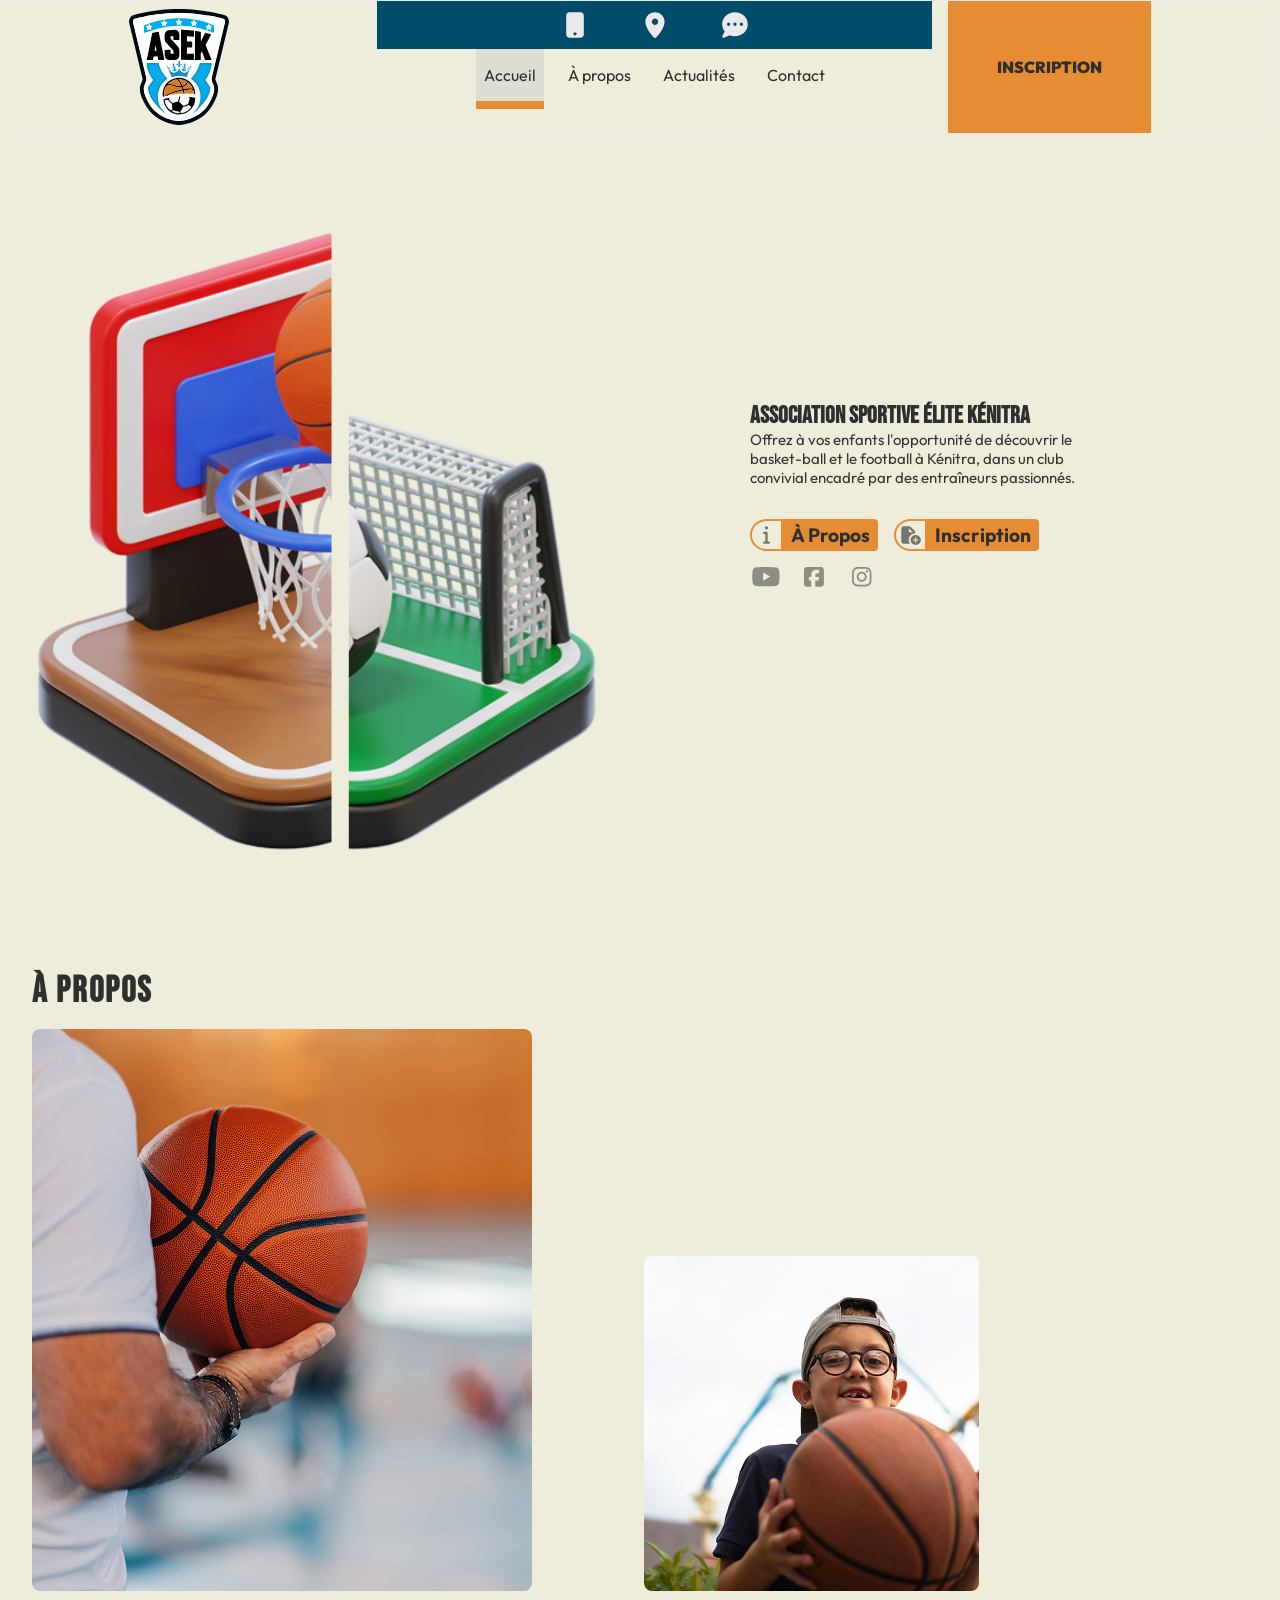
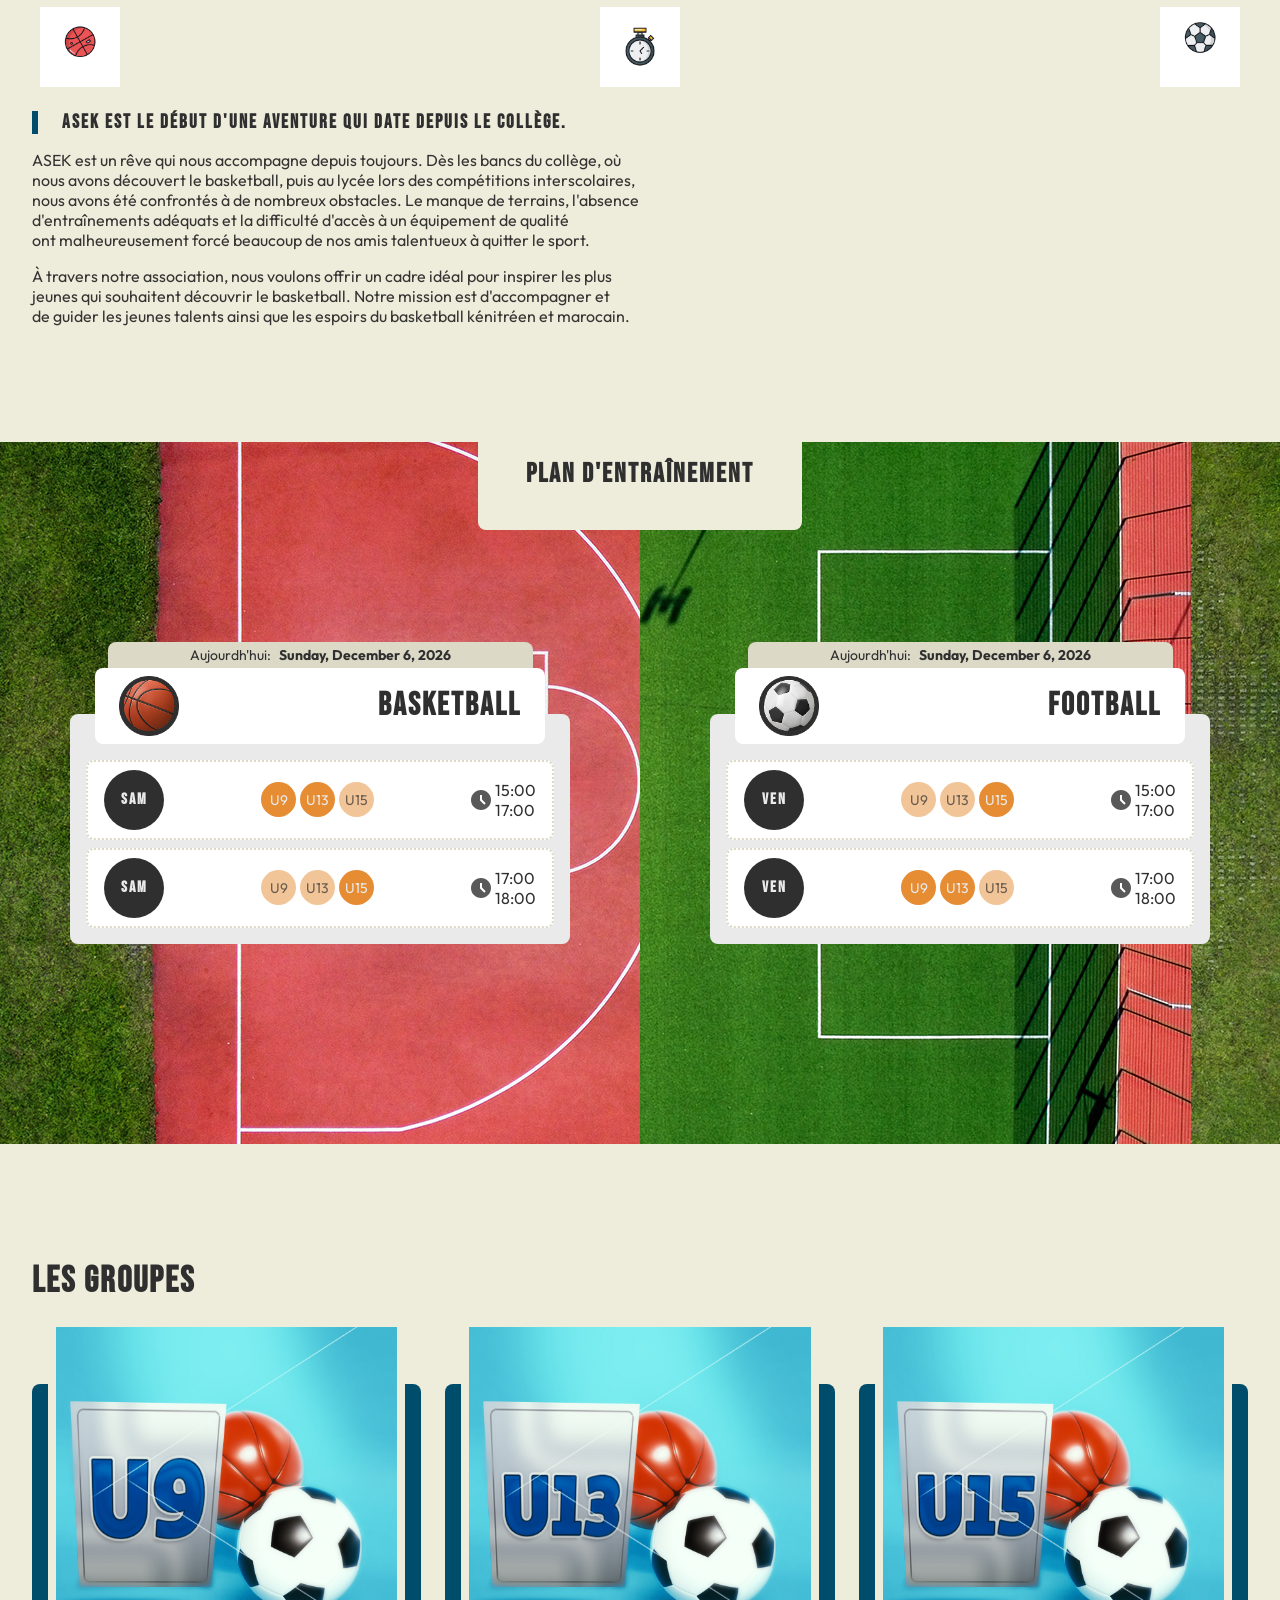
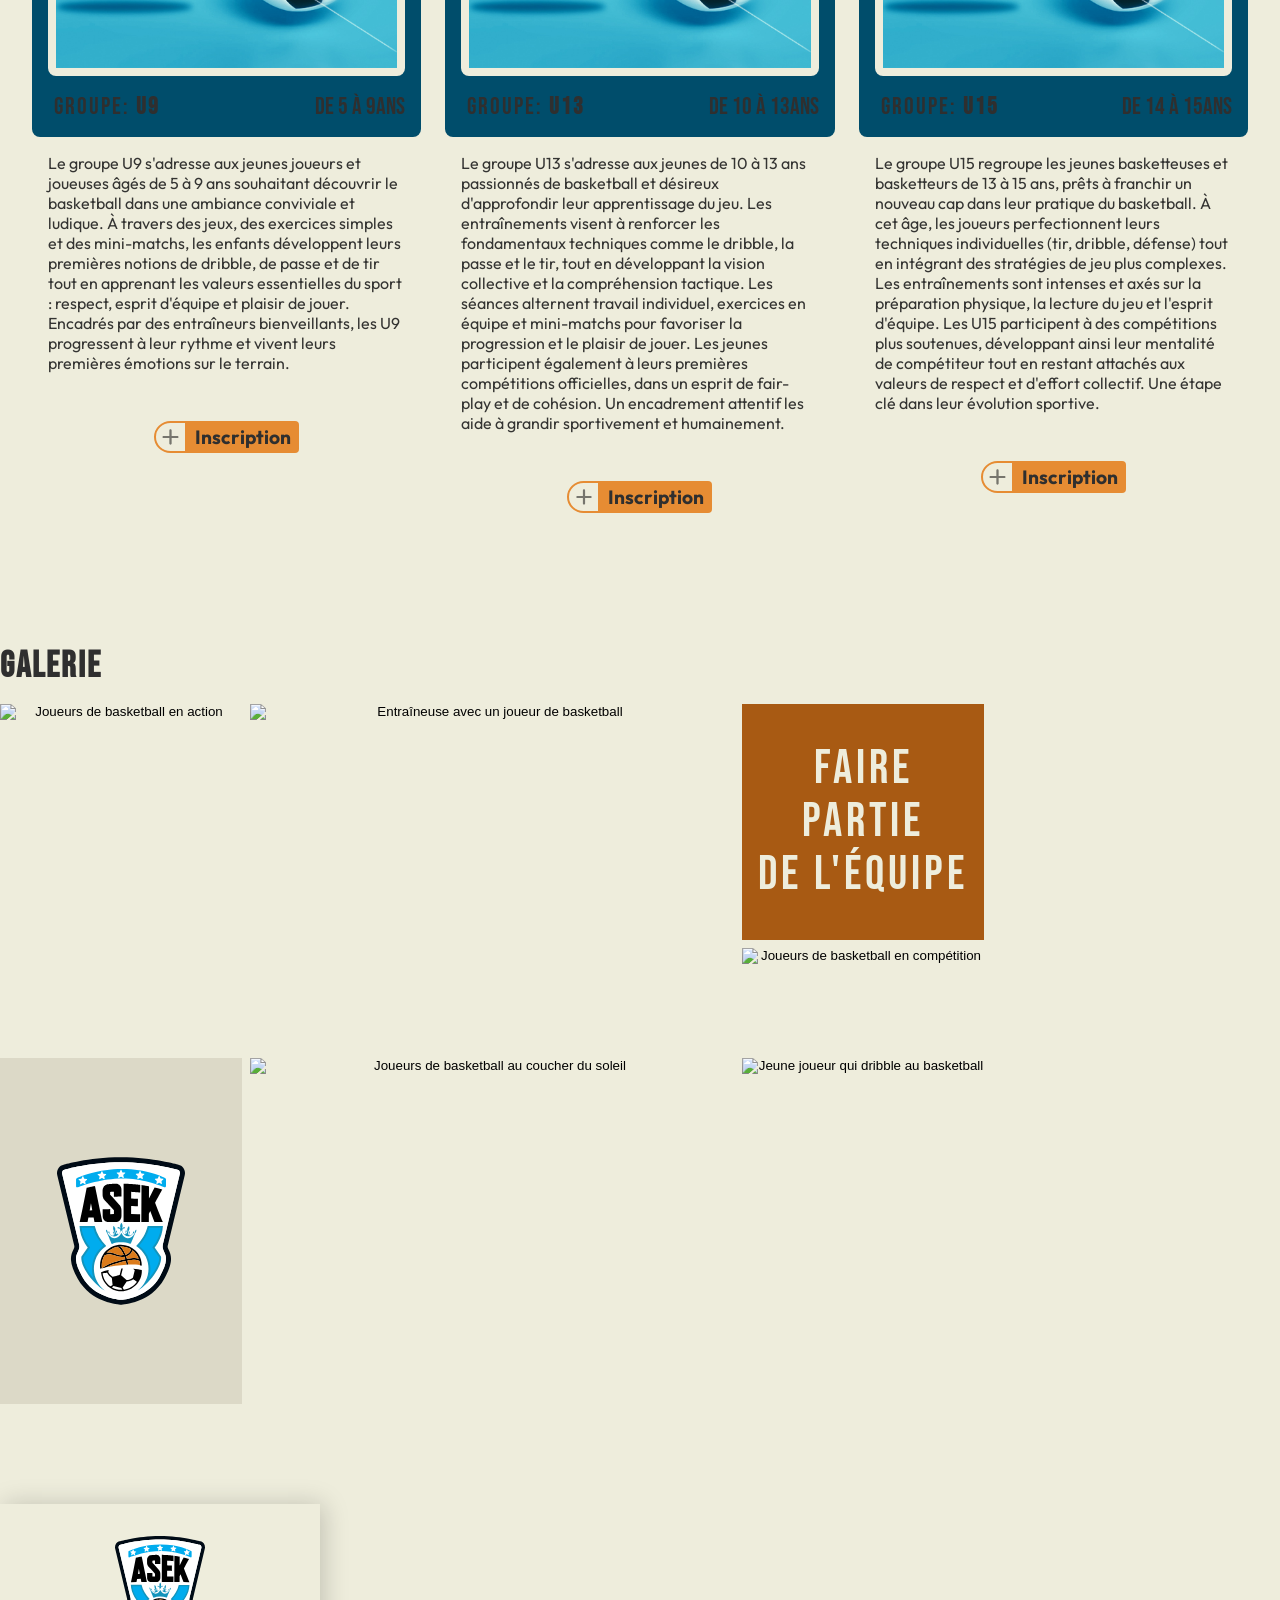
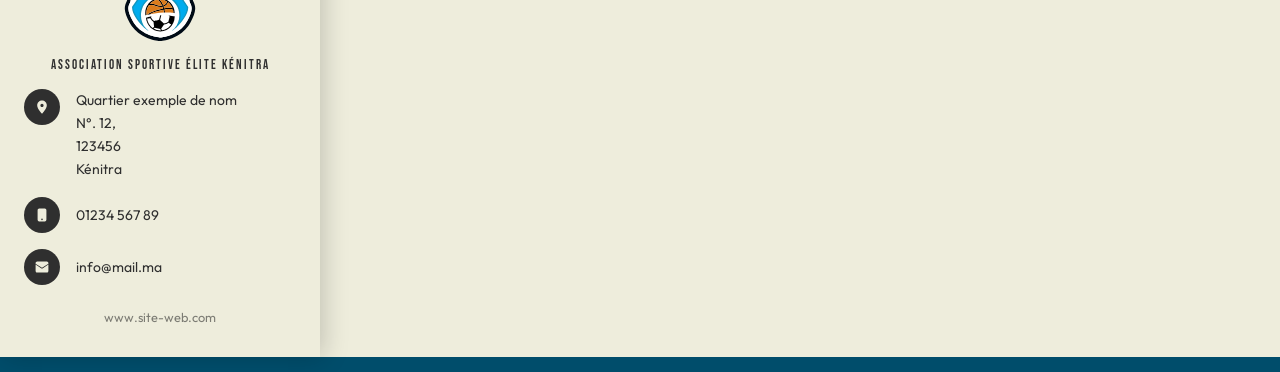
==== index.html @ 12429f97 "Added the galerie and the footer" ====
<!doctype html>
<html lang="fr">
  <head>
    <meta charset="UTF-8" />
    <meta name="viewport" content="width=device-width, initial-scale=1.0" />
    <link rel="stylesheet" href="./_public/style/App.css" />
    <link rel="preconnect" href="https://fonts.googleapis.com" />
    <link rel="preconnect" href="https://fonts.gstatic.com" crossorigin />
    <link
      href="https://fonts.googleapis.com/css2?family=Bebas+Neue&family=Outfit:wght@100..900&display=swap"
      rel="stylesheet"
    />
    <title>ASEK | Accueil</title>
  </head>
  <body>
    <h1 class="sr-only">
      ASEK | Association Sportive Élite Kénitra pour le basketball et le
      football
    </h1>
    <header id="main-header" class="main-header">
      <div class="container">
        <a href="#" class="logo" title="Association sportive élite kénitra">
          <img
            src="./_public/media/Logos/ASEK_Global_Logo.svg"
            alt="Association Sportive Élite Kénitra Logo"
          />
        </a>
        <div class="mid-col">
          <ul class="contact-container" aria-label="Contact Information">
            <li aria-label="Numéro de téléphone">
              <a href="tel:+2120611234567889">
                <span class="icon" aria-hidden="true">
                  <svg xmlns="http://www.w3.org/2000/svg" viewBox="0 0 640 640">
                    <!--!Font Awesome Free v7.2.0 by @fontawesome - https://fontawesome.com License - https://fontawesome.com/license/free Copyright 2026 Fonticons, Inc.-->
                    <path
                      d="M208 64C172.7 64 144 92.7 144 128L144 512C144 547.3 172.7 576 208 576L432 576C467.3 576 496 547.3 496 512L496 128C496 92.7 467.3 64 432 64L208 64zM320 528C302.3 528 288 513.7 288 496C288 478.3 302.3 464 320 464C337.7 464 352 478.3 352 496C352 513.7 337.7 528 320 528z"
                    />
                  </svg>
                </span>
                <span class="text">061 123 456 788 9</span>
              </a>
            </li>
            <li aria-label="Adresse">
              <a href="#" target="_blank" rel="noopener noreferrer">
                <span class="icon" aria-hidden="true">
                  <svg xmlns="http://www.w3.org/2000/svg" viewBox="0 0 640 640">
                    <!--!Font Awesome Free v7.2.0 by @fontawesome - https://fontawesome.com License - https://fontawesome.com/license/free Copyright 2026 Fonticons, Inc.-->
                    <path
                      d="M128 252.6C128 148.4 214 64 320 64C426 64 512 148.4 512 252.6C512 371.9 391.8 514.9 341.6 569.4C329.8 582.2 310.1 582.2 298.3 569.4C248.1 514.9 127.9 371.9 127.9 252.6zM320 320C355.3 320 384 291.3 384 256C384 220.7 355.3 192 320 192C284.7 192 256 220.7 256 256C256 291.3 284.7 320 320 320z"
                    />
                  </svg>
                </span>
                <address class="text">
                  Rue Test N° 12, Quartier Lemaroc 123456 Kénitra
                </address></a
              >
            </li>
            <li aria-label="Adresse e-mail">
              <a href="mailto:info@asekt.team">
                <span class="icon" aria-hidden="true">
                  <svg xmlns="http://www.w3.org/2000/svg" viewBox="0 0 640 640">
                    <!--!Font Awesome Free v7.2.0 by @fontawesome - https://fontawesome.com License - https://fontawesome.com/license/free Copyright 2026 Fonticons, Inc.-->
                    <path
                      d="M320 544C461.4 544 576 436.5 576 304C576 171.5 461.4 64 320 64C178.6 64 64 171.5 64 304C64 358.3 83.2 408.3 115.6 448.5L66.8 540.8C62 549.8 63.5 560.8 70.4 568.3C77.3 575.8 88.2 578.1 97.5 574.1L215.9 523.4C247.7 536.6 282.9 544 320 544zM192 272C209.7 272 224 286.3 224 304C224 321.7 209.7 336 192 336C174.3 336 160 321.7 160 304C160 286.3 174.3 272 192 272zM320 272C337.7 272 352 286.3 352 304C352 321.7 337.7 336 320 336C302.3 336 288 321.7 288 304C288 286.3 302.3 272 320 272zM416 304C416 286.3 430.3 272 448 272C465.7 272 480 286.3 480 304C480 321.7 465.7 336 448 336C430.3 336 416 321.7 416 304z"
                    />
                  </svg>
                </span>
                <span class="text"> info@asekt.team </span>
              </a>
            </li>
          </ul>
          <nav class="main-nav">
            <button id="burger" class="_burger">
              <span class="sr-only">Menu</span>
              <span></span>
              <span></span>
              <span></span>
            </button>
            <ul class="_nav-list">
              <li><a href="#" class="current">Accueil</a></li>
              <li><a href="#">À propos</a></li>
              <li><a href="#">Actualités</a></li>
              <li><a href="#">Contact</a></li>
            </ul>
          </nav>
        </div>
        <a href="#" class="header-nav-call">inscription</a>
      </div>
    </header>
    <main>
      <section class="hero">
        <div class="container">
          <div class="_col-1">
            <img
              src="./_public/media/Images/Start/Hero/3d_basket.png"
              alt="Football 3d model football est un lucarne"
            />
          </div>
          <div class="_col-2">
            <div class="__content-text">
              <h2>
                <span class="___top"> Association </span>
                <span class="___mid"> Sportive </span>
                <span class="___bottom"> Élite Kénitra </span>
              </h2>
              <p>
                Offrez à vos enfants l'opportunité de découvrir le basket-ball
                et le football à Kénitra, dans un club convivial encadré par des
                entraîneurs passionnés.
              </p>
            </div>
            <div class="_content-call">
              <a href="#" class="btn-call">
                <span class="icon">
                  <img src="./_public/media/Icons/info-solid-full.svg" alt="" />
                </span>
                <span class="text">À Propos</span>
              </a>
              <a href="#" class="btn-call">
                <span class="icon">
                  <img
                    src="./_public/media/Icons/file-circle-plus-solid-full.svg"
                    alt=""
                  />
                </span>
                <span class="text">Inscription</span>
              </a>
            </div>
            <ul class="_content-social-links">
              <li>
                <a href=""
                  ><span class="text sr-only">Youtube</span
                  ><span class="icon">
                    <svg
                      width="33"
                      height="24"
                      viewBox="0 0 33 24"
                      fill="none"
                      xmlns="http://www.w3.org/2000/svg"
                    >
                      <path
                        d="M32.0877 3.6067C31.7156 2.18442 30.5994 1.06821 29.1892 0.690133C26.6387 0 16.3889 0 16.3889 0C16.3889 0 6.13909 0 3.58263 0.690133C2.17238 1.06821 1.06219 2.18442 0.684121 3.6067C1.14461e-07 6.18119 0 11.5462 0 11.5462C0 11.5462 1.14461e-07 16.9113 0.684121 19.4858C1.06219 20.902 2.17238 21.9762 3.58263 22.3543C6.13909 23.0444 16.3889 23.0444 16.3889 23.0444C16.3889 23.0444 26.6387 23.0444 29.1952 22.3543C30.6054 21.9762 31.7156 20.902 32.0937 19.4858C32.7778 16.9113 32.7778 11.5462 32.7778 11.5462C32.7778 11.5462 32.7778 6.18119 32.0937 3.6067H32.0877ZM13.0343 16.4192V6.67329L21.5978 11.5462L13.0343 16.4192Z"
                        fill="#2F2F2F"
                      />
                    </svg> </span
                ></a>
              </li>
              <li>
                <a href="#">
                  <span class="text sr-only">Facebook</span>
                  <span class="icon">
                    <svg
                      width="26"
                      height="26"
                      viewBox="0 0 26 26"
                      fill="none"
                      xmlns="http://www.w3.org/2000/svg"
                    >
                      <path
                        d="M3.69006 0C1.65476 0 0 1.65479 0 3.69012V22.1407C0 24.1761 1.65476 25.8309 3.69006 25.8309H9.35201V17.4243H6.3077V12.9154H9.35201V10.9724C9.35201 5.95032 11.6237 3.62093 16.5592 3.62093C17.4932 3.62093 19.1076 3.80544 19.7707 3.98995V8.07214C19.4247 8.03755 18.8193 8.01449 18.064 8.01449C15.6424 8.01449 14.7084 8.93125 14.7084 11.3125V12.9154H19.5285L18.6982 17.4243H14.7026V25.8309H22.1404C24.1757 25.8309 25.8305 24.1761 25.8305 22.1407V3.69012C25.8305 1.65479 24.1757 0 22.1404 0H3.69006Z"
                        fill="#2F2F2F"
                      />
                    </svg>
                  </span>
                </a>
              </li>
              <li>
                <a href="#">
                  <span class="text sr-only">Instagram</span>
                  <span class="icon">
                    <svg
                      width="26"
                      height="26"
                      viewBox="0 0 26 26"
                      fill="none"
                      xmlns="http://www.w3.org/2000/svg"
                    >
                      <path
                        d="M12.6615 6.16637C9.07502 6.15507 6.16062 9.05822 6.14932 12.6448C6.13803 16.2314 9.04113 19.1458 12.6276 19.1571C16.2142 19.1684 19.1286 16.2653 19.1399 12.6787C19.1512 9.09211 16.2481 6.17766 12.6615 6.16637ZM12.6276 8.44822C14.9546 8.43692 16.8467 10.3178 16.858 12.6448C16.8693 14.9718 14.9885 16.864 12.6615 16.8753C10.3345 16.8866 8.44243 15.0057 8.43114 12.6787C8.41984 10.3516 10.3006 8.45952 12.6276 8.44822ZM17.9029 5.9009C17.9029 5.06498 18.5807 4.3872 19.4166 4.3872C20.2525 4.3872 20.9303 5.06498 20.9303 5.9009C20.9303 6.73683 20.2525 7.41461 19.4166 7.41461C18.5807 7.41461 17.9029 6.73683 17.9029 5.9009ZM25.2285 7.4372C25.1324 5.40952 24.6693 3.6134 23.1839 2.13359C21.7041 0.653774 19.908 0.190625 17.8803 0.0889584C15.7906 -0.0296528 9.52686 -0.0296528 7.43708 0.0889584C5.41508 0.184977 3.61899 0.648125 2.13355 2.12794C0.648115 3.60776 0.190622 5.40387 0.0889569 7.43155C-0.0296523 9.52137 -0.0296523 15.7852 0.0889569 17.875C0.184974 19.9027 0.648115 21.6988 2.13355 23.1786C3.61899 24.6584 5.40943 25.1216 7.43708 25.2232C9.52686 25.3418 15.7906 25.3418 17.8803 25.2232C19.908 25.1272 21.7041 24.6641 23.1839 23.1786C24.6637 21.6988 25.1268 19.9027 25.2285 17.875C25.3471 15.7852 25.3471 9.52702 25.2285 7.4372ZM22.5287 20.1173C22.0881 21.2243 21.2353 22.0772 20.1226 22.5234C18.4564 23.1842 14.5028 23.0317 12.6615 23.0317C10.8203 23.0317 6.86098 23.1786 5.20045 22.5234C4.09343 22.0829 3.24057 21.23 2.79438 20.1173C2.13355 18.4511 2.28605 14.4974 2.28605 12.6561C2.28605 10.8148 2.1392 6.85544 2.79438 5.19489C3.23493 4.08785 4.08778 3.23498 5.20045 2.78877C6.86663 2.12794 10.8203 2.28044 12.6615 2.28044C14.5028 2.28044 18.4621 2.13359 20.1226 2.78877C21.2296 3.22933 22.0825 4.0822 22.5287 5.19489C23.1895 6.86109 23.037 10.8148 23.037 12.6561C23.037 14.4974 23.1895 18.4567 22.5287 20.1173Z"
                        fill="#2F2F2F"
                      />
                    </svg>
                  </span>
                </a>
              </li>
            </ul>
          </div>
          <div class="_col-3">
            <img
              src="./_public/media/Images/Start/Hero/3d_foot.png"
              alt="Football 3d model football est un lucarne"
            />
          </div>
        </div>
      </section>
      <section class="about">
        <header class="section-header">
          <div class="container"><h2>À propos</h2></div>
        </header>
        <div class="container">
          <div class="_col-1">
            <img
              src="./_public/media/Images/Start/About/trainer_w_basketball.jpg"
              alt="Entraîneur de basketball avec un ballon de basketball"
            />
            <img
              src="./_public/media/Images/Start/About/KidBasket.jpg"
              alt="Un garçon tenant un ballon de basketball"
            />
            <div class="__sport-icon" aria-hidden="true">
              <img src="./_public/media/Icons/envato/08.gif" alt="" />
              <img src="./_public/media/Icons/envato/53.gif" alt="" />
              <img src="./_public/media/Icons/envato/23.gif" alt="" />
            </div>
          </div>
          <div class="_col-2">
            <h3>
              ASEK est le début d'une aventure qui date depuis le collège.
            </h3>
            <p>
              ASEK est un rêve qui nous accompagne depuis toujours. Dès les
              bancs du collège, où nous avons découvert le basketball, puis au
              lycée lors des compétitions interscolaires, nous avons été
              confrontés à de nombreux obstacles. Le manque de terrains,
              l'absence d'entraînements adéquats et la difficulté d'accès à un
              équipement de qualité ont malheureusement forcé beaucoup de nos
              amis talentueux à quitter le sport.
            </p>
            <p>
              À travers notre association, nous voulons offrir un cadre idéal
              pour inspirer les plus jeunes qui souhaitent découvrir le
              basketball. Notre mission est d'accompagner et de guider les
              jeunes talents ainsi que les espoirs du basketball kénitréen et
              marocain.
            </p>
          </div>
        </div>
      </section>
      <section class="plan">
        <header class="section-header">
          <div class="container"><h2>Plan d'entraînement</h2></div>
          <div class="switcher-container switcher-container-plans">
            <label for="basketball-grps" class="_switcher-val-1" tabindex="0">
              <input
                type="radio"
                name="sport-grps"
                id="basketball-grps"
                groupe="sportart-grps"
                checked
              />
              <span>Basketball</span>
            </label>
            <button
              class="custom-switcher"
              aria-describedby="switch-description"
            >
              <span class="sr-only" id="switch-description"
                >Switch entre le basketball et le football</span
              >
            </button>
            <label for="football-grps" class="_switcher-val-2" tabindex="0">
              <input
                type="radio"
                name="sport-grps"
                id="football-grps"
                groupe="sportart-grps"
              />
              <span>Football</span>
            </label>
          </div>
        </header>
        <!--The Col-1 and 2 need to have a full with background image on mobile view and 50dvw bg  side by side on larger screens -->
        <div class="_plans-container switched-contents switched-contents-plans">
          <div class="_col-1 switch-content-1" aria-current="true">
            <article
              class="card-container"
              aria-label="Plan d'entraînement pour les groupes du basketball"
            >
              <header class="_card-header">
                <div class="__date-container">
                  <span>Aujourdh'hui:</span>
                  <span class="date">Samedi 14 Mars 2026</span>
                </div>
                <h3 class="_card-title">
                  <div class="_card-title-container">
                    <span class="icon" aria-hidden="true">
                      <img
                        src="./_public/media/Icons/basketball-icon.png"
                        alt="Ballon de basketball en 3D"
                      />
                    </span>
                    <span class="text">basketball</span>
                  </div>
                </h3>
              </header>
              <div class="card-body">
                <section aria-label="Plan d'entraînement pour le Samedi">
                  <h4><span class="text">Sam</span></h4>
                  <ul class aria-label="Liste des groupes">
                    <li class="active">U9</li>
                    <li class="active">U13</li>
                    <li>U15</li>
                  </ul>
                  <div class="times">
                    <svg
                      width="50"
                      height="50"
                      viewBox="0 0 50 50"
                      fill="none"
                      xmlns="http://www.w3.org/2000/svg"
                      aria-hidden="true"
                    >
                      <path
                        opacity="0.8"
                        d="M33.25 36.75L36.75 33.25L27.5 24V12.5H22.5V26L33.25 36.75ZM25 50C21.5417 50 18.2917 49.3438 15.25 48.0312C12.2083 46.7188 9.5625 44.9375 7.3125 42.6875C5.0625 40.4375 3.28125 37.7917 1.96875 34.75C0.65625 31.7083 0 28.4583 0 25C0 21.5417 0.65625 18.2917 1.96875 15.25C3.28125 12.2083 5.0625 9.5625 7.3125 7.3125C9.5625 5.0625 12.2083 3.28125 15.25 1.96875C18.2917 0.65625 21.5417 0 25 0C28.4583 0 31.7083 0.65625 34.75 1.96875C37.7917 3.28125 40.4375 5.0625 42.6875 7.3125C44.9375 9.5625 46.7188 12.2083 48.0312 15.25C49.3438 18.2917 50 21.5417 50 25C50 28.4583 49.3438 31.7083 48.0312 34.75C46.7188 37.7917 44.9375 40.4375 42.6875 42.6875C40.4375 44.9375 37.7917 46.7188 34.75 48.0312C31.7083 49.3438 28.4583 50 25 50Z"
                        fill="#2F2F2F"
                      />
                    </svg>
                    <div class="time-start-end">
                      <time datetime="15:00">15:00</time>
                      <time datetime="17:00">17:00</time>
                    </div>
                  </div>
                </section>
                <section aria-label="Plan d'entraînement pour le Samedi">
                  <h4><span class="text">Sam</span></h4>
                  <ul class aria-label="Liste des groupes">
                    <li>U9</li>
                    <li>U13</li>
                    <li class="active">U15</li>
                  </ul>
                  <div class="times">
                    <svg
                      width="50"
                      height="50"
                      viewBox="0 0 50 50"
                      fill="none"
                      xmlns="http://www.w3.org/2000/svg"
                      aria-hidden="true"
                    >
                      <path
                        opacity="0.8"
                        d="M33.25 36.75L36.75 33.25L27.5 24V12.5H22.5V26L33.25 36.75ZM25 50C21.5417 50 18.2917 49.3438 15.25 48.0312C12.2083 46.7188 9.5625 44.9375 7.3125 42.6875C5.0625 40.4375 3.28125 37.7917 1.96875 34.75C0.65625 31.7083 0 28.4583 0 25C0 21.5417 0.65625 18.2917 1.96875 15.25C3.28125 12.2083 5.0625 9.5625 7.3125 7.3125C9.5625 5.0625 12.2083 3.28125 15.25 1.96875C18.2917 0.65625 21.5417 0 25 0C28.4583 0 31.7083 0.65625 34.75 1.96875C37.7917 3.28125 40.4375 5.0625 42.6875 7.3125C44.9375 9.5625 46.7188 12.2083 48.0312 15.25C49.3438 18.2917 50 21.5417 50 25C50 28.4583 49.3438 31.7083 48.0312 34.75C46.7188 37.7917 44.9375 40.4375 42.6875 42.6875C40.4375 44.9375 37.7917 46.7188 34.75 48.0312C31.7083 49.3438 28.4583 50 25 50Z"
                        fill="#2F2F2F"
                      />
                    </svg>
                    <div class="time-start-end">
                      <time datetime="17:00">17:00</time>
                      <time datetime="18:00">18:00</time>
                    </div>
                  </div>
                </section>
              </div>
            </article>
          </div>
          <div class="_col-2 switch-content-2" aria-current="false">
            <article
              class="card-container"
              aria-label="Plan d'entraînement pour les groupes du basketball"
            >
              <header class="_card-header">
                <div class="__date-container">
                  <span>Aujourdh'hui:</span>
                  <span class="date">Samedi 14 Mars 2026</span>
                </div>
                <h3 class="_card-title">
                  <div class="_card-title-container">
                    <span class="icon" aria-hidden="true">
                      <img
                        src="./_public/media/Icons/football-icon.png"
                        alt="Ballon de basketball en 3D"
                      />
                    </span>
                    <span class="text">football</span>
                  </div>
                </h3>
              </header>
              <div class="card-body">
                <section aria-label="Plan d'entraînement pour le Vendredi">
                  <h4><span class="text">Ven</span></h4>
                  <ul class aria-label="Liste des groupes">
                    <li>U9</li>
                    <li>U13</li>
                    <li class="active">U15</li>
                  </ul>
                  <div class="times">
                    <svg
                      width="50"
                      height="50"
                      viewBox="0 0 50 50"
                      fill="none"
                      xmlns="http://www.w3.org/2000/svg"
                      aria-hidden="true"
                    >
                      <path
                        opacity="0.8"
                        d="M33.25 36.75L36.75 33.25L27.5 24V12.5H22.5V26L33.25 36.75ZM25 50C21.5417 50 18.2917 49.3438 15.25 48.0312C12.2083 46.7188 9.5625 44.9375 7.3125 42.6875C5.0625 40.4375 3.28125 37.7917 1.96875 34.75C0.65625 31.7083 0 28.4583 0 25C0 21.5417 0.65625 18.2917 1.96875 15.25C3.28125 12.2083 5.0625 9.5625 7.3125 7.3125C9.5625 5.0625 12.2083 3.28125 15.25 1.96875C18.2917 0.65625 21.5417 0 25 0C28.4583 0 31.7083 0.65625 34.75 1.96875C37.7917 3.28125 40.4375 5.0625 42.6875 7.3125C44.9375 9.5625 46.7188 12.2083 48.0312 15.25C49.3438 18.2917 50 21.5417 50 25C50 28.4583 49.3438 31.7083 48.0312 34.75C46.7188 37.7917 44.9375 40.4375 42.6875 42.6875C40.4375 44.9375 37.7917 46.7188 34.75 48.0312C31.7083 49.3438 28.4583 50 25 50Z"
                        fill="#2F2F2F"
                      />
                    </svg>
                    <div class="time-start-end">
                      <time datetime="15:00">15:00</time>
                      <time datetime="17:00">17:00</time>
                    </div>
                  </div>
                </section>
                <section aria-label="Plan d'entraînement pour le Vendredi">
                  <h4><span class="text">Ven</span></h4>
                  <ul class aria-label="Liste des groupes">
                    <li class="active">U9</li>
                    <li class="active">U13</li>
                    <li>U15</li>
                  </ul>
                  <div class="times">
                    <svg
                      width="50"
                      height="50"
                      viewBox="0 0 50 50"
                      fill="none"
                      xmlns="http://www.w3.org/2000/svg"
                      aria-hidden="true"
                    >
                      <path
                        opacity="0.8"
                        d="M33.25 36.75L36.75 33.25L27.5 24V12.5H22.5V26L33.25 36.75ZM25 50C21.5417 50 18.2917 49.3438 15.25 48.0312C12.2083 46.7188 9.5625 44.9375 7.3125 42.6875C5.0625 40.4375 3.28125 37.7917 1.96875 34.75C0.65625 31.7083 0 28.4583 0 25C0 21.5417 0.65625 18.2917 1.96875 15.25C3.28125 12.2083 5.0625 9.5625 7.3125 7.3125C9.5625 5.0625 12.2083 3.28125 15.25 1.96875C18.2917 0.65625 21.5417 0 25 0C28.4583 0 31.7083 0.65625 34.75 1.96875C37.7917 3.28125 40.4375 5.0625 42.6875 7.3125C44.9375 9.5625 46.7188 12.2083 48.0312 15.25C49.3438 18.2917 50 21.5417 50 25C50 28.4583 49.3438 31.7083 48.0312 34.75C46.7188 37.7917 44.9375 40.4375 42.6875 42.6875C40.4375 44.9375 37.7917 46.7188 34.75 48.0312C31.7083 49.3438 28.4583 50 25 50Z"
                        fill="#2F2F2F"
                      />
                    </svg>
                    <div class="time-start-end">
                      <time datetime="17:00">17:00</time>
                      <time datetime="18:00">18:00</time>
                    </div>
                  </div>
                </section>
              </div>
            </article>
          </div>
        </div>
      </section>
      <section class="groupes">
        <header class="section-header">
          <div class="container">
            <h2>Les Groupes</h2>
          </div>
        </header>
        <div class="container">
          <article class="card-container">
            <header>
              <img
                src="./_public/media/Images/Start/Groupes/U9_Cardbg.jpg"
                alt=""
              />
              <div class="card-title">
                <h3><span>Groupe: </span> <span>U9</span></h3>
                <p>De 5 à 9ans</p>
              </div>
            </header>
            <div class="card-body">
              <p>
                Le groupe U9 s'adresse aux jeunes joueurs et joueuses âgés de 5
                à 9 ans souhaitant découvrir le basketball dans une ambiance
                conviviale et ludique. À travers des jeux, des exercices simples
                et des mini-matchs, les enfants développent leurs premières
                notions de dribble, de passe et de tir tout en apprenant les
                valeurs essentielles du sport : respect, esprit d'équipe et
                plaisir de jouer. Encadrés par des entraîneurs bienveillants,
                les U9 progressent à leur rythme et vivent leurs premières
                émotions sur le terrain.
              </p>
            </div>
            <div class="card-footer _content-call">
              <a href="#" class="btn-call">
                <span class="icon">
                  <img src="./_public/media/Icons/plus-solid-full.svg" alt="" />
                </span>
                <span class="text"> Inscription </span>
              </a>
            </div>
          </article>
          <article class="card-container">
            <header>
              <img
                src="./_public/media/Images/Start/Groupes/U13_Cardbg.jpg"
                alt=""
              />
              <div class="card-title">
                <h3><span>Groupe: </span> <span>U13</span></h3>
                <p>De 10 à 13ans</p>
              </div>
            </header>
            <div class="card-body">
              <p>
                Le groupe U13 s'adresse aux jeunes de 10 à 13 ans passionnés de
                basketball et désireux d'approfondir leur apprentissage du jeu.
                Les entraînements visent à renforcer les fondamentaux techniques
                comme le dribble, la passe et le tir, tout en développant la
                vision collective et la compréhension tactique. Les séances
                alternent travail individuel, exercices en équipe et mini-matchs
                pour favoriser la progression et le plaisir de jouer. Les jeunes
                participent également à leurs premières compétitions
                officielles, dans un esprit de fair-play et de cohésion. Un
                encadrement attentif les aide à grandir sportivement et
                humainement.
              </p>
            </div>
            <div class="card-footer _content-call">
              <a href="#" class="btn-call">
                <span class="icon">
                  <img src="./_public/media/Icons/plus-solid-full.svg" alt="" />
                </span>
                <span class="text"> Inscription </span>
              </a>
            </div>
          </article>
          <article class="card-container">
            <header>
              <img
                src="./_public/media/Images/Start/Groupes/U15_Cardbg.jpg"
                alt=""
              />
              <div class="card-title">
                <h3><span>Groupe: </span> <span>U15</span></h3>
                <p>De 14 à 15ans</p>
              </div>
            </header>
            <div class="card-body">
              <p>
                Le groupe U15 regroupe les jeunes basketteuses et basketteurs de
                13 à 15 ans, prêts à franchir un nouveau cap dans leur pratique
                du basketball. À cet âge, les joueurs perfectionnent leurs
                techniques individuelles (tir, dribble, défense) tout en
                intégrant des stratégies de jeu plus complexes. Les
                entraînements sont intenses et axés sur la préparation physique,
                la lecture du jeu et l'esprit d'équipe. Les U15 participent à
                des compétitions plus soutenues, développant ainsi leur
                mentalité de compétiteur tout en restant attachés aux valeurs de
                respect et d'effort collectif. Une étape clé dans leur évolution
                sportive.
              </p>
            </div>
            <div class="card-footer _content-call">
              <a href="#" class="btn-call">
                <span class="icon">
                  <img src="./_public/media/Icons/plus-solid-full.svg" alt="" />
                </span>
                <span class="text"> Inscription </span>
              </a>
            </div>
          </article>
        </div>
      </section>
      <section class="galerie" aria-labelledby="galerie-title">
        <header class="section-header">
          <div class="container">
            <h2 id="galerie-title">Galerie</h2>
          </div>
        </header>
        <div class="container">
          <ul class="galerie-grid" aria-label="Galerie de photos ASEK">
            <li class="mosaic-cell cell-photo">
              <button
                class="lightbox-trigger"
                aria-label="Ouvrir la photo 1 dans la galerie"
                aria-haspopup="dialog"
                data-lightbox-index="0"
              >
                <img
                  src="https://placehold.co/600x800/004d6b/eaeaea?text=ASEK+1"
                  alt="Joueurs de basketball en action"
                  loading="lazy"
                />
              </button>
            </li>
            <li class="mosaic-cell cell-photo">
              <button
                class="lightbox-trigger"
                aria-label="Ouvrir la photo 2 dans la galerie"
                aria-haspopup="dialog"
                data-lightbox-index="1"
              >
                <img
                  src="https://placehold.co/900x800/2f2f2f/eaeaea?text=ASEK+2"
                  alt="Entraîneuse avec un joueur de basketball"
                  loading="lazy"
                />
              </button>
            </li>
            <li class="mosaic-cell cell-stack">
              <div class="mosaic-cta" aria-hidden="true">
                <p>Faire<br />Partie<br />de&nbsp;l'équipe</p>
              </div>
              <div class="cell-stack-photo">
                <button
                  class="lightbox-trigger"
                  aria-label="Ouvrir la photo 3 dans la galerie"
                  aria-haspopup="dialog"
                  data-lightbox-index="2"
                >
                  <img
                    src="https://placehold.co/600x300/a85a13/eaeaea?text=ASEK+3"
                    alt="Joueurs de basketball en compétition"
                    loading="lazy"
                  />
                </button>
              </div>
            </li>
            <li class="mosaic-cell cell-logo">
              <img
                src="./_public/media/Logos/ASEK_Global_Logo.svg"
                alt="Logo ASEK Basketball"
              />
            </li>
            <li class="mosaic-cell cell-photo">
              <button
                class="lightbox-trigger"
                aria-label="Ouvrir la photo 4 dans la galerie"
                aria-haspopup="dialog"
                data-lightbox-index="3"
              >
                <img
                  src="https://placehold.co/1200x600/004d6b/eaeaea?text=ASEK+4"
                  alt="Joueurs de basketball au coucher du soleil"
                  loading="lazy"
                />
              </button>
            </li>
            <li class="mosaic-cell cell-photo">
              <button
                class="lightbox-trigger"
                aria-label="Ouvrir la photo 5 dans la galerie"
                aria-haspopup="dialog"
                data-lightbox-index="4"
              >
                <img
                  src="https://placehold.co/600x800/2f2f2f/eaeaea?text=ASEK+5"
                  alt="Jeune joueur qui dribble au basketball"
                  loading="lazy"
                />
              </button>
            </li>
          </ul>

          <dialog
            id="galerie-lightbox"
            class="lightbox"
            aria-label="Visionneuse de la galerie de photos"
            aria-modal="true"
          >
            <button class="lightbox-close" aria-label="Fermer la galerie">
              <svg
                xmlns="http://www.w3.org/2000/svg"
                viewBox="0 0 24 24"
                fill="none"
                stroke="currentColor"
                stroke-width="2.5"
                stroke-linecap="round"
                stroke-linejoin="round"
                aria-hidden="true"
                focusable="false"
              >
                <line x1="18" y1="6" x2="6" y2="18"></line>
                <line x1="6" y1="6" x2="18" y2="18"></line>
              </svg>
            </button>
            <button
              class="lightbox-prev"
              aria-label="Photo précédente"
              aria-disabled="true"
            >
              <svg
                xmlns="http://www.w3.org/2000/svg"
                viewBox="0 0 24 24"
                fill="none"
                stroke="currentColor"
                stroke-width="2.5"
                stroke-linecap="round"
                stroke-linejoin="round"
                aria-hidden="true"
                focusable="false"
              >
                <polyline points="15 18 9 12 15 6"></polyline>
              </svg>
            </button>
            <figure class="lightbox-figure">
              <img src="" alt="" class="lightbox-img" />
            </figure>
            <button class="lightbox-next" aria-label="Photo suivante">
              <svg
                xmlns="http://www.w3.org/2000/svg"
                viewBox="0 0 24 24"
                fill="none"
                stroke="currentColor"
                stroke-width="2.5"
                stroke-linecap="round"
                stroke-linejoin="round"
                aria-hidden="true"
                focusable="false"
              >
                <polyline points="9 18 15 12 9 6"></polyline>
              </svg>
            </button>
            <div
              class="lightbox-counter"
              aria-live="polite"
              aria-atomic="true"
            >
              <span class="lightbox-current">1</span>&thinsp;/&thinsp;<span
                class="lightbox-total"
                >5</span
              >
            </div>
          </dialog>
        </div>
      </section>
    </main>
    <footer id="main-footer" role="contentinfo">
      <!-- ── Map + Contact card ─────────────────────────────── -->
      <div class="footer-hero">
        <article
          class="footer-contact-card"
          aria-label="Informations de contact ASEK"
        >
          <div class="footer-card-logo">
            <img
              src="./_public/media/Logos/ASEK_Global_Logo.svg"
              alt="Logo Association Sportive Élite Kénitra"
            />
          </div>
          <p class="footer-card-name">Association Sportive Élite Kénitra</p>
          <ul class="footer-card-contacts" aria-label="Coordonnées">
            <li>
              <span class="footer-icon" aria-hidden="true">
                <svg xmlns="http://www.w3.org/2000/svg" viewBox="0 0 640 640" aria-hidden="true" focusable="false">
                  <path d="M128 252.6C128 148.4 214 64 320 64C426 64 512 148.4 512 252.6C512 371.9 391.8 514.9 341.6 569.4C329.8 582.2 310.1 582.2 298.3 569.4C248.1 514.9 127.9 371.9 127.9 252.6zM320 320C355.3 320 384 291.3 384 256C384 220.7 355.3 192 320 192C284.7 192 256 220.7 256 256C256 291.3 284.7 320 320 320z" />
                </svg>
              </span>
              <address>
                Quartier exemple de nom<br />
                N°. 12,<br />
                123456<br />
                Kénitra
              </address>
            </li>
            <li>
              <span class="footer-icon" aria-hidden="true">
                <svg xmlns="http://www.w3.org/2000/svg" viewBox="0 0 640 640" aria-hidden="true" focusable="false">
                  <path d="M208 64C172.7 64 144 92.7 144 128L144 512C144 547.3 172.7 576 208 576L432 576C467.3 576 496 547.3 496 512L496 128C496 92.7 467.3 64 432 64L208 64zM320 528C302.3 528 288 513.7 288 496C288 478.3 302.3 464 320 464C337.7 464 352 478.3 352 496C352 513.7 337.7 528 320 528z" />
                </svg>
              </span>
              <a href="tel:+21201234567890">01234 567 89</a>
            </li>
            <li>
              <span class="footer-icon" aria-hidden="true">
                <svg xmlns="http://www.w3.org/2000/svg" viewBox="0 0 640 640" aria-hidden="true" focusable="false">
                  <path d="M64 160C64 124.7 92.7 96 128 96L512 96C547.3 96 576 124.7 576 160L576 192L320 352L64 192L64 160zM64 224L299.7 378.7C310 385.1 330 385.1 340.3 378.7L576 224L576 480C576 515.3 547.3 544 512 544L128 544C92.7 544 64 515.3 64 480L64 224z" />
                </svg>
              </span>
              <a href="mailto:info@mail.ma">info@mail.ma</a>
            </li>
          </ul>
          <a
            href="https://www.site-web.com"
            class="footer-card-website"
            target="_blank"
            rel="noopener noreferrer"
            aria-label="Site web ASEK (ouvre dans un nouvel onglet)"
          >www.site-web.com</a>
        </article>
        <div class="footer-map">
          <iframe
            src="https://www.openstreetmap.org/export/embed.html?bbox=-6.66%2C34.22%2C-6.51%2C34.29&amp;layer=mapnik&amp;marker=34.254%2C-6.586"
            width="100%"
            height="100%"
            style="border:0;"
            allowfullscreen
            loading="lazy"
            referrerpolicy="no-referrer-when-downgrade"
            title="Carte de localisation — Kénitra, Maroc"
            aria-label="Carte Google Maps indiquant la localisation de l'ASEK à Kénitra"
          ></iframe>
        </div>
      </div>

      <!-- ── Nav bar ─────────────────────────────────────────── -->
      <div class="footer-nav-bar">
        <div class="container">
          <ul class="footer-socials" aria-label="Réseaux sociaux">
            <li>
              <a href="#" aria-label="YouTube">
                <svg width="33" height="24" viewBox="0 0 33 24" xmlns="http://www.w3.org/2000/svg" aria-hidden="true" focusable="false">
                  <path d="M32.0877 3.6067C31.7156 2.18442 30.5994 1.06821 29.1892 0.690133C26.6387 0 16.3889 0 16.3889 0C16.3889 0 6.13909 0 3.58263 0.690133C2.17238 1.06821 1.06219 2.18442 0.684121 3.6067C1.14461e-07 6.18119 0 11.5462 0 11.5462C0 11.5462 1.14461e-07 16.9113 0.684121 19.4858C1.06219 20.902 2.17238 21.9762 3.58263 22.3543C6.13909 23.0444 16.3889 23.0444 16.3889 23.0444C16.3889 23.0444 26.6387 23.0444 29.1952 22.3543C30.6054 21.9762 31.7156 20.902 32.0937 19.4858C32.7778 16.9113 32.7778 11.5462 32.7778 11.5462C32.7778 11.5462 32.7778 6.18119 32.0937 3.6067H32.0877ZM13.0343 16.4192V6.67329L21.5978 11.5462L13.0343 16.4192Z" />
                </svg>
              </a>
            </li>
            <li>
              <a href="#" aria-label="Facebook">
                <svg width="26" height="26" viewBox="0 0 26 26" xmlns="http://www.w3.org/2000/svg" aria-hidden="true" focusable="false">
                  <path d="M3.69006 0C1.65476 0 0 1.65479 0 3.69012V22.1407C0 24.1761 1.65476 25.8309 3.69006 25.8309H9.35201V17.4243H6.3077V12.9154H9.35201V10.9724C9.35201 5.95032 11.6237 3.62093 16.5592 3.62093C17.4932 3.62093 19.1076 3.80544 19.7707 3.98995V8.07214C19.4247 8.03755 18.8193 8.01449 18.064 8.01449C15.6424 8.01449 14.7084 8.93125 14.7084 11.3125V12.9154H19.5285L18.6982 17.4243H14.7026V25.8309H22.1404C24.1757 25.8309 25.8305 24.1761 25.8305 22.1407V3.69012C25.8305 1.65479 24.1757 0 22.1404 0H3.69006Z" />
                </svg>
              </a>
            </li>
            <li>
              <a href="#" aria-label="Instagram">
                <svg width="26" height="26" viewBox="0 0 26 26" xmlns="http://www.w3.org/2000/svg" aria-hidden="true" focusable="false">
                  <path d="M12.6615 6.16637C9.07502 6.15507 6.16062 9.05822 6.14932 12.6448C6.13803 16.2314 9.04113 19.1458 12.6276 19.1571C16.2142 19.1684 19.1286 16.2653 19.1399 12.6787C19.1512 9.09211 16.2481 6.17766 12.6615 6.16637ZM12.6276 8.44822C14.9546 8.43692 16.8467 10.3178 16.858 12.6448C16.8693 14.9718 14.9885 16.864 12.6615 16.8753C10.3345 16.8866 8.44243 15.0057 8.43114 12.6787C8.41984 10.3516 10.3006 8.45952 12.6276 8.44822ZM17.9029 5.9009C17.9029 5.06498 18.5807 4.3872 19.4166 4.3872C20.2525 4.3872 20.9303 5.06498 20.9303 5.9009C20.9303 6.73683 20.2525 7.41461 19.4166 7.41461C18.5807 7.41461 17.9029 6.73683 17.9029 5.9009ZM25.2285 7.4372C25.1324 5.40952 24.6693 3.6134 23.1839 2.13359C21.7041 0.653774 19.908 0.190625 17.8803 0.0889584C15.7906 -0.0296528 9.52686 -0.0296528 7.43708 0.0889584C5.41508 0.184977 3.61899 0.648125 2.13355 2.12794C0.648115 3.60776 0.190622 5.40387 0.0889569 7.43155C-0.0296523 9.52137 -0.0296523 15.7852 0.0889569 17.875C0.184974 19.9027 0.648115 21.6988 2.13355 23.1786C3.61899 24.6584 5.40943 25.1216 7.43708 25.2232C9.52686 25.3418 15.7906 25.3418 17.8803 25.2232C19.908 25.1272 21.7041 24.6641 23.1839 23.1786C24.6637 21.6988 25.1268 19.9027 25.2285 17.875C25.3471 15.7852 25.3471 9.52702 25.2285 7.4372ZM22.5287 20.1173C22.0881 21.2243 21.2353 22.0772 20.1226 22.5234C18.4564 23.1842 14.5028 23.0317 12.6615 23.0317C10.8203 23.0317 6.86098 23.1786 5.20045 22.5234C4.09343 22.0829 3.24057 21.23 2.79438 20.1173C2.13355 18.4511 2.28605 14.4974 2.28605 12.6561C2.28605 10.8148 2.1392 6.85544 2.79438 5.19489C3.23493 4.08785 4.08778 3.23498 5.20045 2.78877C6.86663 2.12794 10.8203 2.28044 12.6615 2.28044C14.5028 2.28044 18.4621 2.13359 20.1226 2.78877C21.2296 3.22933 22.0825 4.0822 22.5287 5.19489C23.1895 6.86109 23.037 10.8148 23.037 12.6561C23.037 14.4974 23.1895 18.4567 22.5287 20.1173Z" />
                </svg>
              </a>
            </li>
          </ul>
          <nav aria-label="Liens légaux et utiles">
            <ul class="footer-legal-links">
              <li><a href="#">Mentions légales</a></li>
              <li><a href="#">Politique de cookies</a></li>
              <li><a href="#">Politique de confidentialité</a></li>
              <li><a href="#">Liens utiles</a></li>
            </ul>
          </nav>
        </div>
      </div>

      <!-- ── Copyright ───────────────────────────────────────── -->
      <div class="footer-bottom">
        <p>© 2025 Association Sportive Élite Kénitra — Tous droits réservés.</p>
      </div>
    </footer>

    <script src="./_public/script/App.js"></script>

    <script async>
      // mobile nav header and burger menu behaviur
      const burger = document.getElementById("burger");
      const mainHeader = document.getElementById("main-header");

      burger.addEventListener("click", () => {
        mainHeader.classList.toggle("nav-is-open");
      });

      //Swticher Module

      const switcherParent = (switcher, switched, className) => {
        !switcher && null;

        !switched && null;
        !switcher.querySelector("._switcher-val-1") && null;
        !switcher.querySelector("._switcher-val-2") && null;
        !switcher.querySelector(".custom-switcher") && null;

        const switcherVal1 = switcher.querySelector("._switcher-val-1 input");
        const switcherVal2 = switcher.querySelector("._switcher-val-2 input");
        const customSwitcherRange = switcher.querySelector(".custom-switcher");
        const switchedContent1 = switched.querySelector(".switch-content-1");
        const switchedContent2 = switched.querySelector(".switch-content-2");
        // Switch to val 1
        switcherVal1.addEventListener("change", () => {
          switcherVal1.checked &&
            (customSwitcherRange.classList.remove(className),
            (switchedContent1.ariaCurrent = "true"),
            (switchedContent2.ariaCurrent = "false"));
        });

        // Switch to val 2
        switcherVal2.addEventListener("change", () => {
          switcherVal2.checked &&
            (customSwitcherRange.classList.add(className),
            (switchedContent1.ariaCurrent = "false"),
            (switchedContent2.ariaCurrent = "true"));
        });

        // Custom Switcher on click
        customSwitcherRange.addEventListener("click", () => {
          customSwitcherRange.classList.toggle(className);

          if (customSwitcherRange.classList.contains(className)) {
            switcherVal2.checked = true;
            switcherVal1.checked = false;
            switchedContent1.ariaCurrent = "false";
            switchedContent2.ariaCurrent = "true";
          } else {
            switcherVal2.checked = false;
            switcherVal1.checked = true;
            switchedContent1.ariaCurrent = "true";
            switchedContent2.ariaCurrent = "false";
          }
        });
      };

      //Trainings Basketball Football
      switcherParent(
        document.querySelector(".switcher-container-plans"),
        document.querySelector(".switched-contents-plans"),
        "football",
      );

      // The Home Page this script will add the date to the "plan d'entraînement" section and it will be in the user's language and format
      const DOMDATE = [...document.querySelectorAll(".__date-container .date")];

      const options = {
        weekday: "long",
        year: "numeric",
        month: "long",
        day: "numeric",
      };
      const lang = navigator.language || navigator.userLanguage || "fr-FR";

      DOMDATE.forEach((date) => {
        const today = new Date();
        date.textContent = today.toLocaleDateString(lang, options);
      });
    </script>
  </body>
</html>
---- _public/style/App.css ----
*,
*::before,
*::after {
  margin: 0;
  padding: 0;
  -webkit-box-sizing: border-box;
          box-sizing: border-box;
}

:root {
  --color-dark-100: 47, 47, 47;
  --color-dark-200: 31, 31, 31;
  --color-light-100: 234, 234, 234;
  --color-light-200: 201, 201, 201;
  --color-smoke-100: 238, 237, 220;
  --color-smoke-200: 220, 217, 199;
  --color-primary-100: 230, 140, 51;
  --color-primary-200: 168, 90, 19;
  --color-primary-300: 219, 123, 27;
  --color-secondary-100: 0, 77, 107;
  --color-secondary-200: 0, 121, 168;
  --color-secondary-300: 0, 172, 238;
  --color-success-100: 40, 167, 69;
  --color-success-200: 30, 108, 52;
  --color-danger-100: 220, 53, 69;
  --color-danger-200: 167, 29, 42;
  --space-4: 0.25rem;
  --space-8: 0.5rem;
  --space-16: 1rem;
  --space-24: 1.5rem;
  --space-32: 2rem;
  --animation-short: 0.3s ease;
  --animation-mid: 0.5s ease;
  --animation-long: 1s ease;
  --title: "Bebas Neue", sans-serif;
  --text: "Outfit", sans-serif;
}

@media (prefers-reduced-motion: reduce) {
  :root {
    --animation-short: 0s;
    --animation-mid: 0s;
    --animation-long: 0s;
  }
}
html,
body {
  font-family: var(--text);
  background-color: rgb(var(--color-smoke-100));
  font-size: 1rem;
  color: rgb(var(--color-dark-100));
}

body {
  container: body/inline-size;
}

h1,
h2,
h3,
h4,
h5,
h6 {
  font-family: var(--title);
}

ul[class] {
  list-style: none;
}

svg,
img {
  display: block;
  max-width: 100px;
}

button {
  background-color: transparent;
  border: none;
  cursor: pointer;
}

a {
  text-decoration: none;
  color: currentColor;
}
a::after {
  display: inline-block;
  position: relative;
  width: 1.5rem;
  height: 1.5rem;
  margin-left: var(--space-8);
  top: 0.5ch;
}
a[href$=".pdf"]::after {
  content: "";
  background-image: url('data:image/svg+xml;utf8,<svg xmlns="http://www.w3.org/2000/svg" fill="currentColor" viewBox="0 0 640 640"><!--!Font Awesome Free v7.2.0 by @fontawesome - https://fontawesome.com License - https://fontawesome.com/license/free Copyright 2026 Fonticons, Inc.--><path d="M128 64C92.7 64 64 92.7 64 128L64 512C64 547.3 92.7 576 128 576L208 576L208 464C208 428.7 236.7 400 272 400L448 400L448 234.5C448 217.5 441.3 201.2 429.3 189.2L322.7 82.7C310.7 70.7 294.5 64 277.5 64L128 64zM389.5 240L296 240C282.7 240 272 229.3 272 216L272 122.5L389.5 240zM272 444C261 444 252 453 252 464L252 592C252 603 261 612 272 612C283 612 292 603 292 592L292 564L304 564C337.1 564 364 537.1 364 504C364 470.9 337.1 444 304 444L272 444zM304 524L292 524L292 484L304 484C315 484 324 493 324 504C324 515 315 524 304 524zM400 444C389 444 380 453 380 464L380 592C380 603 389 612 400 612L432 612C460.7 612 484 588.7 484 560L484 496C484 467.3 460.7 444 432 444L400 444zM420 572L420 484L432 484C438.6 484 444 489.4 444 496L444 560C444 566.6 438.6 572 432 572L420 572zM508 464L508 592C508 603 517 612 528 612C539 612 548 603 548 592L548 548L576 548C587 548 596 539 596 528C596 517 587 508 576 508L548 508L548 484L576 484C587 484 596 475 596 464C596 453 587 444 576 444L528 444C517 444 508 453 508 464z"/></svg>');
}
a[target=_blank]:not(.main-header a)::after {
  content: "";
  background-image: url('data:image/svg+xml;utf8,<svg xmlns="http://www.w3.org/2000/svg" fill="currentColor" viewBox="0 0 640 640"><!--!Font Awesome Free v7.2.0 by @fontawesome - https://fontawesome.com License - https://fontawesome.com/license/free Copyright 2026 Fonticons, Inc.--><path d="M480 96C515.3 96 544 124.7 544 160L544 480C544 515.3 515.3 544 480 544L160 544C124.7 544 96 515.3 96 480L96 160C96 124.7 124.7 96 160 96L480 96zM368 360C368 373.3 378.7 384 392 384C405.3 384 416 373.3 416 360L416 248C416 234.7 405.3 224 392 224L280 224C266.7 224 256 234.7 256 248C256 261.3 266.7 272 280 272L334.1 272L231.1 375C221.7 384.4 221.7 399.6 231.1 408.9C240.5 418.2 255.7 418.3 265 408.9L368 305.9L368 360z"/></svg>');
}

section[class]:not(.hero) {
  margin-block: 6.25rem;
}

h3:has(+ p) {
  margin-block: var(--space-16);
  font-size: 1.2rem;
  -webkit-padding-start: var(--space-24);
          padding-inline-start: var(--space-24);
  -webkit-border-start: 6px solid rgb(var(--color-secondary-100));
          border-inline-start: 6px solid rgb(var(--color-secondary-100));
  letter-spacing: 2px;
}

@media (min-width: 68.75rem) {
  h3:has(+ p) {
    font-size: 1.5rem;
  }
}
p {
  -webkit-padding-after: 1rem;
          padding-block-end: 1rem;
  color: rgba(var(--color-dark-200), 0.9);
  text-wrap: balance;
}

.container {
  max-width: 1700px;
  padding-inline: 2rem;
  margin: 0 auto;
}

@media (min-width: 1780px) {
  .container {
    padding-inline: 0;
  }
}
.sr-only {
  position: absolute;
  width: 1px;
  height: 1px;
  padding: 0;
  margin: -1px;
  overflow: hidden;
  clip: rect(0, 0, 0, 0);
  white-space: nowrap;
  border-width: 0;
}

.icon svg {
  width: 2rem;
  height: auto;
  fill: currentColor;
}

.btn-call {
  display: -webkit-box;
  display: -ms-flexbox;
  display: flex;
  -webkit-box-pack: justify;
      -ms-flex-pack: justify;
          justify-content: space-between;
}
.btn-call .icon {
  display: block;
  border: 2px solid rgb(var(--color-primary-100));
  -ms-flex-line-pack: center;
      align-content: center;
  border-radius: 50% 0 0 50%;
  width: 33px;
}
.btn-call .icon img {
  height: 80%;
  width: 80%;
  -o-object-fit: contain;
     object-fit: contain;
  margin-inline: auto;
  opacity: 0.5;
}
.btn-call .text {
  display: block;
  background-color: rgb(var(--color-primary-100));
  padding-inline: var(--space-8);
  padding-block: 4px;
  border-radius: 0 4px 4px 0;
  color: rgb(var(--color-dark-100));
  font-size: larger;
  font-weight: 700;
  width: -webkit-fit-content;
  width: -moz-fit-content;
  width: fit-content;
}

.section-header {
  font-size: 1.5rem;
  letter-spacing: 2px;
  color: rgb(var(--color-dark-100));
  padding-block: 1rem;
}

.switcher-container {
  margin-inline: auto;
  width: -webkit-fit-content;
  width: -moz-fit-content;
  width: fit-content;
  display: -webkit-box;
  display: -ms-flexbox;
  display: flex;
  gap: var(--space-16);
  -webkit-box-align: center;
      -ms-flex-align: center;
          align-items: center;
}
.switcher-container span {
  font-size: 14px;
  text-transform: uppercase;
  font-weight: 900;
}
.switcher-container label span {
  display: block;
  opacity: 0.5;
  scale: 0.8;
  -webkit-transition: all var(--animation-short);
  transition: all var(--animation-short);
  cursor: pointer;
}
.switcher-container label span:hover {
  opacity: 0.8;
  scale: 0.9;
}
.switcher-container label:focus {
  outline: 2px solid rgb(var(--color-primary-100));
}
.switcher-container input[type=radio] {
  display: none;
}
.switcher-container input[type=radio]:checked + span {
  opacity: 1;
  scale: 1;
  color: rgb(var(--color-primary-100));
}
.switcher-container .custom-switcher {
  display: block;
  width: 60px;
  height: 25px;
  background-color: rgb(var(--color-smoke-200));
  border-radius: var(--space-8);
  position: relative;
  cursor: pointer;
}
.switcher-container .custom-switcher::after {
  content: "";
  position: absolute;
  width: 20px;
  height: 20px;
  top: 50%;
  left: 2px;
  -webkit-transform: translateY(-50%);
          transform: translateY(-50%);
  border: 2px solid white;
  background-color: rgb(var(--color-primary-100));
  border-radius: 50%;
  -webkit-box-shadow: 2px 2px 5px rgba(var(--color-dark-100), 0.3);
          box-shadow: 2px 2px 5px rgba(var(--color-dark-100), 0.3);
  -webkit-transition: all var(--animation-short);
  transition: all var(--animation-short);
}
.switcher-container .custom-switcher.football::after {
  left: calc(100% - 22px);
}

.main-header {
  position: relative;
  z-index: 999;
  border: 1px solid rgb(var(--color-light-100));
}
.main-header .logo {
  width: 50px;
  min-width: 50px;
  display: block;
  padding-block: var(--space-8);
}
.main-header .container {
  position: relative;
  display: -webkit-box;
  display: -ms-flexbox;
  display: flex;
  gap: var(--space-16);
  -webkit-box-orient: horizontal;
  -webkit-box-direction: normal;
      -ms-flex-flow: row nowrap;
          flex-flow: row nowrap;
  -webkit-box-align: center;
      -ms-flex-align: center;
          align-items: center;
  max-width: 80%;
  padding: 0;
}
.main-header .header-nav-call {
  background-color: rgb(var(--color-primary-100));
  display: block;
  padding-inline: 1rem;
  padding-block: 0.5rem;
  text-transform: uppercase;
  color: rgb(var(--color-dark-100));
  font-weight: 900;
  font-size: 1rem;
  -webkit-box-flex: 0.2;
      -ms-flex-positive: 0.2;
          flex-grow: 0.2;
  text-align: center;
  -webkit-transition: all var(--animation-short);
  transition: all var(--animation-short);
}
.main-header .header-nav-call:hover {
  background-color: rgb(var(--color-primary-200));
}
.main-header .header-nav-call {
  display: none;
}
.main-header .contact-container {
  position: fixed;
  bottom: 0;
  inset-inline: 0;
  height: auto;
  display: -webkit-box;
  display: -ms-flexbox;
  display: flex;
  -webkit-box-pack: center;
      -ms-flex-pack: center;
          justify-content: center;
  -webkit-box-align: center;
      -ms-flex-align: center;
          align-items: center;
  background-color: rgb(var(--color-secondary-100));
  color: rgb(var(--color-light-100));
  gap: 1rem;
  font-size: 1rem;
}
.main-header .contact-container a {
  display: block;
  padding: 0.5rem 1rem;
}
.main-header .contact-container .text {
  display: none;
  white-space: nowrap;
}

#burger {
  width: 2rem;
  height: 1rem;
  position: absolute;
  right: 0;
  top: 50%;
  -webkit-transform: translateY(-50%);
          transform: translateY(-50%);
  overflow: hidden;
}
#burger span {
  position: absolute;
  inset-inline: 0;
  height: 2px;
  background-color: rgb(var(--color-dark-100));
  -webkit-transition: all var(--animation-short);
  transition: all var(--animation-short);
}
#burger span:nth-of-type(2) {
  top: 0;
}
#burger span:nth-of-type(3) {
  top: 50%;
  -webkit-transform: translateY(-50%);
          transform: translateY(-50%);
}
#burger span:nth-of-type(4) {
  bottom: 0;
}

.main-nav ._nav-list {
  position: absolute;
  right: 0;
  left: 25%;
  background-color: rgb(var(--color-smoke-100));
  border-radius: var(--space-8);
  -webkit-transition: all var(--animation-short);
  transition: all var(--animation-short);
  top: 150%;
  opacity: 0;
  pointer-events: none;
}
.main-nav ._nav-list li {
  -webkit-border-before: 1px solid rgba(var(--color-dark-100), 0.1);
          border-block-start: 1px solid rgba(var(--color-dark-100), 0.1);
}
.main-nav ._nav-list li:nth-of-type(1) {
  -webkit-border-before: transparent;
          border-block-start: transparent;
}
.main-nav ._nav-list a {
  display: block;
  padding: var(--space-8) var(--space-16);
  -webkit-transition: all var(--animation-long);
  transition: all var(--animation-long);
  position: relative;
}
.main-nav ._nav-list a::after {
  content: "";
  position: absolute;
  left: 0;
  top: 100%;
  height: 8px;
  width: 0%;
  opacity: 0;
  background-color: rgba(var(--color-primary-100), 1);
  -webkit-margin-start: 0;
          margin-inline-start: 0;
  -webkit-transition: all var(--animation-long);
  transition: all var(--animation-long);
}
.main-nav ._nav-list a.current, .main-nav ._nav-list a:hover, .main-nav ._nav-list a:focus {
  background-color: rgba(var(--color-light-200), 0.4);
  -webkit-transition: all var(--animation-short);
  transition: all var(--animation-short);
}
.main-nav ._nav-list a.current::after, .main-nav ._nav-list a:hover::after, .main-nav ._nav-list a:focus::after {
  width: 100%;
  opacity: 1;
  -webkit-transition: all var(--animation-short);
  transition: all var(--animation-short);
}

body:has(.main-header.nav-is-open)::after {
  content: "";
  position: fixed;
  inset: 0;
  background-image: -webkit-gradient(linear, left bottom, left top, from(rgba(var(--color-dark-100), 0.9)), to(rgba(var(--color-dark-100), 0)));
  background-image: linear-gradient(to top, rgba(var(--color-dark-100), 0.9) 0%, rgba(var(--color-dark-100), 0) 100%);
  backdrop-filter: blur(4px);
}
body:has(.main-header.nav-is-open) #burger span:nth-of-type(2) {
  -webkit-transform: rotate(45deg);
          transform: rotate(45deg);
  top: 45%;
}
body:has(.main-header.nav-is-open) #burger span:nth-of-type(3) {
  -webkit-transform: rotate(-45deg);
          transform: rotate(-45deg);
  top: 45%;
}
body:has(.main-header.nav-is-open) #burger span:nth-of-type(4) {
  opacity: 0;
}
body:has(.main-header.nav-is-open) .main-nav ._nav-list {
  top: 105%;
  opacity: 1;
  pointer-events: all;
}

@container body (width > 860px) {
  body::after {
    display: none;
    pointer-events: none;
  }
  .main-header .logo {
    display: block;
    width: -webkit-fit-content;
    width: -moz-fit-content;
    width: fit-content;
    -webkit-box-flex: 0.4;
        -ms-flex-positive: 0.4;
            flex-grow: 0.4;
  }
  .main-header .logo img {
    width: 100%;
    height: auto;
  }
  .main-header .mid-col {
    -webkit-box-flex: 0.6;
        -ms-flex-positive: 0.6;
            flex-grow: 0.6;
  }
  .main-header .container {
    -webkit-box-pack: justify;
        -ms-flex-pack: justify;
            justify-content: space-between;
    -webkit-box-align: stretch;
        -ms-flex-align: stretch;
            align-items: stretch;
  }
  .main-header .main-nav {
    place-content: center;
    height: 100%;
  }
  .main-header .main-nav ._burger {
    display: none;
  }
  .main-header .main-nav ._nav-list {
    position: static;
    display: -webkit-box;
    display: -ms-flexbox;
    display: flex;
    -webkit-box-pack: center;
        -ms-flex-pack: center;
            justify-content: center;
    -webkit-box-orient: horizontal;
    -webkit-box-direction: normal;
        -ms-flex-flow: row nowrap;
            flex-flow: row nowrap;
    background-color: transparent;
    border-radius: 0;
    gap: var(--space-16);
    opacity: 1;
    pointer-events: all;
    -webkit-margin-start: auto;
            margin-inline-start: auto;
  }
  .main-header .main-nav ._nav-list li {
    -webkit-border-before: none;
            border-block-start: none;
  }
  .main-header .main-nav ._nav-list a {
    padding-inline: var(--space-8);
    padding-block: var(--space-16);
  }
  .main-header .header-nav-call {
    display: block;
    -ms-flex-line-pack: center;
        align-content: center;
  }
}
@media (min-width: 68.75rem) {
  .main-header .container {
    display: -webkit-box;
    display: -ms-flexbox;
    display: flex;
    gap: var(--space-16);
  }
  .main-header .contact-container {
    position: unset;
  }
  .main-header .contact-container li a {
    display: -webkit-box;
    display: -ms-flexbox;
    display: flex;
    -webkit-box-orient: horizontal;
    -webkit-box-direction: normal;
        -ms-flex-flow: row nowrap;
            flex-flow: row nowrap;
    -webkit-box-align: center;
        -ms-flex-align: center;
            align-items: center;
    gap: var(--space-8);
  }
  .main-header .main-nav {
    place-content: unset;
    height: unset;
  }
}
@media (min-width: 1400px) {
  .main-header .contact-container {
    font-size: 1.125rem;
  }
  .main-header .contact-container .text {
    display: inline;
  }
}
.hero {
  container: herocontainer/inline-size;
}
.hero .container {
  display: grid;
  grid-template-columns: 1fr;
  grid-template-rows: 1fr 1fr;
  text-align: center;
  color: rgb(var(--color-dark-100));
  min-height: 80dvh;
  gap: var(--space-24);
}
.hero ._col-1 img,
.hero ._col-3 img {
  height: 100%;
  width: 100%;
  -o-object-fit: contain;
     object-fit: contain;
  -o-object-position: bottom;
     object-position: bottom;
}
.hero ._col-1 {
  grid-row: 1;
  grid-column: 1/-1;
  height: 100%;
  position: relative;
}
.hero ._col-1 img {
  position: absolute;
  left: 50%;
  bottom: 0;
  max-width: unset;
  clip-path: rect(0 52% 100% 0);
  -webkit-transform: translateX(-52%);
          transform: translateX(-52%);
}
.hero ._col-2 {
  grid-column: 1/-1;
  grid-row: 2/-1;
  max-width: 500px;
  margin-inline: auto;
  align-self: center;
}
.hero ._col-3 {
  grid-column: 1/-1;
  grid-row: 1/-2;
  position: relative;
}
.hero ._col-3 img {
  position: absolute;
  left: 50%;
  bottom: 0;
  max-width: unset;
  clip-path: rect(0 100% 100% 55%);
  -webkit-transform: translateX(-52%);
          transform: translateX(-52%);
}
.hero .__content-text .___bottom {
  display: block;
}
.hero .__content-text p {
  font-size: 15px;
}

._content-call {
  display: -webkit-box;
  display: -ms-flexbox;
  display: flex;
  -webkit-box-align: center;
      -ms-flex-align: center;
          align-items: center;
  -webkit-box-pack: center;
      -ms-flex-pack: center;
          justify-content: center;
  -webkit-box-orient: horizontal;
  -webkit-box-direction: normal;
      -ms-flex-flow: row wrap;
          flex-flow: row wrap;
  gap: var(--space-16);
  padding-block: var(--space-16);
  display: flex;
  align-items: center;
}

._content-social-links {
  display: -webkit-box;
  display: -ms-flexbox;
  display: flex;
  -webkit-box-orient: horizontal;
  -webkit-box-direction: normal;
      -ms-flex-flow: row nowrap;
          flex-flow: row nowrap;
  -webkit-box-align: center;
      -ms-flex-align: center;
          align-items: center;
  -webkit-box-pack: center;
      -ms-flex-pack: center;
          justify-content: center;
  gap: var(--space-16);
}
._content-social-links li svg {
  height: 20px;
  opacity: 0.5;
}

@container herocontainer (width > 900px) {
  .hero .container {
    grid-template-columns: 1fr 1fr;
    grid-template-rows: unset;
    height: -webkit-max-content;
    height: -moz-max-content;
    height: max-content;
  }
  .hero ._col-1,
  .hero ._col-3 {
    grid-row: 1/-1;
    grid-column: 1;
    max-width: 45dvw;
  }
  .hero ._col-1 img,
  .hero ._col-3 img {
    left: unset;
    -webkit-transform: unset;
            transform: unset;
    max-width: 45dvw;
    height: unset;
    bottom: 0;
  }
  .hero ._col-2 {
    grid-row: 1/-1;
    grid-column: 2;
    text-align: left;
  }
  .hero ._col-2 .___bottom {
    display: inline;
  }
  .hero ._col-2 p {
    max-width: 40ch;
  }
  .hero ._content-call,
  .hero ._content-social-links {
    -webkit-box-pack: start;
        -ms-flex-pack: start;
            justify-content: flex-start;
  }
}
@container herocontainer (width > 1400px) {
  .hero .container {
    grid-template-columns: 1fr 1fr 1fr;
  }
  .hero ._col-1 {
    grid-column: 1;
    -ms-flex-line-pack: end;
        align-content: end;
  }
  .hero ._col-1 img {
    max-width: unset;
    clip-path: unset;
    height: auto;
    position: unset;
    width: 100%;
  }
  .hero ._col-2 {
    grid-column: 2;
    text-align: center;
  }
  .hero ._col-2 span {
    display: block;
  }
  .hero ._col-2 .___top {
    font-size: 125px;
    line-height: 90%;
  }
  .hero ._col-2 .___mid {
    font-size: 169px;
    line-height: 90%;
  }
  .hero ._col-2 .___bottom {
    font-size: 111px;
    line-height: 90%;
  }
  .hero ._col-2 p {
    font-size: 1.125rem;
    max-width: unset;
  }
  .hero ._col-2 ._content-call {
    -webkit-box-pack: center;
        -ms-flex-pack: center;
            justify-content: center;
    margin-block: 1rem;
  }
  .hero ._col-2 ._content-social-links {
    -webkit-box-pack: center;
        -ms-flex-pack: center;
            justify-content: center;
  }
  .hero ._col-3 {
    grid-column: 3;
    -ms-flex-line-pack: end;
        align-content: end;
  }
  .hero ._col-3 img {
    max-width: unset;
    clip-path: unset;
    position: unset;
    height: auto;
    width: 100%;
  }
}
/* A Propos Section */
.about {
  container: about/inline-size;
  min-height: 100dvh;
  place-content: center;
}
.about ._col-1 {
  display: grid;
  grid-template-columns: 1fr 1fr;
  grid-template-rows: auto;
  gap: var(--space-8);
  -webkit-box-align: end;
      -ms-flex-align: end;
          align-items: end;
}
.about ._col-1 > img {
  grid-column: 1;
  grid-row: 1;
  max-width: 100%;
  border-radius: var(--space-8);
}
.about ._col-1 > img:nth-of-type(2) {
  grid-column: 2;
  grid-row: 1;
}
.about .__sport-icon {
  grid-row: 2;
  grid-column: 1/-1;
  display: -webkit-box;
  display: -ms-flexbox;
  display: flex;
  gap: var(--space-8);
  -webkit-box-align: center;
      -ms-flex-align: center;
          align-items: center;
  -webkit-box-pack: justify;
      -ms-flex-pack: justify;
          justify-content: space-between;
  padding: var(--space-8);
}
.about .__sport-icon img {
  mix-blend-mode: multiply;
  max-width: 80px;
  width: 100%;
}
.about ._col-2 {
  max-width: 691px;
  width: 100%;
}

@media (min-width: 934px) {
  .container {
    display: -webkit-box;
    display: -ms-flexbox;
    display: flex;
    gap: var(--space-24);
    -webkit-box-pack: justify;
        -ms-flex-pack: justify;
            justify-content: space-between;
  }
  .about ._col-1 {
    max-width: 30dvw;
    -webkit-box-align: stretch;
        -ms-flex-align: stretch;
            align-items: stretch;
  }
  .about ._col-1 img {
    width: 100%;
    height: 100%;
    -o-object-fit: cover;
       object-fit: cover;
  }
  .about ._col-1 > img:nth-of-type(1) {
    grid-column: 1;
    grid-row: 1/span 2;
  }
  .about ._col-1 > img:nth-of-type(2) {
    grid-row: 2;
  }
  .about ._col-1 .__sport-icon {
    grid-column: 2;
    grid-row: 1;
  }
  .about ._col-2 {
    height: 100%;
    -ms-flex-item-align: end;
        align-self: flex-end;
    max-width: 500px;
  }
}
section.plan {
  position: relative;
}
section.plan .section-header {
  color: rgb(var(--color-dark-100));
  font-size: 18px;
  position: absolute;
  top: 0;
  left: 50%;
  -webkit-transform: translateX(-50%);
          transform: translateX(-50%);
  background-color: rgb(var(--color-smoke-100));
  padding: var(--space-16) var(--space-16);
  border-radius: 0 0 var(--space-8) var(--space-8);
  z-index: 100;
}
section.plan .section-header .container {
  -webkit-margin-after: var(--space-24);
          margin-block-end: var(--space-24);
}
section.plan .section-header h2 {
  text-align: center;
  width: 100%;
}
@media (min-width: 68.75rem) {
  section.plan .section-header .switcher-container {
    display: none;
  }
}
section.plan ._plans-container {
  display: grid;
  grid-template-columns: 1fr;
  grid-template-rows: 1fr;
}
@media (min-width: 68.75rem) {
  section.plan ._plans-container {
    grid-template-columns: 1fr 1fr;
    grid-template-rows: unset;
  }
  section.plan ._plans-container ._col-1[aria-current],
  section.plan ._plans-container ._col-2[aria-current] {
    opacity: 1;
    pointer-events: all;
  }
  section.plan ._plans-container ._col-2 {
    grid-column: 2;
  }
}
section.plan ._col-1,
section.plan ._col-2 {
  background-repeat: no-repeat;
  padding-block: 200px;
  grid-column: 1;
  grid-row: 1;
  opacity: 0;
  pointer-events: none;
  -webkit-transition: all var(--animation-long);
  transition: all var(--animation-long);
}
section.plan ._col-1 {
  background-image: url(/_public/media/Images/Start/Plan/basketball-field.jpg);
  background-position: left center;
}
section.plan ._col-1[aria-current=true] {
  opacity: 1;
  pointer-events: all;
}
section.plan ._col-2 {
  background-image: url(/_public/media/Images/Start/Plan/football-field.jpg);
  background-position: right center;
}
section.plan ._col-2[aria-current=true] {
  opacity: 1;
  pointer-events: all;
}

.card-container {
  max-width: 500px;
  width: 90%;
  margin-inline: auto;
}
.card-container .__date-container {
  background-color: rgb(var(--color-smoke-200));
  padding: var(--space-4);
  border-radius: var(--space-8) var(--space-8) 0 0;
  font-size: 14px;
  display: -webkit-box;
  display: -ms-flexbox;
  display: flex;
  -webkit-box-pack: center;
      -ms-flex-pack: center;
          justify-content: center;
  gap: var(--space-8);
  max-width: 85%;
  margin-inline: auto;
}
.card-container .__date-container .date {
  font-weight: bolder;
}
.card-container ._card-title {
  position: relative;
  -webkit-padding-after: var(--space-16);
          padding-block-end: var(--space-16);
}
.card-container ._card-title ._card-title-container {
  z-index: 10;
  background-color: white;
  padding: var(--space-8) var(--space-24);
  border-radius: var(--space-8);
  display: -webkit-box;
  display: -ms-flexbox;
  display: flex;
  -webkit-box-align: center;
      -ms-flex-align: center;
          align-items: center;
  -webkit-box-pack: justify;
      -ms-flex-pack: justify;
          justify-content: space-between;
  position: relative;
  max-width: 90%;
  margin-inline: auto;
}
.card-container ._card-title .icon {
  width: 60px;
  border-radius: 50%;
}
.card-container ._card-title .icon img {
  width: 100%;
}
.card-container ._card-title .text {
  font-size: 1.5rem;
  font-weight: 900;
  color: rgb(var(--color-secondery-100));
  font-size: 32px;
  letter-spacing: 2px;
}
.card-container ._card-title::before {
  content: "";
  position: absolute;
  background-color: rgb(var(--color-light-100));
  width: 100%;
  height: 50%;
  bottom: 0;
  z-index: 0;
  border-radius: var(--space-8) var(--space-8) 0 0;
}
.card-container .card-body {
  background-color: rgb(var(--color-light-100));
  padding: 0 1rem 1rem 1rem;
  border-radius: 0 0 var(--space-8) var(--space-8);
  display: -webkit-box;
  display: -ms-flexbox;
  display: flex;
  -webkit-box-orient: vertical;
  -webkit-box-direction: normal;
      -ms-flex-flow: column nowrap;
          flex-flow: column nowrap;
  gap: var(--space-8);
}
.card-container .card-body section {
  display: -webkit-box;
  display: -ms-flexbox;
  display: flex;
  -webkit-box-align: center;
      -ms-flex-align: center;
          align-items: center;
  -webkit-box-pack: justify;
      -ms-flex-pack: justify;
          justify-content: space-between;
  padding: var(--space-8) var(--space-16);
  background-color: white;
  border-radius: var(--space-8);
  border: 2px dotted rgb(var(--color-smoke-200));
}
.card-container .card-body section h4 {
  width: 60px;
  height: 60px;
  background-color: rgb(var(--color-dark-100));
  color: rgb(var(--color-light-100));
  border-radius: 50%;
  place-content: center;
  text-align: center;
  letter-spacing: 2px;
}
.card-container .card-body section ul {
  display: -webkit-box;
  display: -ms-flexbox;
  display: flex;
  -webkit-box-align: center;
      -ms-flex-align: center;
          align-items: center;
  gap: var(--space-4);
}
.card-container .card-body section ul li {
  font-size: 14px;
  background-color: rgba(var(--color-primary-100), 0.5);
  color: rgba(var(--color-dark-100), 0.7);
  height: 35px;
  width: 35px;
  text-align: center;
  place-content: center;
  border-radius: 50%;
  font-weight: 400;
}
.card-container .card-body section ul li.active {
  background-color: rgb(var(--color-primary-100));
  color: rgb(var(--color-light-100));
}
.card-container .card-body section .times {
  display: -webkit-box;
  display: -ms-flexbox;
  display: flex;
  gap: var(--space-4);
  -webkit-box-align: center;
      -ms-flex-align: center;
          align-items: center;
}
.card-container .card-body section .times svg {
  display: block;
  width: 20px;
  height: 20px;
}
.card-container .card-body section .times .time-start-end time {
  display: block;
}

section.groupes .section-header {
  position: sticky;
  top: 0;
  z-index: 100;
  background-color: rgb(var(--color-smoke-100));
}
@media (min-width: 950px) {
  section.groupes ._col-1 {
    display: Flex;
    -webkit-box-pack: justify;
        -ms-flex-pack: justify;
            justify-content: space-between;
    gap: var(--space-16);
  }
}
section.groupes .card-container {
  max-width: 500px;
  width: 90%;
}
section.groupes .card-container header {
  padding-inline: var(--space-16);
  position: relative;
}
section.groupes .card-container header::before {
  content: "";
  position: absolute;
  top: 65px;
  left: 0;
  right: 0;
  bottom: 0;
  background-color: rgb(var(--color-secondary-100));
  border-radius: var(--space-8);
  z-index: 0;
}
section.groupes .card-container header img {
  width: 100%;
  max-width: unset;
  border-radius: var(--space-8);
  z-index: 10;
  position: relative;
  padding: var(--space-8);
  background-color: rgb(var(--color-smoke-100));
}
section.groupes .card-container .card-title {
  position: relative;
  z-index: 10;
  display: -webkit-box;
  display: -ms-flexbox;
  display: flex;
  -webkit-box-orient: horizontal;
  -webkit-box-direction: normal;
      -ms-flex-flow: row wrap;
          flex-flow: row wrap;
  -webkit-box-align: center;
      -ms-flex-align: center;
          align-items: center;
  -webkit-box-pack: justify;
      -ms-flex-pack: justify;
          justify-content: space-between;
}
section.groupes .card-container .card-title h3 {
  color: rgb(var(--color-dark-100));
  padding: 0;
}
section.groupes .card-container .card-title h3 span:first-of-type {
  font-size: 24px;
  font-weight: normal;
}
section.groupes .card-container .card-title h3 span:nth-of-type(2) {
  font-weight: 900;
  font-size: 24px;
}
section.groupes .card-container .card-title p {
  font-family: var(--title);
  color: rgb(var(--color-dark-100));
  padding: 0;
  font-size: 24px;
}
section.groupes .card-container .card-body {
  background: transparent;
  font-size: 16px;
  padding-block: 1rem;
}

section.galerie .container {
  padding-inline: 0;
}
section.galerie .lightbox-trigger {
  display: block;
  width: 100%;
  height: 100%;
  padding: 0;
  overflow: hidden;
}
section.galerie .lightbox-trigger img {
  display: block;
  width: 100%;
  height: 100%;
  max-width: unset;
  -o-object-fit: cover;
     object-fit: cover;
  -webkit-transition: -webkit-transform var(--animation-mid);
  transition: -webkit-transform var(--animation-mid);
  transition: transform var(--animation-mid);
  transition: transform var(--animation-mid), -webkit-transform var(--animation-mid);
}
section.galerie .lightbox-trigger:hover img, section.galerie .lightbox-trigger:focus-visible img {
  -webkit-transform: scale(1.06);
          transform: scale(1.06);
}
section.galerie .lightbox-trigger:focus-visible {
  outline: 3px solid rgb(var(--color-primary-100));
  outline-offset: -3px;
}
section.galerie .mosaic-cta {
  background-color: rgb(var(--color-primary-200));
  display: -webkit-box;
  display: -ms-flexbox;
  display: flex;
  -webkit-box-align: center;
      -ms-flex-align: center;
          align-items: center;
  -webkit-box-pack: center;
      -ms-flex-pack: center;
          justify-content: center;
  padding: var(--space-16);
  height: 100%;
}
section.galerie .mosaic-cta p {
  font-family: var(--title);
  font-size: clamp(1.4rem, 4vw, 3rem);
  letter-spacing: 4px;
  color: rgb(var(--color-smoke-100));
  padding: 0;
  line-height: 1.1;
  text-align: center;
  text-transform: uppercase;
}
section.galerie .cell-logo {
  background-color: rgb(var(--color-smoke-200));
  display: -webkit-box;
  display: -ms-flexbox;
  display: flex;
  -webkit-box-align: center;
      -ms-flex-align: center;
          align-items: center;
  -webkit-box-pack: center;
      -ms-flex-pack: center;
          justify-content: center;
  overflow: hidden;
}
section.galerie .cell-logo img {
  width: clamp(60px, 10vw, 140px);
  max-width: 65%;
  height: auto;
  max-height: unset;
  -o-object-fit: contain;
     object-fit: contain;
}
section.galerie .galerie-grid {
  list-style: none;
  display: -webkit-box;
  display: -ms-flexbox;
  display: flex;
  -webkit-box-orient: horizontal;
  -webkit-box-direction: normal;
      -ms-flex-flow: row nowrap;
          flex-flow: row nowrap;
  overflow-x: auto;
  -ms-scroll-snap-type: x mandatory;
      scroll-snap-type: x mandatory;
  -webkit-overflow-scrolling: touch;
  gap: var(--space-8);
  padding-inline: var(--space-16);
  padding-block: var(--space-8);
}
section.galerie .galerie-grid::-webkit-scrollbar {
  height: 4px;
}
section.galerie .galerie-grid::-webkit-scrollbar-track {
  background: rgb(var(--color-smoke-200));
}
section.galerie .galerie-grid::-webkit-scrollbar-thumb {
  background: rgb(var(--color-primary-100));
  border-radius: 4px;
}
section.galerie .galerie-grid .mosaic-cell {
  scroll-snap-align: start;
  -webkit-box-flex: 0;
      -ms-flex: 0 0 260px;
          flex: 0 0 260px;
  height: 220px;
  overflow: hidden;
  border-radius: var(--space-4);
}
section.galerie .galerie-grid .cell-stack {
  -webkit-box-flex: 0;
      -ms-flex: 0 0 150px;
          flex: 0 0 150px;
  display: -webkit-box;
  display: -ms-flexbox;
  display: flex;
  -webkit-box-orient: vertical;
  -webkit-box-direction: normal;
      -ms-flex-direction: column;
          flex-direction: column;
  gap: var(--space-8);
  overflow: visible;
}
section.galerie .galerie-grid .cell-stack .mosaic-cta {
  -webkit-box-flex: 2;
      -ms-flex: 2;
          flex: 2;
  border-radius: var(--space-4);
}
section.galerie .galerie-grid .cell-stack .cell-stack-photo {
  -webkit-box-flex: 1;
      -ms-flex: 1;
          flex: 1;
  overflow: hidden;
  border-radius: var(--space-4);
}
section.galerie .galerie-grid .cell-stack .cell-stack-photo .lightbox-trigger {
  height: 100%;
}
section.galerie .galerie-grid .cell-logo {
  -webkit-box-flex: 0;
      -ms-flex: 0 0 150px;
          flex: 0 0 150px;
  height: 220px;
  border-radius: var(--space-4);
}
@media (min-width: 480px) {
  section.galerie .galerie-grid {
    display: grid;
    grid-template-columns: 1fr 1fr;
    grid-auto-rows: 240px;
    overflow-x: unset;
    padding-inline: var(--space-16);
    padding-block: 0;
  }
  section.galerie .galerie-grid .mosaic-cell {
    -webkit-box-flex: unset;
        -ms-flex: unset;
            flex: unset;
    height: unset;
    scroll-snap-align: unset;
    border-radius: var(--space-4);
  }
  section.galerie .galerie-grid .cell-stack {
    -webkit-box-flex: unset;
        -ms-flex: unset;
            flex: unset;
    height: unset;
    overflow: hidden;
    border-radius: var(--space-4);
  }
  section.galerie .galerie-grid .cell-logo {
    -webkit-box-flex: unset;
        -ms-flex: unset;
            flex: unset;
    height: unset;
    border-radius: var(--space-4);
  }
}
@media (min-width: 969px) {
  section.galerie .container {
    padding-inline: 0;
  }
  section.galerie .galerie-grid {
    grid-template-columns: 1fr 2fr 1fr;
    grid-template-rows: 1fr 1fr;
    grid-auto-rows: unset;
    height: clamp(400px, 55vw, 700px);
    padding: 0;
    gap: var(--space-8);
  }
  section.galerie .galerie-grid .mosaic-cell {
    border-radius: 0;
    overflow: hidden;
  }
  section.galerie .galerie-grid .cell-stack {
    border-radius: 0;
    overflow: visible;
  }
  section.galerie .galerie-grid .cell-stack .mosaic-cta {
    -webkit-box-flex: 2;
        -ms-flex: 2;
            flex: 2;
    border-radius: 0;
  }
  section.galerie .galerie-grid .cell-stack .cell-stack-photo {
    -webkit-box-flex: 1;
        -ms-flex: 1;
            flex: 1;
    border-radius: 0;
  }
  section.galerie .galerie-grid .cell-logo {
    border-radius: 0;
  }
  section.galerie .lightbox-trigger {
    cursor: -webkit-zoom-in;
    cursor: zoom-in;
  }
}
section.galerie .lightbox {
  position: fixed;
  inset: 0;
  width: 100%;
  max-width: 100%;
  height: 100%;
  max-height: 100%;
  border: none;
  padding: 0;
  background-color: rgba(0, 0, 0, 0.95);
  display: none;
  -webkit-box-orient: horizontal;
  -webkit-box-direction: normal;
      -ms-flex-direction: row;
          flex-direction: row;
  -webkit-box-align: center;
      -ms-flex-align: center;
          align-items: center;
  -webkit-box-pack: center;
      -ms-flex-pack: center;
          justify-content: center;
}
section.galerie .lightbox[open] {
  display: -webkit-box;
  display: -ms-flexbox;
  display: flex;
}
section.galerie .lightbox::-ms-backdrop {
  background-color: rgba(0, 0, 0, 0.8);
}
section.galerie .lightbox::backdrop {
  background-color: rgba(0, 0, 0, 0.8);
}
section.galerie .lightbox .lightbox-close {
  position: absolute;
  top: var(--space-16);
  right: var(--space-16);
  color: rgb(var(--color-smoke-100));
  padding: var(--space-8);
  border-radius: 50%;
  width: 44px;
  height: 44px;
  display: -webkit-box;
  display: -ms-flexbox;
  display: flex;
  -webkit-box-align: center;
      -ms-flex-align: center;
          align-items: center;
  -webkit-box-pack: center;
      -ms-flex-pack: center;
          justify-content: center;
  z-index: 10;
  -webkit-transition: background-color var(--animation-short);
  transition: background-color var(--animation-short);
}
section.galerie .lightbox .lightbox-close svg {
  width: 20px;
  height: 20px;
  display: block;
  max-width: unset;
  fill: none;
  stroke: currentColor;
}
section.galerie .lightbox .lightbox-close:hover, section.galerie .lightbox .lightbox-close:focus-visible {
  background-color: rgba(255, 255, 255, 0.15);
  outline: 2px solid rgb(var(--color-primary-100));
  outline-offset: 2px;
}
section.galerie .lightbox .lightbox-prev,
section.galerie .lightbox .lightbox-next {
  position: absolute;
  top: 50%;
  -webkit-transform: translateY(-50%);
          transform: translateY(-50%);
  color: rgb(var(--color-smoke-100));
  padding: var(--space-8);
  border-radius: 50%;
  width: 52px;
  height: 52px;
  display: -webkit-box;
  display: -ms-flexbox;
  display: flex;
  -webkit-box-align: center;
      -ms-flex-align: center;
          align-items: center;
  -webkit-box-pack: center;
      -ms-flex-pack: center;
          justify-content: center;
  z-index: 10;
  -webkit-transition: background-color var(--animation-short);
  transition: background-color var(--animation-short);
}
section.galerie .lightbox .lightbox-prev svg,
section.galerie .lightbox .lightbox-next svg {
  width: 28px;
  height: 28px;
  display: block;
  max-width: unset;
  fill: none;
  stroke: currentColor;
}
section.galerie .lightbox .lightbox-prev:hover, section.galerie .lightbox .lightbox-prev:focus-visible,
section.galerie .lightbox .lightbox-next:hover,
section.galerie .lightbox .lightbox-next:focus-visible {
  background-color: rgba(255, 255, 255, 0.15);
  outline: 2px solid rgb(var(--color-primary-100));
  outline-offset: 2px;
}
section.galerie .lightbox .lightbox-prev[aria-disabled=true],
section.galerie .lightbox .lightbox-next[aria-disabled=true] {
  opacity: 0.25;
  cursor: not-allowed;
  pointer-events: none;
}
section.galerie .lightbox .lightbox-prev {
  left: var(--space-16);
}
section.galerie .lightbox .lightbox-next {
  right: var(--space-16);
}
section.galerie .lightbox .lightbox-figure {
  display: -webkit-box;
  display: -ms-flexbox;
  display: flex;
  -webkit-box-align: center;
      -ms-flex-align: center;
          align-items: center;
  -webkit-box-pack: center;
      -ms-flex-pack: center;
          justify-content: center;
  margin: 0;
  padding: 0 calc(52px + var(--space-32));
  max-height: 90vh;
}
section.galerie .lightbox .lightbox-img {
  display: block;
  width: auto;
  height: auto;
  max-width: 100%;
  max-height: 85vh;
  -o-object-fit: contain;
     object-fit: contain;
}
section.galerie .lightbox .lightbox-counter {
  position: absolute;
  bottom: var(--space-24);
  left: 50%;
  -webkit-transform: translateX(-50%);
          transform: translateX(-50%);
  color: rgba(234, 234, 234, 0.65);
  font-size: 0.875rem;
  letter-spacing: 1px;
  white-space: nowrap;
}

#main-footer .footer-hero {
  display: -webkit-box;
  display: -ms-flexbox;
  display: flex;
  -webkit-box-orient: vertical;
  -webkit-box-direction: normal;
      -ms-flex-direction: column;
          flex-direction: column;
}
@media (min-width: 769px) {
  #main-footer .footer-hero {
    -webkit-box-orient: horizontal;
    -webkit-box-direction: normal;
        -ms-flex-direction: row;
            flex-direction: row;
    min-height: 420px;
  }
}
#main-footer .footer-contact-card {
  background-color: rgb(var(--color-smoke-100));
  display: -webkit-box;
  display: -ms-flexbox;
  display: flex;
  -webkit-box-orient: vertical;
  -webkit-box-direction: normal;
      -ms-flex-direction: column;
          flex-direction: column;
  -webkit-box-align: center;
      -ms-flex-align: center;
          align-items: center;
  gap: var(--space-16);
  padding: var(--space-32) var(--space-24);
  z-index: 10;
}
@media (min-width: 769px) {
  #main-footer .footer-contact-card {
    width: 320px;
    min-width: 280px;
    -ms-flex-negative: 0;
        flex-shrink: 0;
    -webkit-box-shadow: 4px 0 24px rgba(0, 0, 0, 0.18);
            box-shadow: 4px 0 24px rgba(0, 0, 0, 0.18);
  }
}
#main-footer .footer-contact-card .footer-card-logo img {
  width: 90px;
  max-width: unset;
  height: auto;
  display: block;
  margin-inline: auto;
}
#main-footer .footer-contact-card .footer-card-name {
  font-family: var(--title);
  letter-spacing: 2px;
  text-align: center;
  font-size: 0.8rem;
  text-transform: uppercase;
  padding: 0;
  color: rgb(var(--color-dark-100));
}
#main-footer .footer-contact-card .footer-card-contacts {
  width: 100%;
  display: -webkit-box;
  display: -ms-flexbox;
  display: flex;
  -webkit-box-orient: vertical;
  -webkit-box-direction: normal;
      -ms-flex-direction: column;
          flex-direction: column;
  gap: var(--space-16);
}
#main-footer .footer-contact-card .footer-card-contacts li {
  display: -webkit-box;
  display: -ms-flexbox;
  display: flex;
  -webkit-box-align: start;
      -ms-flex-align: start;
          align-items: flex-start;
  gap: var(--space-16);
}
#main-footer .footer-contact-card .footer-card-contacts address {
  font-style: normal;
  line-height: 1.65;
  font-size: 0.875rem;
  color: rgb(var(--color-dark-100));
}
#main-footer .footer-contact-card .footer-card-contacts a {
  font-size: 0.875rem;
  -ms-flex-item-align: center;
      align-self: center;
  color: rgb(var(--color-dark-100));
}
#main-footer .footer-contact-card .footer-card-contacts a::after {
  display: none;
}
#main-footer .footer-contact-card .footer-icon {
  display: -webkit-box;
  display: -ms-flexbox;
  display: flex;
  -webkit-box-align: center;
      -ms-flex-align: center;
          align-items: center;
  -webkit-box-pack: center;
      -ms-flex-pack: center;
          justify-content: center;
  width: 36px;
  height: 36px;
  min-width: 36px;
  background-color: rgb(var(--color-dark-100));
  border-radius: 50%;
  -ms-flex-negative: 0;
      flex-shrink: 0;
}
#main-footer .footer-contact-card .footer-icon svg {
  width: 16px;
  height: 16px;
  display: block;
  max-width: unset;
}
#main-footer .footer-contact-card .footer-icon svg path {
  fill: rgb(var(--color-smoke-100));
}
#main-footer .footer-contact-card .footer-card-website {
  font-size: 0.8rem;
  color: rgba(var(--color-dark-200), 0.55);
  margin-top: auto;
  padding-top: var(--space-8);
}
#main-footer .footer-contact-card .footer-card-website::after {
  display: none;
}
#main-footer .footer-map {
  -webkit-box-flex: 1;
      -ms-flex: 1;
          flex: 1;
  min-height: 300px;
  overflow: hidden;
}
#main-footer .footer-map iframe {
  display: block;
  width: 100%;
  height: 100%;
  min-height: 300px;
  border: 0;
}
#main-footer .footer-nav-bar {
  background-color: rgb(var(--color-secondary-100));
  padding-block: var(--space-16);
}
#main-footer .footer-nav-bar .container {
  display: -webkit-box;
  display: -ms-flexbox;
  display: flex;
  -ms-flex-wrap: wrap;
      flex-wrap: wrap;
  -webkit-box-align: center;
      -ms-flex-align: center;
          align-items: center;
  -webkit-box-pack: justify;
      -ms-flex-pack: justify;
          justify-content: space-between;
  gap: var(--space-16);
  padding-block: 0;
}
#main-footer .footer-socials {
  display: -webkit-box;
  display: -ms-flexbox;
  display: flex;
  gap: var(--space-16);
  -webkit-box-align: center;
      -ms-flex-align: center;
          align-items: center;
}
#main-footer .footer-socials a {
  display: -webkit-box;
  display: -ms-flexbox;
  display: flex;
  -webkit-box-align: center;
      -ms-flex-align: center;
          align-items: center;
  -webkit-box-pack: center;
      -ms-flex-pack: center;
          justify-content: center;
  color: rgb(var(--color-smoke-100));
  -webkit-transition: opacity var(--animation-short);
  transition: opacity var(--animation-short);
  line-height: 1;
}
#main-footer .footer-socials a:hover, #main-footer .footer-socials a:focus-visible {
  opacity: 0.7;
}
#main-footer .footer-socials a::after {
  display: none;
}
#main-footer .footer-socials a svg {
  display: block;
  width: 22px;
  height: auto;
  max-width: unset;
}
#main-footer .footer-socials a svg path {
  fill: currentColor;
}
#main-footer .footer-legal-links {
  display: -webkit-box;
  display: -ms-flexbox;
  display: flex;
  -ms-flex-wrap: wrap;
      flex-wrap: wrap;
  gap: var(--space-4) var(--space-16);
}
#main-footer .footer-legal-links a {
  color: rgba(var(--color-light-100), 0.75);
  font-size: 0.875rem;
  -webkit-transition: color var(--animation-short);
  transition: color var(--animation-short);
  white-space: nowrap;
}
#main-footer .footer-legal-links a:hover, #main-footer .footer-legal-links a:focus-visible {
  color: rgb(var(--color-light-100));
}
#main-footer .footer-legal-links a::after {
  display: none;
}
#main-footer .footer-bottom {
  background-color: rgb(var(--color-smoke-100));
  border-top: 1px solid rgb(var(--color-smoke-200));
  text-align: center;
  padding-block: var(--space-16);
}
#main-footer .footer-bottom p {
  font-size: 0.8rem;
  color: rgba(var(--color-dark-200), 0.6);
  padding: 0;
}/*# sourceMappingURL=App.css.map */
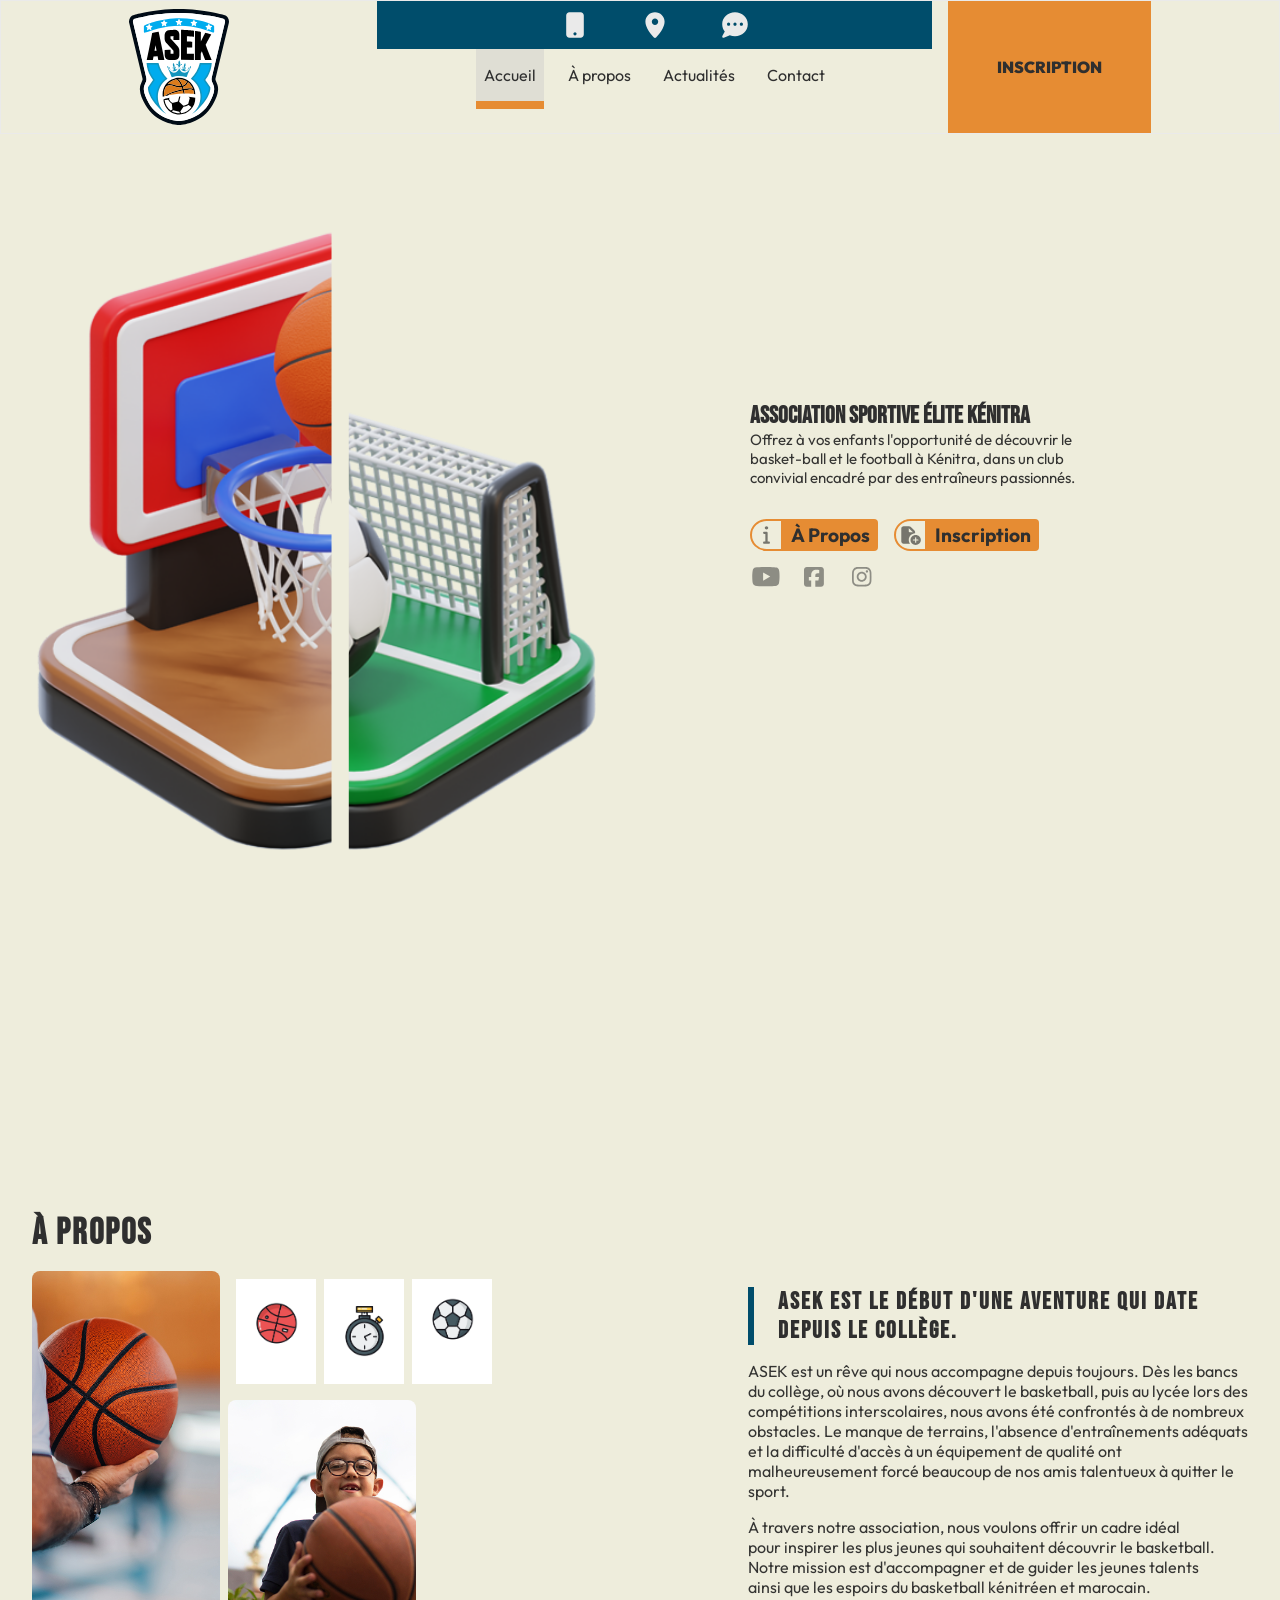
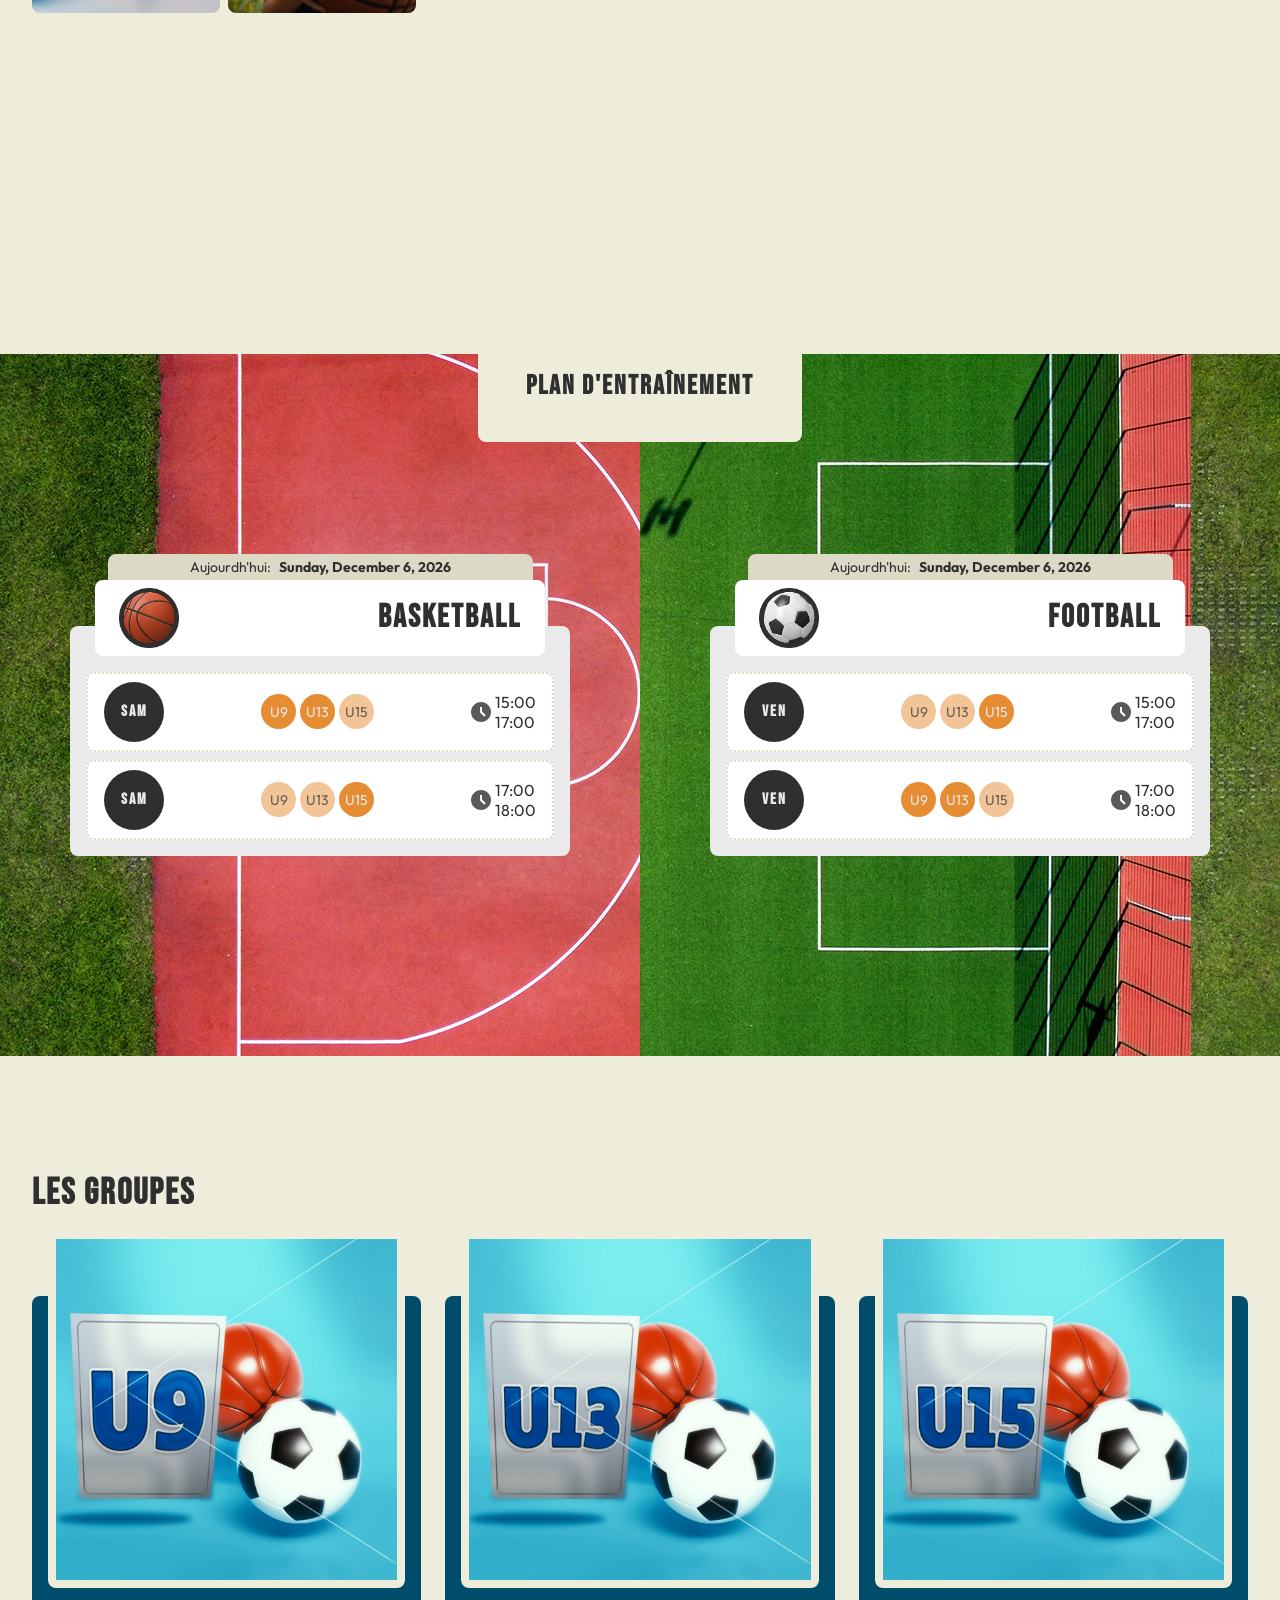
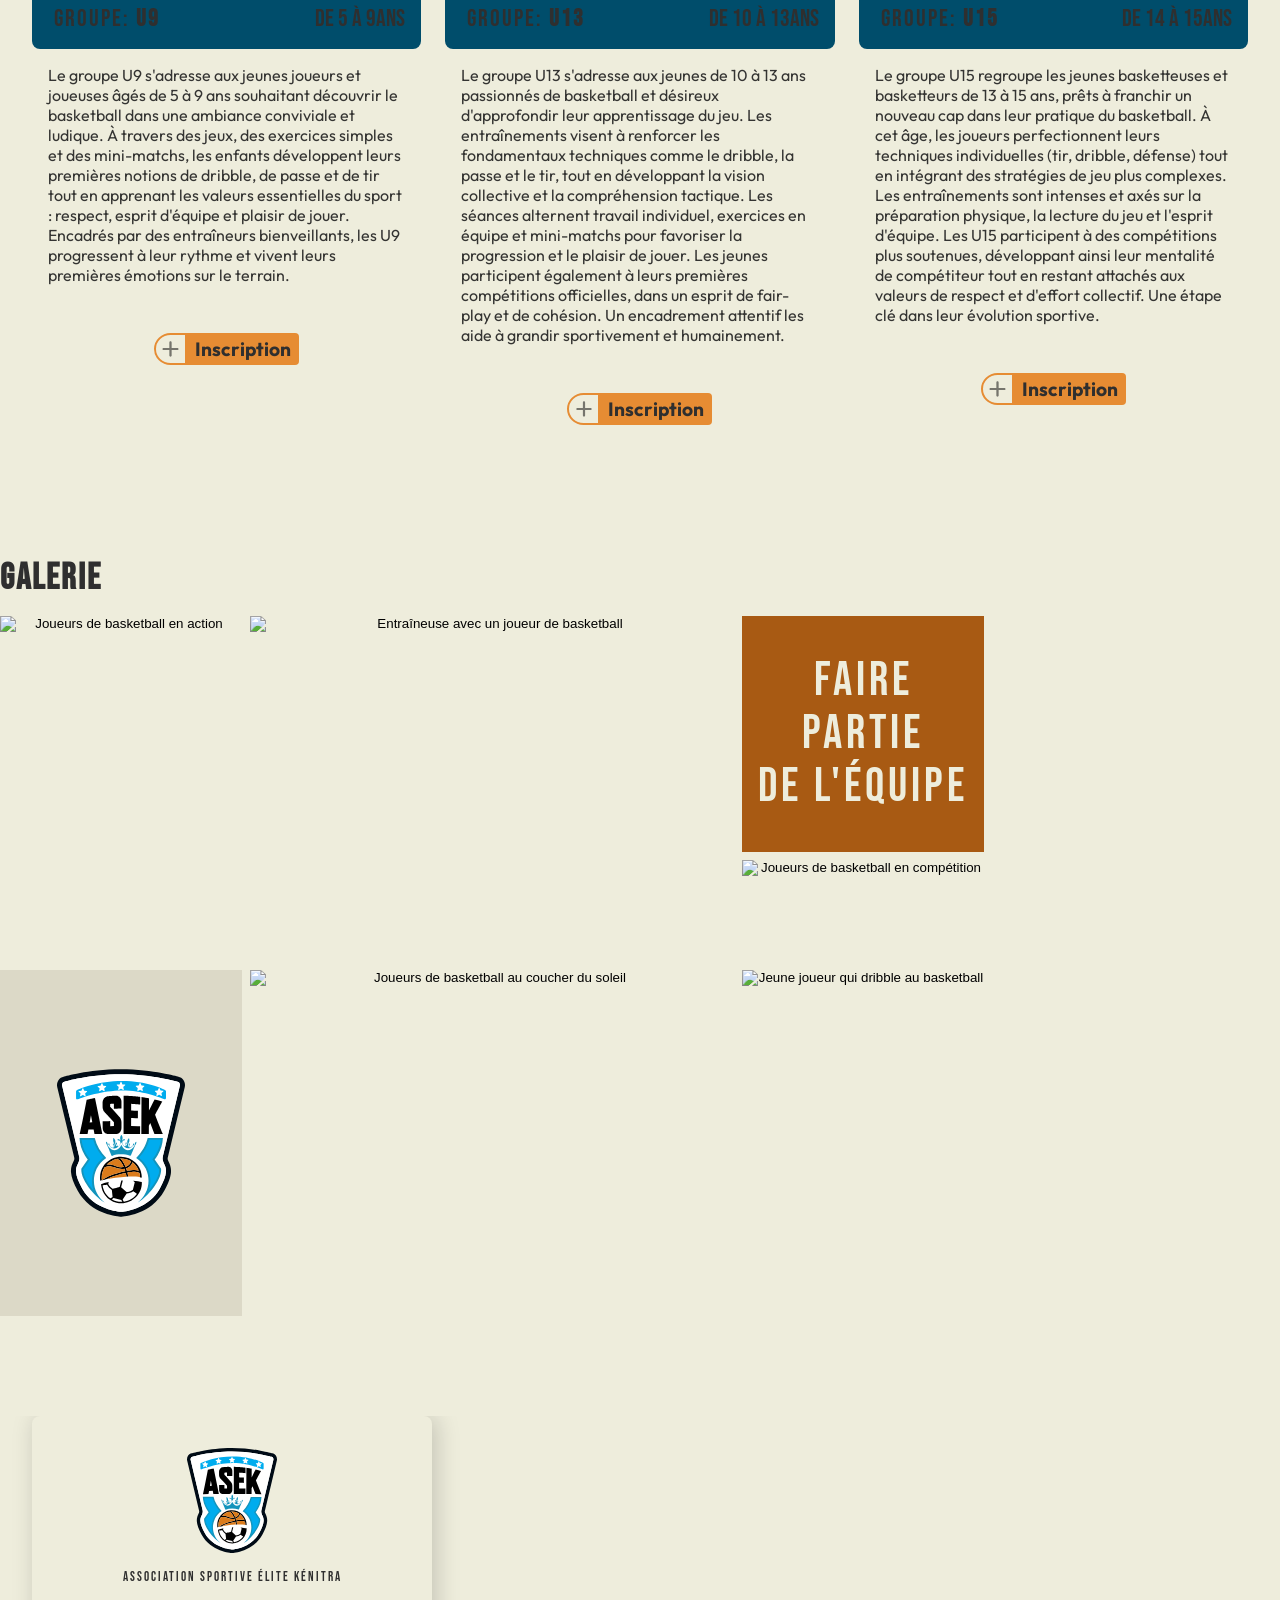
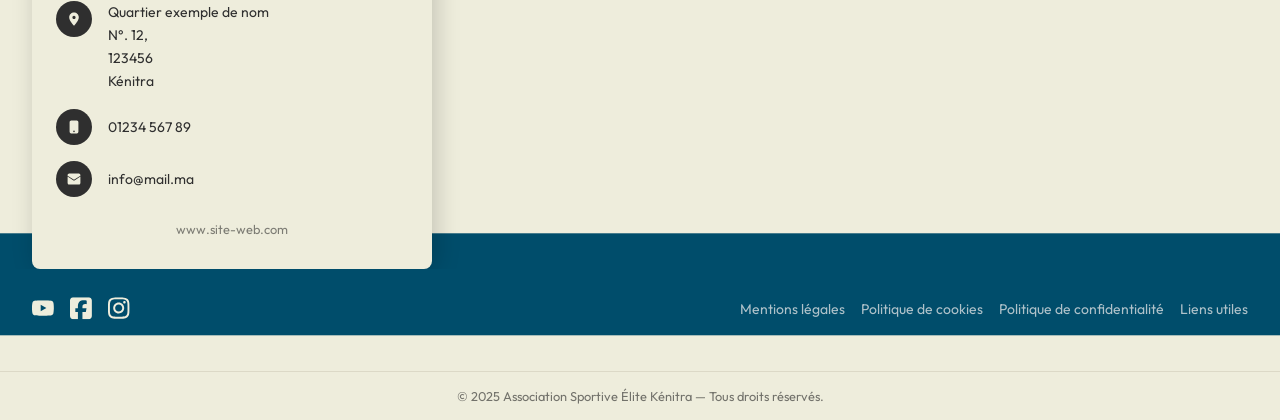
==== commit 2ffd45b6: "Change the footer styling" ====
--- a/index.html
+++ b/index.html
@@ -699,11 +699,7 @@
                 <polyline points="9 18 15 12 9 6"></polyline>
               </svg>
             </button>
-            <div
-              class="lightbox-counter"
-              aria-live="polite"
-              aria-atomic="true"
-            >
+            <div class="lightbox-counter" aria-live="polite" aria-atomic="true">
               <span class="lightbox-current">1</span>&thinsp;/&thinsp;<span
                 class="lightbox-total"
                 >5</span
@@ -715,70 +711,95 @@
     </main>
     <footer id="main-footer" role="contentinfo">
       <!-- ── Map + Contact card ─────────────────────────────── -->
-      <div class="footer-hero">
-        <article
-          class="footer-contact-card"
-          aria-label="Informations de contact ASEK"
-        >
-          <div class="footer-card-logo">
-            <img
-              src="./_public/media/Logos/ASEK_Global_Logo.svg"
-              alt="Logo Association Sportive Élite Kénitra"
-            />
-          </div>
-          <p class="footer-card-name">Association Sportive Élite Kénitra</p>
-          <ul class="footer-card-contacts" aria-label="Coordonnées">
-            <li>
-              <span class="footer-icon" aria-hidden="true">
-                <svg xmlns="http://www.w3.org/2000/svg" viewBox="0 0 640 640" aria-hidden="true" focusable="false">
-                  <path d="M128 252.6C128 148.4 214 64 320 64C426 64 512 148.4 512 252.6C512 371.9 391.8 514.9 341.6 569.4C329.8 582.2 310.1 582.2 298.3 569.4C248.1 514.9 127.9 371.9 127.9 252.6zM320 320C355.3 320 384 291.3 384 256C384 220.7 355.3 192 320 192C284.7 192 256 220.7 256 256C256 291.3 284.7 320 320 320z" />
-                </svg>
-              </span>
-              <address>
-                Quartier exemple de nom<br />
-                N°. 12,<br />
-                123456<br />
-                Kénitra
-              </address>
-            </li>
-            <li>
-              <span class="footer-icon" aria-hidden="true">
-                <svg xmlns="http://www.w3.org/2000/svg" viewBox="0 0 640 640" aria-hidden="true" focusable="false">
-                  <path d="M208 64C172.7 64 144 92.7 144 128L144 512C144 547.3 172.7 576 208 576L432 576C467.3 576 496 547.3 496 512L496 128C496 92.7 467.3 64 432 64L208 64zM320 528C302.3 528 288 513.7 288 496C288 478.3 302.3 464 320 464C337.7 464 352 478.3 352 496C352 513.7 337.7 528 320 528z" />
-                </svg>
-              </span>
-              <a href="tel:+21201234567890">01234 567 89</a>
-            </li>
-            <li>
-              <span class="footer-icon" aria-hidden="true">
-                <svg xmlns="http://www.w3.org/2000/svg" viewBox="0 0 640 640" aria-hidden="true" focusable="false">
-                  <path d="M64 160C64 124.7 92.7 96 128 96L512 96C547.3 96 576 124.7 576 160L576 192L320 352L64 192L64 160zM64 224L299.7 378.7C310 385.1 330 385.1 340.3 378.7L576 224L576 480C576 515.3 547.3 544 512 544L128 544C92.7 544 64 515.3 64 480L64 224z" />
-                </svg>
-              </span>
-              <a href="mailto:info@mail.ma">info@mail.ma</a>
-            </li>
-          </ul>
-          <a
-            href="https://www.site-web.com"
-            class="footer-card-website"
-            target="_blank"
-            rel="noopener noreferrer"
-            aria-label="Site web ASEK (ouvre dans un nouvel onglet)"
-          >www.site-web.com</a>
-        </article>
-        <div class="footer-map">
-          <iframe
-            src="https://www.openstreetmap.org/export/embed.html?bbox=-6.66%2C34.22%2C-6.51%2C34.29&amp;layer=mapnik&amp;marker=34.254%2C-6.586"
-            width="100%"
-            height="100%"
-            style="border:0;"
-            allowfullscreen
-            loading="lazy"
-            referrerpolicy="no-referrer-when-downgrade"
-            title="Carte de localisation — Kénitra, Maroc"
-            aria-label="Carte Google Maps indiquant la localisation de l'ASEK à Kénitra"
-          ></iframe>
+      <div
+        class="footer-map"
+        aria-label="Carte OpenStreetMap indiquant la localisation de l'ASEK à Kénitra"
+      >
+        <div class="container">
+          <article
+            class="footer-contact-card"
+            aria-label="Informations de contact ASEK"
+          >
+            <div class="footer-card-logo">
+              <img
+                src="./_public/media/Logos/ASEK_Global_Logo.svg"
+                alt="Logo Association Sportive Élite Kénitra"
+              />
+            </div>
+            <p class="footer-card-name">Association Sportive Élite Kénitra</p>
+            <ul class="footer-card-contacts" aria-label="Coordonnées">
+              <li>
+                <span class="footer-icon" aria-hidden="true">
+                  <svg
+                    xmlns="http://www.w3.org/2000/svg"
+                    viewBox="0 0 640 640"
+                    aria-hidden="true"
+                    focusable="false"
+                  >
+                    <path
+                      d="M128 252.6C128 148.4 214 64 320 64C426 64 512 148.4 512 252.6C512 371.9 391.8 514.9 341.6 569.4C329.8 582.2 310.1 582.2 298.3 569.4C248.1 514.9 127.9 371.9 127.9 252.6zM320 320C355.3 320 384 291.3 384 256C384 220.7 355.3 192 320 192C284.7 192 256 220.7 256 256C256 291.3 284.7 320 320 320z"
+                    />
+                  </svg>
+                </span>
+                <address>
+                  Quartier exemple de nom<br />
+                  N°. 12,<br />
+                  123456<br />
+                  Kénitra
+                </address>
+              </li>
+              <li>
+                <span class="footer-icon" aria-hidden="true">
+                  <svg
+                    xmlns="http://www.w3.org/2000/svg"
+                    viewBox="0 0 640 640"
+                    aria-hidden="true"
+                    focusable="false"
+                  >
+                    <path
+                      d="M208 64C172.7 64 144 92.7 144 128L144 512C144 547.3 172.7 576 208 576L432 576C467.3 576 496 547.3 496 512L496 128C496 92.7 467.3 64 432 64L208 64zM320 528C302.3 528 288 513.7 288 496C288 478.3 302.3 464 320 464C337.7 464 352 478.3 352 496C352 513.7 337.7 528 320 528z"
+                    />
+                  </svg>
+                </span>
+                <a href="tel:+21201234567890">01234 567 89</a>
+              </li>
+              <li>
+                <span class="footer-icon" aria-hidden="true">
+                  <svg
+                    xmlns="http://www.w3.org/2000/svg"
+                    viewBox="0 0 640 640"
+                    aria-hidden="true"
+                    focusable="false"
+                  >
+                    <path
+                      d="M64 160C64 124.7 92.7 96 128 96L512 96C547.3 96 576 124.7 576 160L576 192L320 352L64 192L64 160zM64 224L299.7 378.7C310 385.1 330 385.1 340.3 378.7L576 224L576 480C576 515.3 547.3 544 512 544L128 544C92.7 544 64 515.3 64 480L64 224z"
+                    />
+                  </svg>
+                </span>
+                <a href="mailto:info@mail.ma">info@mail.ma</a>
+              </li>
+            </ul>
+            <a
+              href="https://www.site-web.com"
+              class="footer-card-website"
+              target="_blank"
+              rel="noopener noreferrer"
+              aria-label="Site web ASEK (ouvre dans un nouvel onglet)"
+              >www.site-web.com</a
+            >
+          </article>
         </div>
+        <iframe
+          src="https://www.openstreetmap.org/export/embed.html?bbox=-6.66%2C34.22%2C-6.51%2C34.29&amp;layer=mapnik&amp;marker=34.254%2C-6.586"
+          width="100%"
+          height="100%"
+          style="border: 0"
+          allowfullscreen
+          loading="lazy"
+          referrerpolicy="no-referrer-when-downgrade"
+          title="Carte de localisation — Kénitra, Maroc"
+          aria-label="Carte OpenStreetMap indiquant la localisation de l'ASEK à Kénitra"
+        ></iframe>
       </div>
 
       <!-- ── Nav bar ─────────────────────────────────────────── -->
@@ -787,22 +808,49 @@
           <ul class="footer-socials" aria-label="Réseaux sociaux">
             <li>
               <a href="#" aria-label="YouTube">
-                <svg width="33" height="24" viewBox="0 0 33 24" xmlns="http://www.w3.org/2000/svg" aria-hidden="true" focusable="false">
-                  <path d="M32.0877 3.6067C31.7156 2.18442 30.5994 1.06821 29.1892 0.690133C26.6387 0 16.3889 0 16.3889 0C16.3889 0 6.13909 0 3.58263 0.690133C2.17238 1.06821 1.06219 2.18442 0.684121 3.6067C1.14461e-07 6.18119 0 11.5462 0 11.5462C0 11.5462 1.14461e-07 16.9113 0.684121 19.4858C1.06219 20.902 2.17238 21.9762 3.58263 22.3543C6.13909 23.0444 16.3889 23.0444 16.3889 23.0444C16.3889 23.0444 26.6387 23.0444 29.1952 22.3543C30.6054 21.9762 31.7156 20.902 32.0937 19.4858C32.7778 16.9113 32.7778 11.5462 32.7778 11.5462C32.7778 11.5462 32.7778 6.18119 32.0937 3.6067H32.0877ZM13.0343 16.4192V6.67329L21.5978 11.5462L13.0343 16.4192Z" />
+                <svg
+                  width="33"
+                  height="24"
+                  viewBox="0 0 33 24"
+                  xmlns="http://www.w3.org/2000/svg"
+                  aria-hidden="true"
+                  focusable="false"
+                >
+                  <path
+                    d="M32.0877 3.6067C31.7156 2.18442 30.5994 1.06821 29.1892 0.690133C26.6387 0 16.3889 0 16.3889 0C16.3889 0 6.13909 0 3.58263 0.690133C2.17238 1.06821 1.06219 2.18442 0.684121 3.6067C1.14461e-07 6.18119 0 11.5462 0 11.5462C0 11.5462 1.14461e-07 16.9113 0.684121 19.4858C1.06219 20.902 2.17238 21.9762 3.58263 22.3543C6.13909 23.0444 16.3889 23.0444 16.3889 23.0444C16.3889 23.0444 26.6387 23.0444 29.1952 22.3543C30.6054 21.9762 31.7156 20.902 32.0937 19.4858C32.7778 16.9113 32.7778 11.5462 32.7778 11.5462C32.7778 11.5462 32.7778 6.18119 32.0937 3.6067H32.0877ZM13.0343 16.4192V6.67329L21.5978 11.5462L13.0343 16.4192Z"
+                  />
                 </svg>
               </a>
             </li>
             <li>
               <a href="#" aria-label="Facebook">
-                <svg width="26" height="26" viewBox="0 0 26 26" xmlns="http://www.w3.org/2000/svg" aria-hidden="true" focusable="false">
-                  <path d="M3.69006 0C1.65476 0 0 1.65479 0 3.69012V22.1407C0 24.1761 1.65476 25.8309 3.69006 25.8309H9.35201V17.4243H6.3077V12.9154H9.35201V10.9724C9.35201 5.95032 11.6237 3.62093 16.5592 3.62093C17.4932 3.62093 19.1076 3.80544 19.7707 3.98995V8.07214C19.4247 8.03755 18.8193 8.01449 18.064 8.01449C15.6424 8.01449 14.7084 8.93125 14.7084 11.3125V12.9154H19.5285L18.6982 17.4243H14.7026V25.8309H22.1404C24.1757 25.8309 25.8305 24.1761 25.8305 22.1407V3.69012C25.8305 1.65479 24.1757 0 22.1404 0H3.69006Z" />
+                <svg
+                  width="26"
+                  height="26"
+                  viewBox="0 0 26 26"
+                  xmlns="http://www.w3.org/2000/svg"
+                  aria-hidden="true"
+                  focusable="false"
+                >
+                  <path
+                    d="M3.69006 0C1.65476 0 0 1.65479 0 3.69012V22.1407C0 24.1761 1.65476 25.8309 3.69006 25.8309H9.35201V17.4243H6.3077V12.9154H9.35201V10.9724C9.35201 5.95032 11.6237 3.62093 16.5592 3.62093C17.4932 3.62093 19.1076 3.80544 19.7707 3.98995V8.07214C19.4247 8.03755 18.8193 8.01449 18.064 8.01449C15.6424 8.01449 14.7084 8.93125 14.7084 11.3125V12.9154H19.5285L18.6982 17.4243H14.7026V25.8309H22.1404C24.1757 25.8309 25.8305 24.1761 25.8305 22.1407V3.69012C25.8305 1.65479 24.1757 0 22.1404 0H3.69006Z"
+                  />
                 </svg>
               </a>
             </li>
             <li>
               <a href="#" aria-label="Instagram">
-                <svg width="26" height="26" viewBox="0 0 26 26" xmlns="http://www.w3.org/2000/svg" aria-hidden="true" focusable="false">
-                  <path d="M12.6615 6.16637C9.07502 6.15507 6.16062 9.05822 6.14932 12.6448C6.13803 16.2314 9.04113 19.1458 12.6276 19.1571C16.2142 19.1684 19.1286 16.2653 19.1399 12.6787C19.1512 9.09211 16.2481 6.17766 12.6615 6.16637ZM12.6276 8.44822C14.9546 8.43692 16.8467 10.3178 16.858 12.6448C16.8693 14.9718 14.9885 16.864 12.6615 16.8753C10.3345 16.8866 8.44243 15.0057 8.43114 12.6787C8.41984 10.3516 10.3006 8.45952 12.6276 8.44822ZM17.9029 5.9009C17.9029 5.06498 18.5807 4.3872 19.4166 4.3872C20.2525 4.3872 20.9303 5.06498 20.9303 5.9009C20.9303 6.73683 20.2525 7.41461 19.4166 7.41461C18.5807 7.41461 17.9029 6.73683 17.9029 5.9009ZM25.2285 7.4372C25.1324 5.40952 24.6693 3.6134 23.1839 2.13359C21.7041 0.653774 19.908 0.190625 17.8803 0.0889584C15.7906 -0.0296528 9.52686 -0.0296528 7.43708 0.0889584C5.41508 0.184977 3.61899 0.648125 2.13355 2.12794C0.648115 3.60776 0.190622 5.40387 0.0889569 7.43155C-0.0296523 9.52137 -0.0296523 15.7852 0.0889569 17.875C0.184974 19.9027 0.648115 21.6988 2.13355 23.1786C3.61899 24.6584 5.40943 25.1216 7.43708 25.2232C9.52686 25.3418 15.7906 25.3418 17.8803 25.2232C19.908 25.1272 21.7041 24.6641 23.1839 23.1786C24.6637 21.6988 25.1268 19.9027 25.2285 17.875C25.3471 15.7852 25.3471 9.52702 25.2285 7.4372ZM22.5287 20.1173C22.0881 21.2243 21.2353 22.0772 20.1226 22.5234C18.4564 23.1842 14.5028 23.0317 12.6615 23.0317C10.8203 23.0317 6.86098 23.1786 5.20045 22.5234C4.09343 22.0829 3.24057 21.23 2.79438 20.1173C2.13355 18.4511 2.28605 14.4974 2.28605 12.6561C2.28605 10.8148 2.1392 6.85544 2.79438 5.19489C3.23493 4.08785 4.08778 3.23498 5.20045 2.78877C6.86663 2.12794 10.8203 2.28044 12.6615 2.28044C14.5028 2.28044 18.4621 2.13359 20.1226 2.78877C21.2296 3.22933 22.0825 4.0822 22.5287 5.19489C23.1895 6.86109 23.037 10.8148 23.037 12.6561C23.037 14.4974 23.1895 18.4567 22.5287 20.1173Z" />
+                <svg
+                  width="26"
+                  height="26"
+                  viewBox="0 0 26 26"
+                  xmlns="http://www.w3.org/2000/svg"
+                  aria-hidden="true"
+                  focusable="false"
+                >
+                  <path
+                    d="M12.6615 6.16637C9.07502 6.15507 6.16062 9.05822 6.14932 12.6448C6.13803 16.2314 9.04113 19.1458 12.6276 19.1571C16.2142 19.1684 19.1286 16.2653 19.1399 12.6787C19.1512 9.09211 16.2481 6.17766 12.6615 6.16637ZM12.6276 8.44822C14.9546 8.43692 16.8467 10.3178 16.858 12.6448C16.8693 14.9718 14.9885 16.864 12.6615 16.8753C10.3345 16.8866 8.44243 15.0057 8.43114 12.6787C8.41984 10.3516 10.3006 8.45952 12.6276 8.44822ZM17.9029 5.9009C17.9029 5.06498 18.5807 4.3872 19.4166 4.3872C20.2525 4.3872 20.9303 5.06498 20.9303 5.9009C20.9303 6.73683 20.2525 7.41461 19.4166 7.41461C18.5807 7.41461 17.9029 6.73683 17.9029 5.9009ZM25.2285 7.4372C25.1324 5.40952 24.6693 3.6134 23.1839 2.13359C21.7041 0.653774 19.908 0.190625 17.8803 0.0889584C15.7906 -0.0296528 9.52686 -0.0296528 7.43708 0.0889584C5.41508 0.184977 3.61899 0.648125 2.13355 2.12794C0.648115 3.60776 0.190622 5.40387 0.0889569 7.43155C-0.0296523 9.52137 -0.0296523 15.7852 0.0889569 17.875C0.184974 19.9027 0.648115 21.6988 2.13355 23.1786C3.61899 24.6584 5.40943 25.1216 7.43708 25.2232C9.52686 25.3418 15.7906 25.3418 17.8803 25.2232C19.908 25.1272 21.7041 24.6641 23.1839 23.1786C24.6637 21.6988 25.1268 19.9027 25.2285 17.875C25.3471 15.7852 25.3471 9.52702 25.2285 7.4372ZM22.5287 20.1173C22.0881 21.2243 21.2353 22.0772 20.1226 22.5234C18.4564 23.1842 14.5028 23.0317 12.6615 23.0317C10.8203 23.0317 6.86098 23.1786 5.20045 22.5234C4.09343 22.0829 3.24057 21.23 2.79438 20.1173C2.13355 18.4511 2.28605 14.4974 2.28605 12.6561C2.28605 10.8148 2.1392 6.85544 2.79438 5.19489C3.23493 4.08785 4.08778 3.23498 5.20045 2.78877C6.86663 2.12794 10.8203 2.28044 12.6615 2.28044C14.5028 2.28044 18.4621 2.13359 20.1226 2.78877C21.2296 3.22933 22.0825 4.0822 22.5287 5.19489C23.1895 6.86109 23.037 10.8148 23.037 12.6561C23.037 14.4974 23.1895 18.4567 22.5287 20.1173Z"
+                  />
                 </svg>
               </a>
             </li>
--- a/_public/style/App.css
+++ b/_public/style/App.css
@@ -1552,7 +1552,8 @@
   white-space: nowrap;
 }
 
-#main-footer .footer-hero {
+#main-footer .footer-contact-card {
+  background-color: rgb(var(--color-smoke-100));
   display: -webkit-box;
   display: -ms-flexbox;
   display: flex;
@@ -1560,36 +1561,21 @@
   -webkit-box-direction: normal;
       -ms-flex-direction: column;
           flex-direction: column;
-}
-@media (min-width: 769px) {
-  #main-footer .footer-hero {
-    -webkit-box-orient: horizontal;
-    -webkit-box-direction: normal;
-        -ms-flex-direction: row;
-            flex-direction: row;
-    min-height: 420px;
-  }
-}
-#main-footer .footer-contact-card {
-  background-color: rgb(var(--color-smoke-100));
-  display: -webkit-box;
-  display: -ms-flexbox;
-  display: flex;
-  -webkit-box-orient: vertical;
-  -webkit-box-direction: normal;
-      -ms-flex-direction: column;
-          flex-direction: column;
   -webkit-box-align: center;
       -ms-flex-align: center;
           align-items: center;
   gap: var(--space-16);
   padding: var(--space-32) var(--space-24);
   z-index: 10;
+  border-radius: var(--space-8);
 }
 @media (min-width: 769px) {
   #main-footer .footer-contact-card {
-    width: 320px;
-    min-width: 280px;
+    max-width: 550px;
+    width: -webkit-fit-content;
+    width: -moz-fit-content;
+    width: fit-content;
+    min-width: 400px;
     -ms-flex-negative: 0;
         flex-shrink: 0;
     -webkit-box-shadow: 4px 0 24px rgba(0, 0, 0, 0.18);
@@ -1689,6 +1675,7 @@
           flex: 1;
   min-height: 300px;
   overflow: hidden;
+  position: relative;
 }
 #main-footer .footer-map iframe {
   display: block;
@@ -1696,10 +1683,19 @@
   height: 100%;
   min-height: 300px;
   border: 0;
+  position: absolute;
+  inset: 0;
+  height: 90%;
+  width: 100%;
+  top: 50%;
+  -webkit-transform: translateY(-50%);
+          transform: translateY(-50%);
 }
 #main-footer .footer-nav-bar {
   background-color: rgb(var(--color-secondary-100));
-  padding-block: var(--space-16);
+  padding-block: calc(var(--space-32) * 2) var(--space-16);
+  -webkit-transform: translateY(-35%);
+          transform: translateY(-35%);
 }
 #main-footer .footer-nav-bar .container {
   display: -webkit-box;
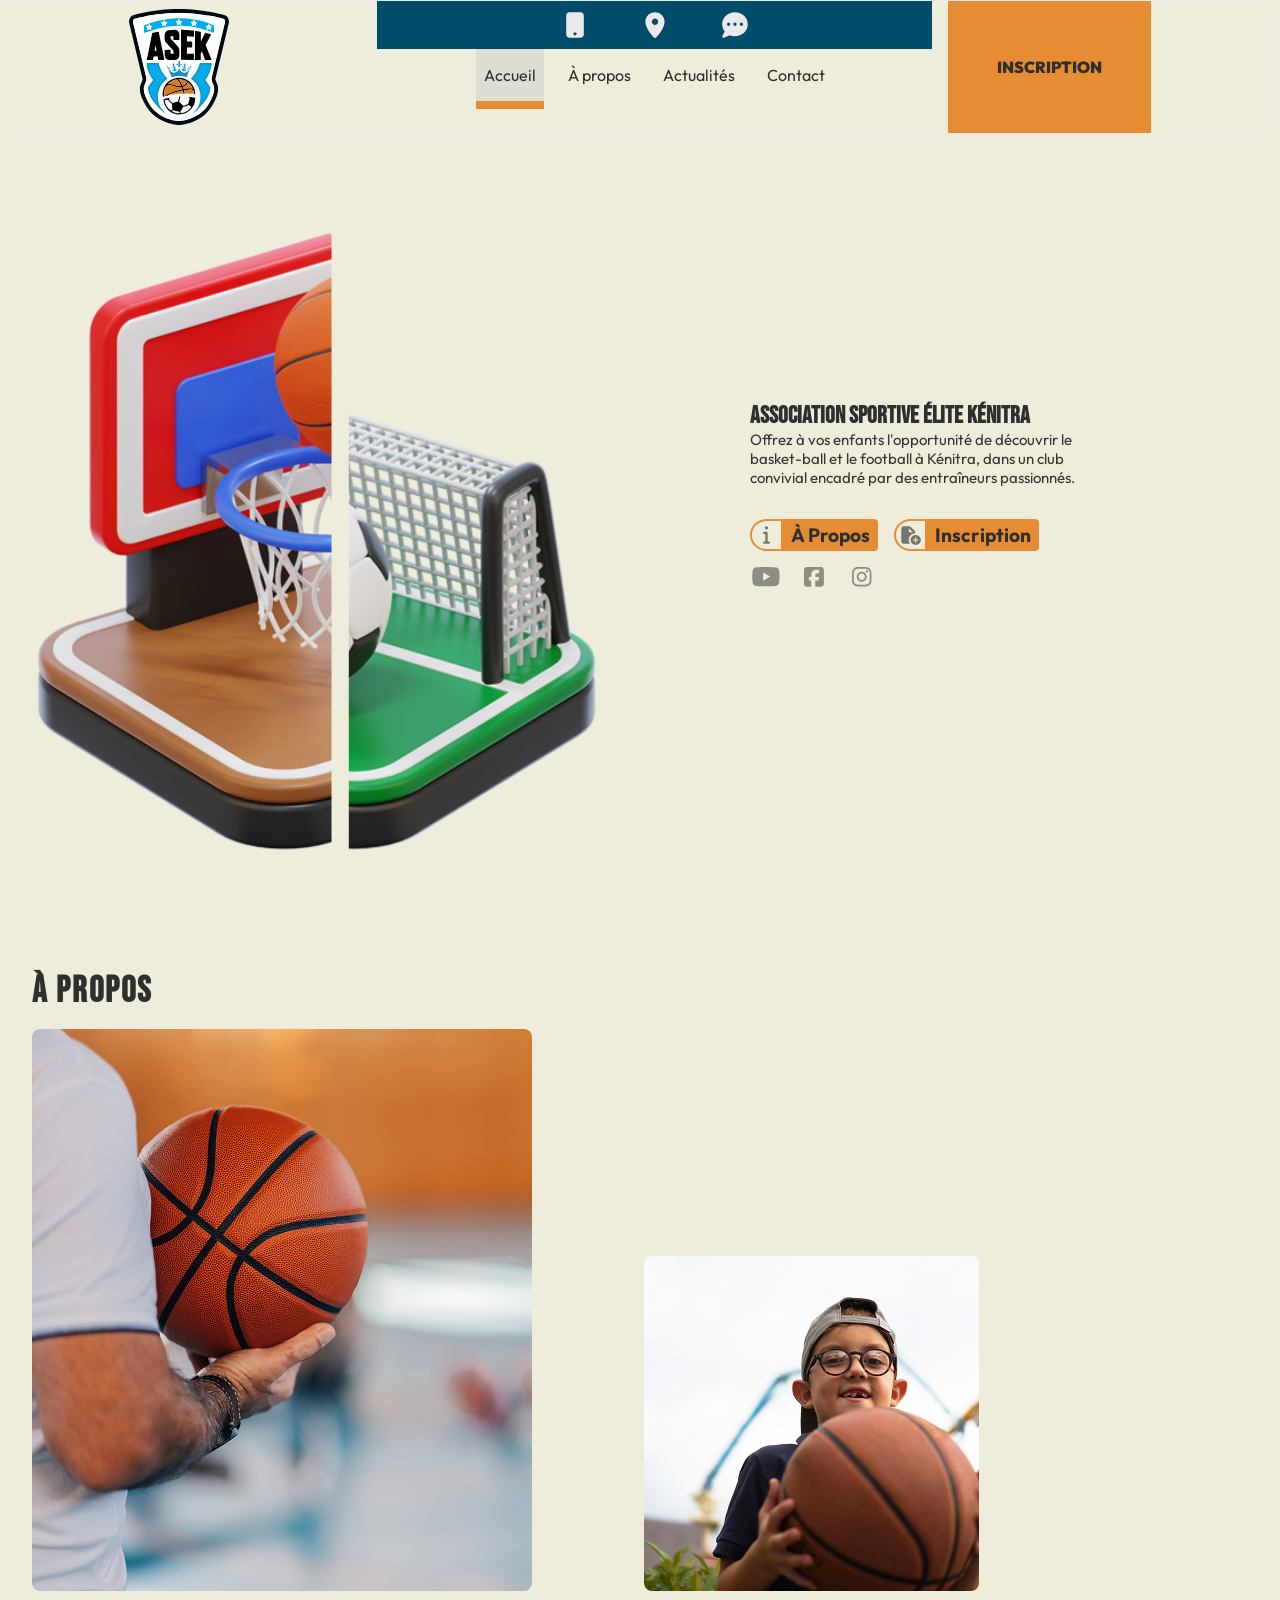
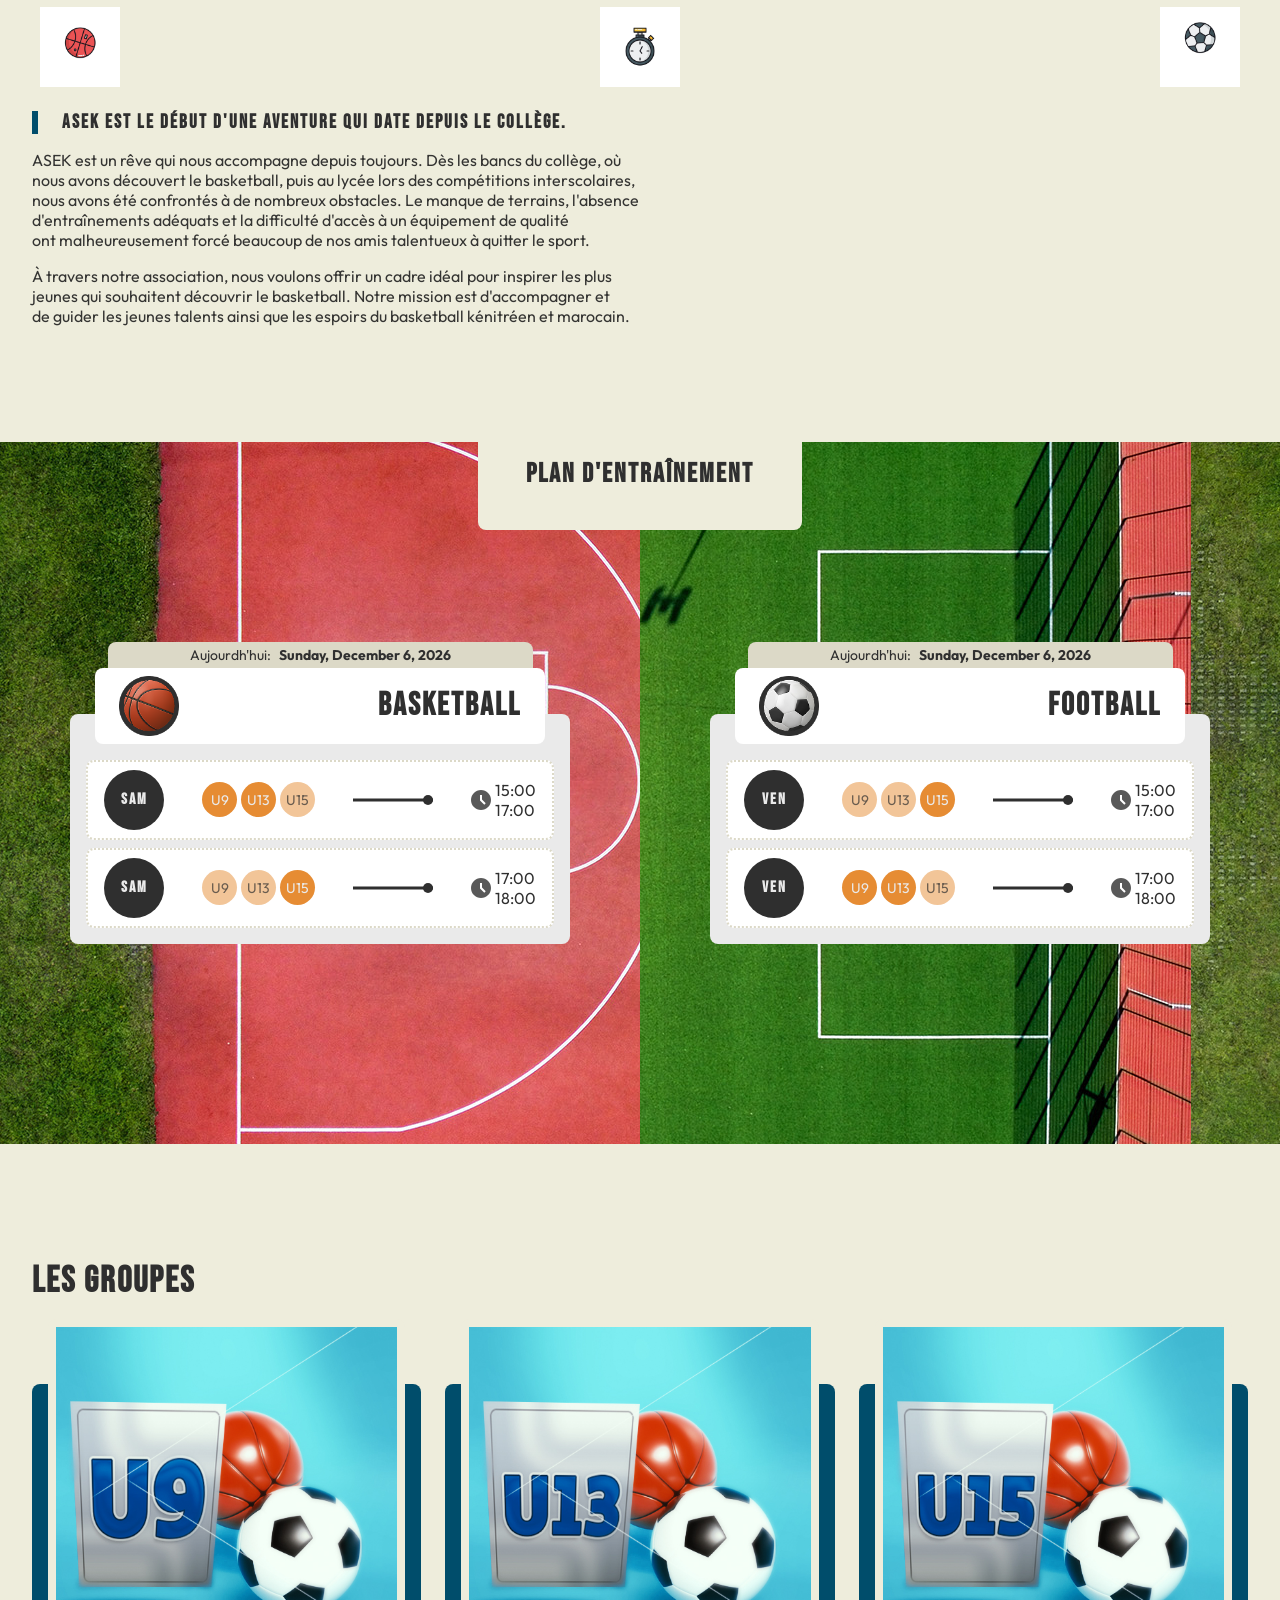
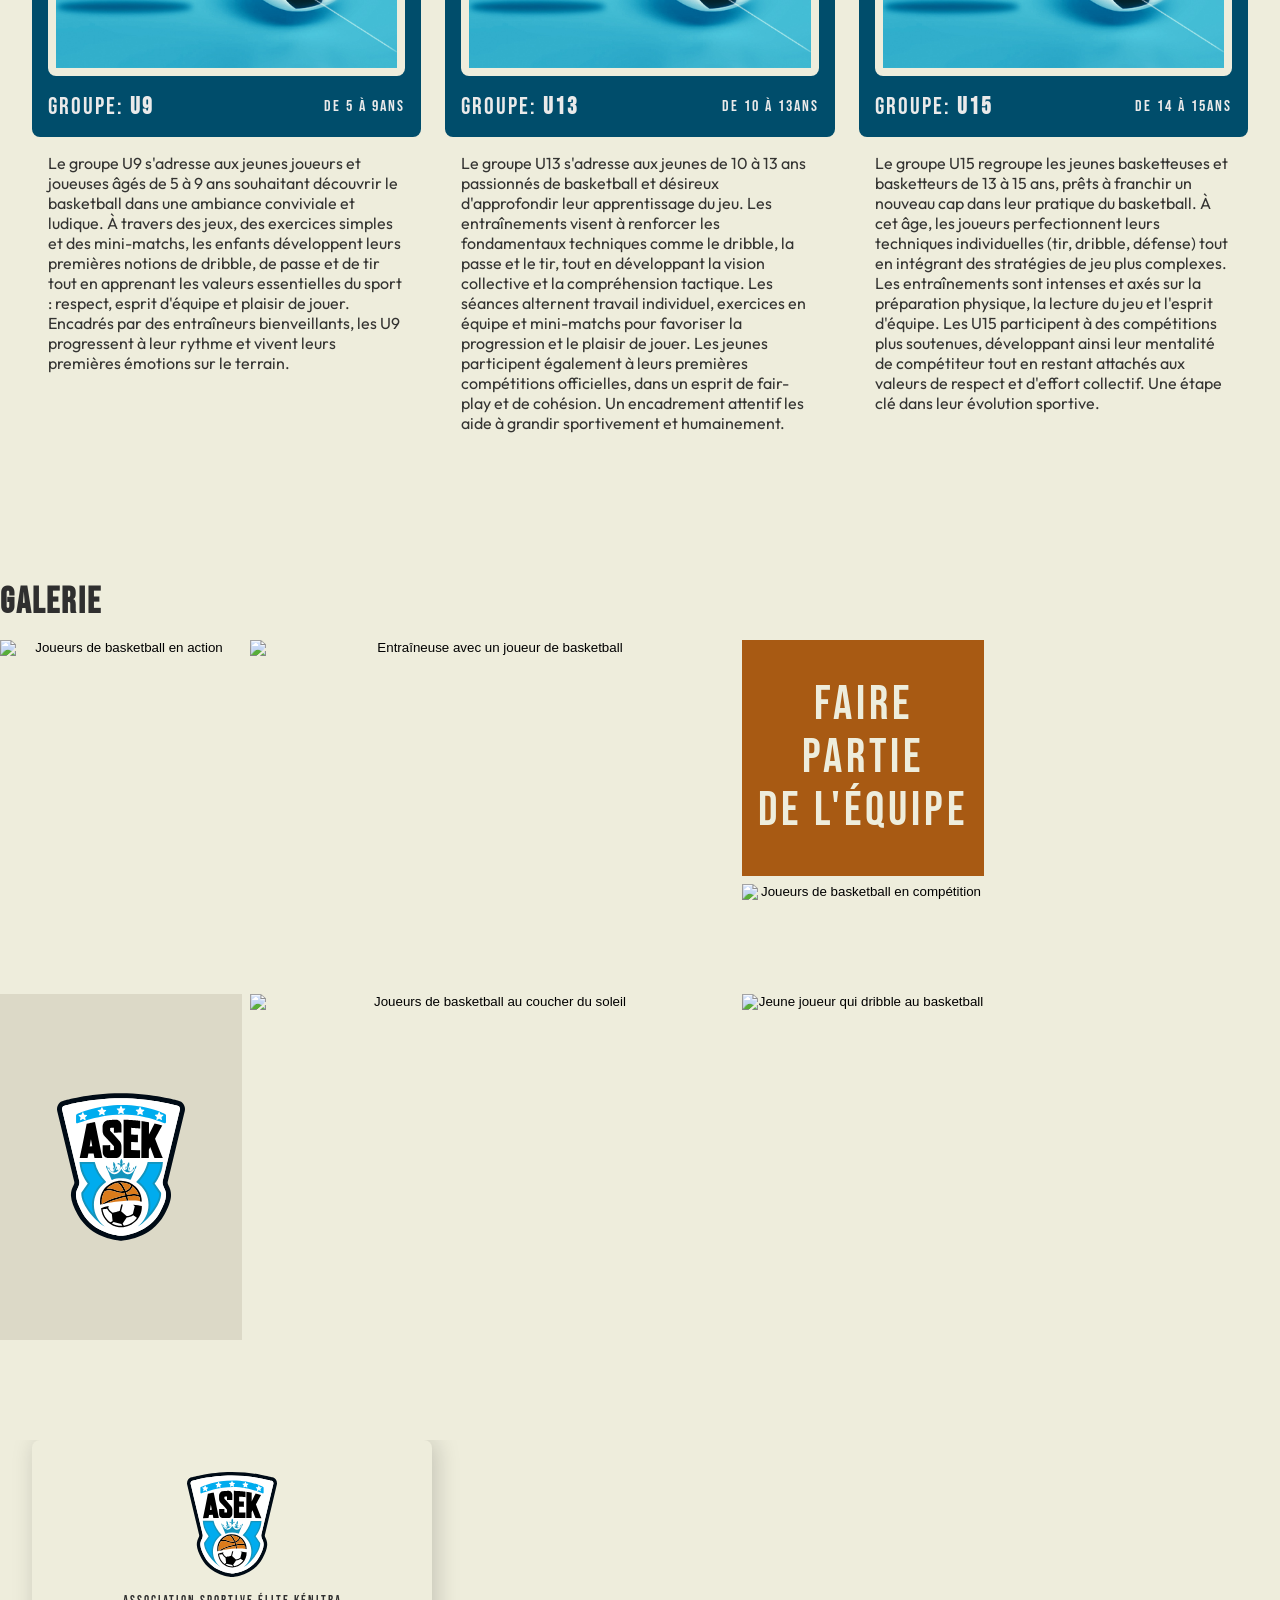
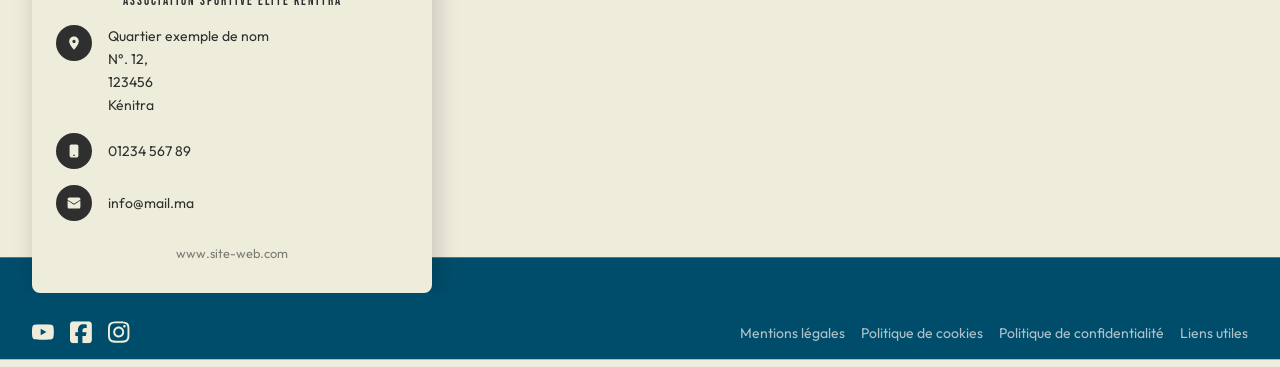
==== commit bcebeabf: "Add a custom arrow to the sport section. Add Some changes to the groupes section cards. Add Autor cr" ====
--- a/index.html
+++ b/index.html
@@ -294,13 +294,14 @@
                 </h3>
               </header>
               <div class="card-body">
-                <section aria-label="Plan d'entraînement pour le Samedi">
+                <section aria-label="Plan d'entraînement">
                   <h4><span class="text">Sam</span></h4>
                   <ul class aria-label="Liste des groupes">
                     <li class="active">U9</li>
                     <li class="active">U13</li>
                     <li>U15</li>
                   </ul>
+                  <span class="custom-arrow-dot" aria-hidden="true"></span>
                   <div class="times">
                     <svg
                       width="50"
@@ -322,13 +323,14 @@
                     </div>
                   </div>
                 </section>
-                <section aria-label="Plan d'entraînement pour le Samedi">
+                <section aria-label="Plan d'entraînement">
                   <h4><span class="text">Sam</span></h4>
                   <ul class aria-label="Liste des groupes">
                     <li>U9</li>
                     <li>U13</li>
                     <li class="active">U15</li>
                   </ul>
+                  <span class="custom-arrow-dot" aria-hidden="true"></span>
                   <div class="times">
                     <svg
                       width="50"
@@ -383,6 +385,7 @@
                     <li>U13</li>
                     <li class="active">U15</li>
                   </ul>
+                  <span class="custom-arrow-dot" aria-hidden="true"></span>
                   <div class="times">
                     <svg
                       width="50"
@@ -411,6 +414,7 @@
                     <li class="active">U13</li>
                     <li>U15</li>
                   </ul>
+                  <div class="custom-arrow-dot" aria-hidden="true"></div>
                   <div class="times">
                     <svg
                       width="50"
@@ -451,8 +455,7 @@
                 alt=""
               />
               <div class="card-title">
-                <h3><span>Groupe: </span> <span>U9</span></h3>
-                <p>De 5 à 9ans</p>
+                <h3><span>Groupe: <strong>U9</strong></span> <span>De 5 à 9ans</span></h3>
               </div>
             </header>
             <div class="card-body">
@@ -468,14 +471,7 @@
                 émotions sur le terrain.
               </p>
             </div>
-            <div class="card-footer _content-call">
-              <a href="#" class="btn-call">
-                <span class="icon">
-                  <img src="./_public/media/Icons/plus-solid-full.svg" alt="" />
-                </span>
-                <span class="text"> Inscription </span>
-              </a>
-            </div>
+           
           </article>
           <article class="card-container">
             <header>
@@ -484,8 +480,7 @@
                 alt=""
               />
               <div class="card-title">
-                <h3><span>Groupe: </span> <span>U13</span></h3>
-                <p>De 10 à 13ans</p>
+                <h3><span>Groupe: <strong>U13</strong></span> <span>De 10 à 13ans</span></h3>
               </div>
             </header>
             <div class="card-body">
@@ -503,14 +498,7 @@
                 humainement.
               </p>
             </div>
-            <div class="card-footer _content-call">
-              <a href="#" class="btn-call">
-                <span class="icon">
-                  <img src="./_public/media/Icons/plus-solid-full.svg" alt="" />
-                </span>
-                <span class="text"> Inscription </span>
-              </a>
-            </div>
+           
           </article>
           <article class="card-container">
             <header>
@@ -519,8 +507,7 @@
                 alt=""
               />
               <div class="card-title">
-                <h3><span>Groupe: </span> <span>U15</span></h3>
-                <p>De 14 à 15ans</p>
+                <h3><span>Groupe: <strong>U15</strong></span> <span>De 14 à 15ans</span></h3>
               </div>
             </header>
             <div class="card-body">
@@ -538,14 +525,7 @@
                 sportive.
               </p>
             </div>
-            <div class="card-footer _content-call">
-              <a href="#" class="btn-call">
-                <span class="icon">
-                  <img src="./_public/media/Icons/plus-solid-full.svg" alt="" />
-                </span>
-                <span class="text"> Inscription </span>
-              </a>
-            </div>
+           
           </article>
         </div>
       </section>
@@ -868,7 +848,7 @@
 
       <!-- ── Copyright ───────────────────────────────────────── -->
       <div class="footer-bottom">
-        <p>© 2025 Association Sportive Élite Kénitra — Tous droits réservés.</p>
+        <p>© 2025 Association Sportive Élite Kénitra — Tous droits réservés. By <a href="https://www.lemssiah.com" target="_blank" rel="noopener noreferrer" title="Site web Ahmed Lemssiah dévelppeur et designeur web">Ahmed Lemssiah</a></p>
       </div>
     </footer>
 
--- a/_public/style/App.css
+++ b/_public/style/App.css
@@ -150,6 +150,35 @@
   border-width: 0;
 }
 
+.custom-arrow-dot {
+  position: relative;
+  max-width: 80px;
+  width: 50%;
+}
+.custom-arrow-dot::before {
+  content: "";
+  position: absolute;
+  height: 3px;
+  left: 0;
+  right: 0;
+  top: 50%;
+  -webkit-transform: translateY(-50%);
+          transform: translateY(-50%);
+  background-color: rgb(var(--color-dark-100));
+}
+.custom-arrow-dot::after {
+  content: "";
+  position: absolute;
+  height: 10px;
+  width: 10px;
+  background-color: rgb(var(--color-dark-100));
+  border-radius: 50%;
+  right: 0;
+  top: 50%;
+  -webkit-transform: translateY(-50%);
+          transform: translateY(-50%);
+}
+
 .icon svg {
   width: 2rem;
   height: auto;
@@ -1138,6 +1167,12 @@
 section.groupes .card-container .card-title {
   position: relative;
   z-index: 10;
+}
+section.groupes .card-container .card-title h3 {
+  color: rgb(var(--color-light-100));
+  width: 100%;
+  letter-spacing: 2px;
+  padding-block: var(--space-16);
   display: -webkit-box;
   display: -ms-flexbox;
   display: flex;
@@ -1152,17 +1187,13 @@
       -ms-flex-pack: justify;
           justify-content: space-between;
 }
-section.groupes .card-container .card-title h3 {
-  color: rgb(var(--color-dark-100));
-  padding: 0;
-}
 section.groupes .card-container .card-title h3 span:first-of-type {
   font-size: 24px;
   font-weight: normal;
 }
 section.groupes .card-container .card-title h3 span:nth-of-type(2) {
-  font-weight: 900;
-  font-size: 24px;
+  font-weight: 400;
+  font-size: 16px;
 }
 section.groupes .card-container .card-title p {
   font-family: var(--title);
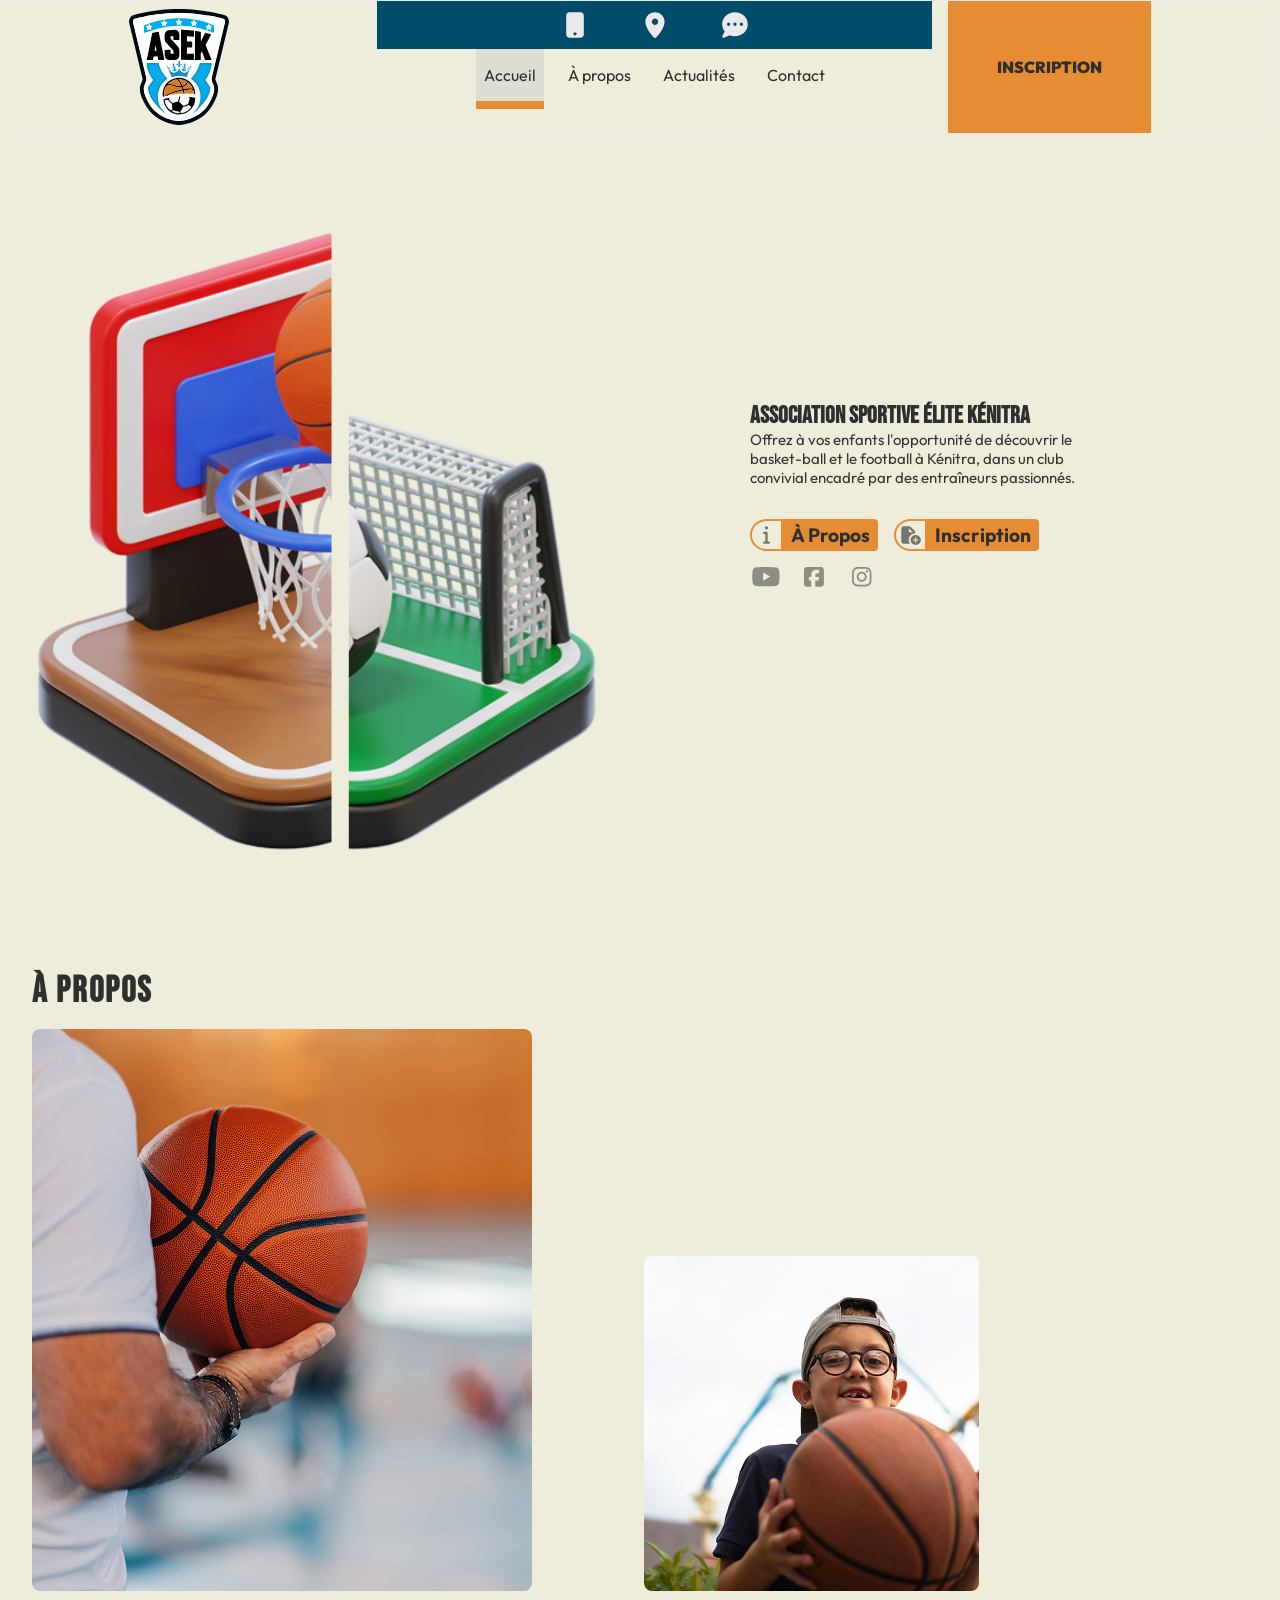
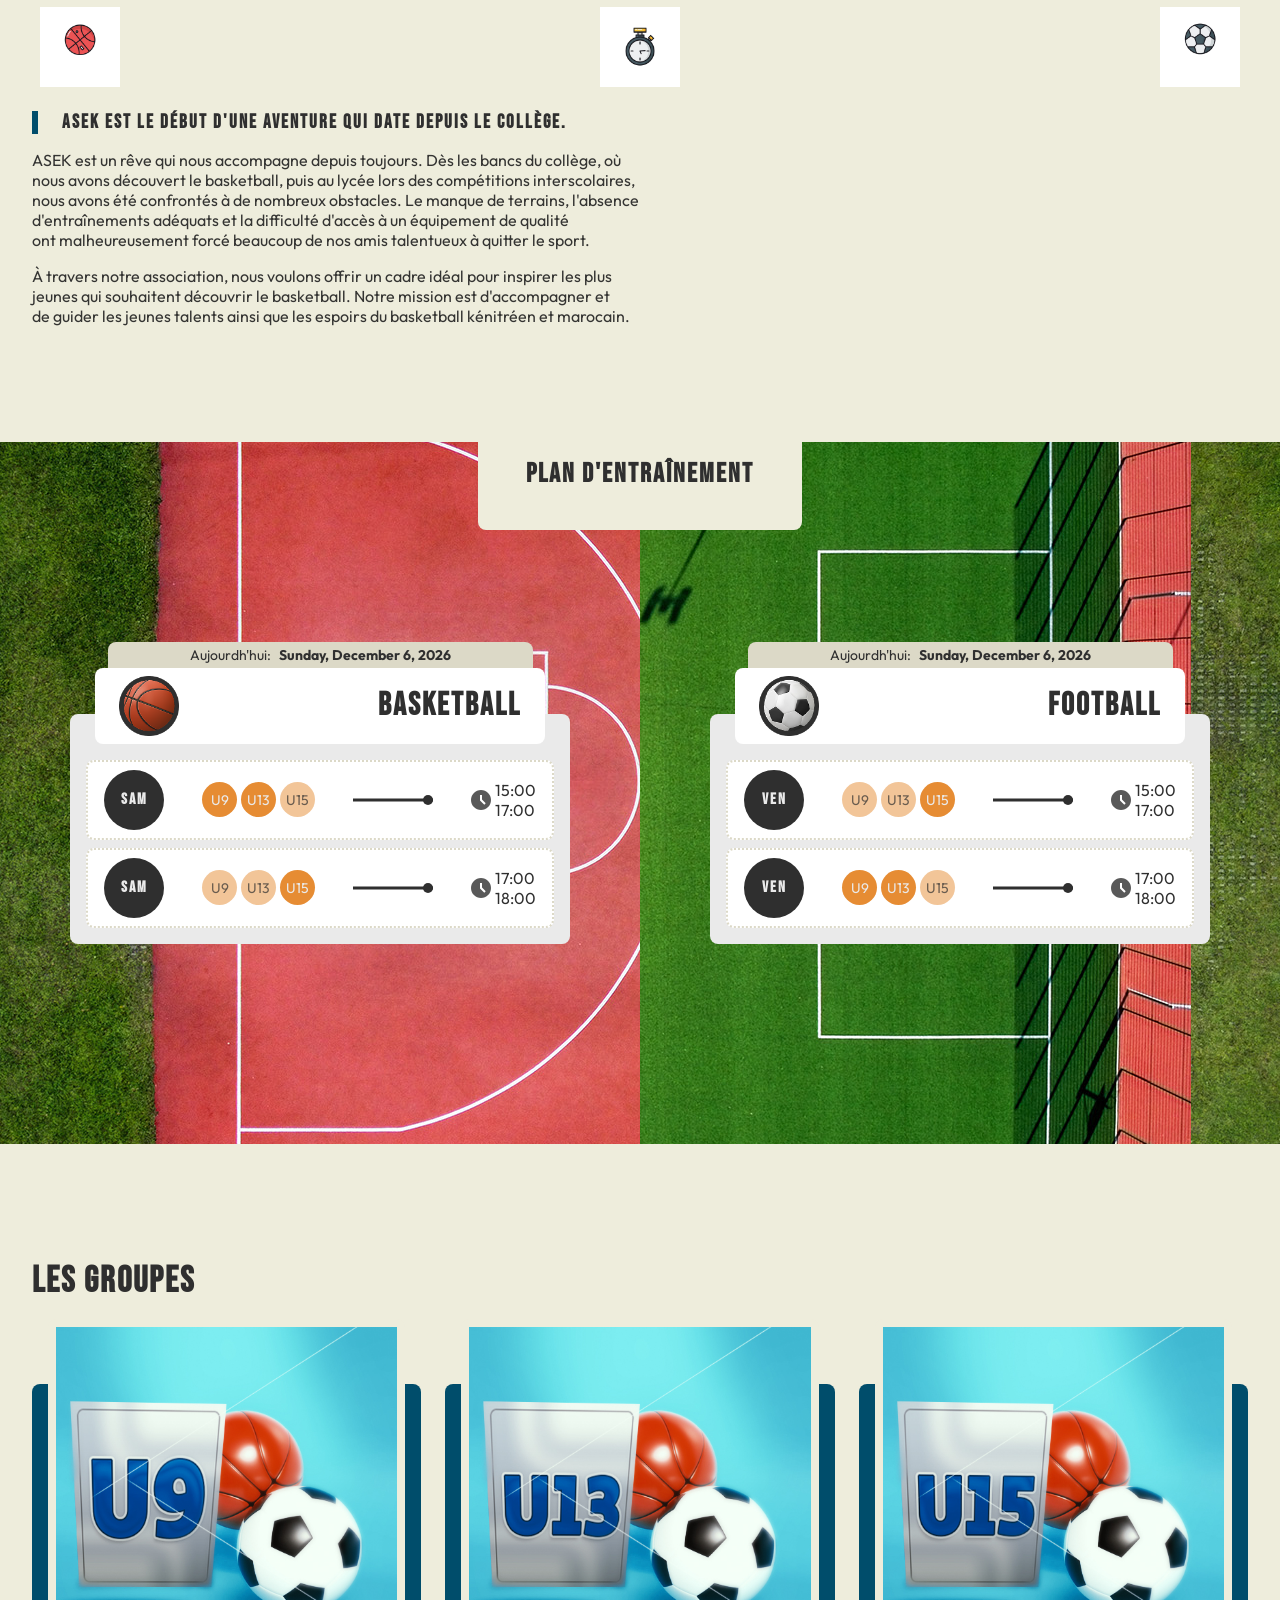
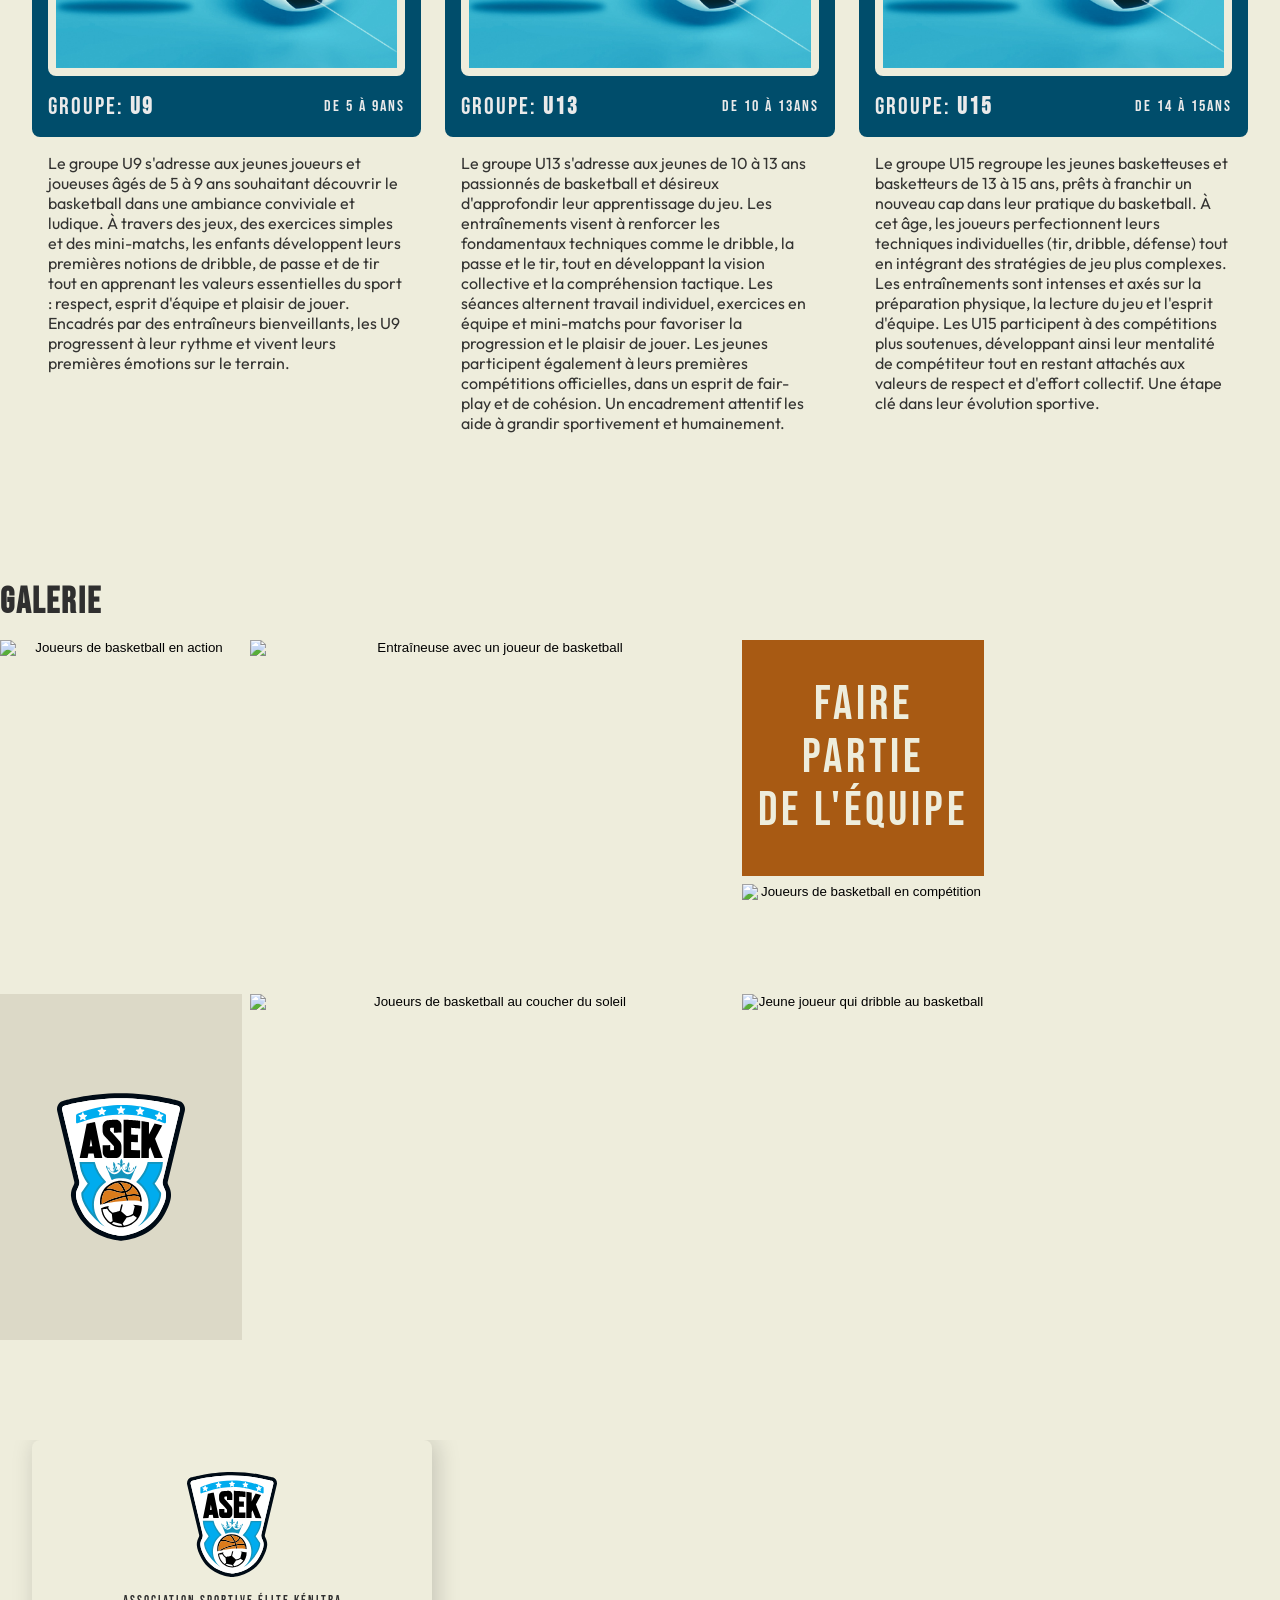
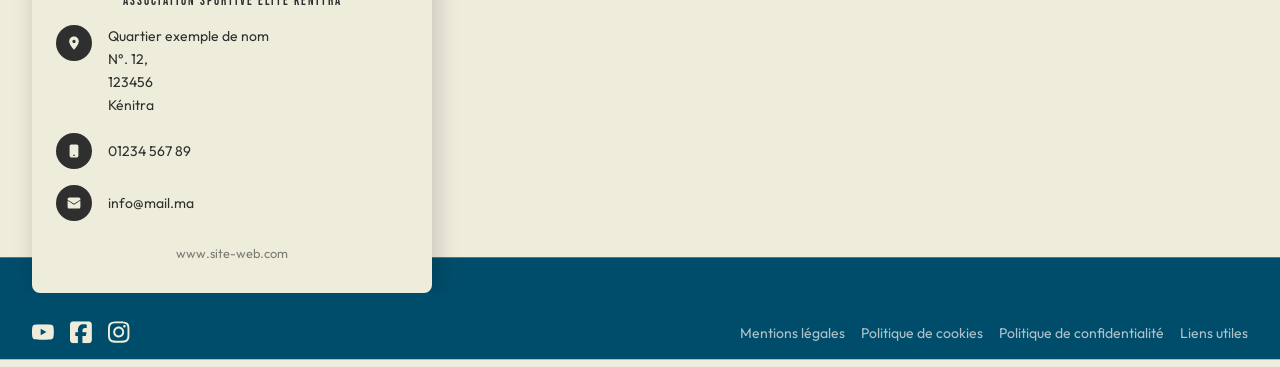
==== commit 6f10ebd9: "feat: add lazy loading, page loader, back-to-top button" ====
--- a/index.html
+++ b/index.html
@@ -13,6 +13,9 @@
     <title>ASEK | Accueil</title>
   </head>
   <body>
+    <div id="page-loader" class="page-loader" aria-hidden="true" aria-label="Chargement en cours">
+      <span class="page-loader__spinner"></span>
+    </div>
     <h1 class="sr-only">
       ASEK | Association Sportive Élite Kénitra pour le basketball et le
       football
@@ -23,6 +26,7 @@
           <img
             src="./_public/media/Logos/ASEK_Global_Logo.svg"
             alt="Association Sportive Élite Kénitra Logo"
+            loading="lazy"
           />
         </a>
         <div class="mid-col">
@@ -76,9 +80,9 @@
               <span></span>
               <span></span>
             </button>
-            <ul class="_nav-list">
-              <li><a href="#" class="current">Accueil</a></li>
-              <li><a href="#">À propos</a></li>
+            <ul class="_nav-list">  
+              <li><a href="index.html" class="current" aria-current="true">Accueil</a></li>
+              <li><a href="apropos.html">À propos</a></li>
               <li><a href="#">Actualités</a></li>
               <li><a href="#">Contact</a></li>
             </ul>
@@ -202,15 +206,17 @@
             <img
               src="./_public/media/Images/Start/About/trainer_w_basketball.jpg"
               alt="Entraîneur de basketball avec un ballon de basketball"
+              loading="lazy"
             />
             <img
               src="./_public/media/Images/Start/About/KidBasket.jpg"
               alt="Un garçon tenant un ballon de basketball"
+              loading="lazy"
             />
             <div class="__sport-icon" aria-hidden="true">
-              <img src="./_public/media/Icons/envato/08.gif" alt="" />
-              <img src="./_public/media/Icons/envato/53.gif" alt="" />
-              <img src="./_public/media/Icons/envato/23.gif" alt="" />
+              <img src="./_public/media/Icons/envato/08.gif" alt="" loading="lazy" />
+              <img src="./_public/media/Icons/envato/53.gif" alt="" loading="lazy" />
+              <img src="./_public/media/Icons/envato/23.gif" alt="" loading="lazy" />
             </div>
           </div>
           <div class="_col-2">
@@ -287,6 +293,7 @@
                       <img
                         src="./_public/media/Icons/basketball-icon.png"
                         alt="Ballon de basketball en 3D"
+                        loading="lazy"
                       />
                     </span>
                     <span class="text">basketball</span>
@@ -371,6 +378,7 @@
                       <img
                         src="./_public/media/Icons/football-icon.png"
                         alt="Ballon de basketball en 3D"
+                        loading="lazy"
                       />
                     </span>
                     <span class="text">football</span>
@@ -453,6 +461,7 @@
               <img
                 src="./_public/media/Images/Start/Groupes/U9_Cardbg.jpg"
                 alt=""
+                loading="lazy"
               />
               <div class="card-title">
                 <h3><span>Groupe: <strong>U9</strong></span> <span>De 5 à 9ans</span></h3>
@@ -478,6 +487,7 @@
               <img
                 src="./_public/media/Images/Start/Groupes/U13_Cardbg.jpg"
                 alt=""
+                loading="lazy"
               />
               <div class="card-title">
                 <h3><span>Groupe: <strong>U13</strong></span> <span>De 10 à 13ans</span></h3>
@@ -505,6 +515,7 @@
               <img
                 src="./_public/media/Images/Start/Groupes/U15_Cardbg.jpg"
                 alt=""
+                loading="lazy"
               />
               <div class="card-title">
                 <h3><span>Groupe: <strong>U15</strong></span> <span>De 14 à 15ans</span></h3>
@@ -588,6 +599,7 @@
               <img
                 src="./_public/media/Logos/ASEK_Global_Logo.svg"
                 alt="Logo ASEK Basketball"
+                loading="lazy"
               />
             </li>
             <li class="mosaic-cell cell-photo">
@@ -704,6 +716,7 @@
               <img
                 src="./_public/media/Logos/ASEK_Global_Logo.svg"
                 alt="Logo Association Sportive Élite Kénitra"
+                loading="lazy"
               />
             </div>
             <p class="footer-card-name">Association Sportive Élite Kénitra</p>
@@ -852,6 +865,28 @@
       </div>
     </footer>
 
+    <button
+      id="back-to-top"
+      class="back-to-top"
+      aria-label="Retourner en haut de la page"
+      aria-hidden="true"
+      tabindex="-1"
+    >
+      <svg
+        xmlns="http://www.w3.org/2000/svg"
+        viewBox="0 0 24 24"
+        fill="none"
+        stroke="currentColor"
+        stroke-width="2.5"
+        stroke-linecap="round"
+        stroke-linejoin="round"
+        aria-hidden="true"
+        focusable="false"
+      >
+        <polyline points="18 15 12 9 6 15"></polyline>
+      </svg>
+    </button>
+
     <script src="./_public/script/App.js"></script>
 
     <script async>
--- a/_public/style/App.css
+++ b/_public/style/App.css
@@ -301,6 +301,94 @@
   left: calc(100% - 22px);
 }
 
+.page-loader {
+  position: fixed;
+  inset: 0;
+  z-index: 9999;
+  display: grid;
+  place-items: center;
+  background-color: rgb(var(--color-smoke-100));
+  -webkit-transition: opacity var(--animation-mid), visibility var(--animation-mid);
+  transition: opacity var(--animation-mid), visibility var(--animation-mid);
+}
+.page-loader.is-hidden {
+  opacity: 0;
+  visibility: hidden;
+  pointer-events: none;
+}
+.page-loader__spinner {
+  width: 56px;
+  height: 56px;
+  border-radius: 50%;
+  border: 5px solid rgb(var(--color-smoke-200));
+  border-top-color: rgb(var(--color-primary-100));
+  border-right-color: rgb(var(--color-secondary-100));
+  -webkit-animation: loader-spin 0.9s linear infinite;
+          animation: loader-spin 0.9s linear infinite;
+}
+
+@-webkit-keyframes loader-spin {
+  to {
+    -webkit-transform: rotate(360deg);
+            transform: rotate(360deg);
+  }
+}
+
+@keyframes loader-spin {
+  to {
+    -webkit-transform: rotate(360deg);
+            transform: rotate(360deg);
+  }
+}
+@media (prefers-reduced-motion: reduce) {
+  .page-loader__spinner {
+    -webkit-animation: none;
+            animation: none;
+    border-top-color: rgb(var(--color-primary-100));
+  }
+}
+.back-to-top {
+  position: fixed;
+  bottom: 2rem;
+  right: 2rem;
+  z-index: 998;
+  width: 48px;
+  height: 48px;
+  border-radius: 50%;
+  background-color: rgb(var(--color-primary-100));
+  color: rgb(var(--color-smoke-100));
+  display: grid;
+  place-items: center;
+  opacity: 0;
+  visibility: hidden;
+  pointer-events: none;
+  -webkit-transform: translateY(1rem);
+          transform: translateY(1rem);
+  -webkit-transition: opacity var(--animation-short), visibility var(--animation-short), background-color var(--animation-short), -webkit-transform var(--animation-short);
+  transition: opacity var(--animation-short), visibility var(--animation-short), background-color var(--animation-short), -webkit-transform var(--animation-short);
+  transition: opacity var(--animation-short), visibility var(--animation-short), transform var(--animation-short), background-color var(--animation-short);
+  transition: opacity var(--animation-short), visibility var(--animation-short), transform var(--animation-short), background-color var(--animation-short), -webkit-transform var(--animation-short);
+}
+.back-to-top svg {
+  width: 22px;
+  height: 22px;
+  max-width: unset;
+}
+.back-to-top.is-visible {
+  opacity: 1;
+  visibility: visible;
+  pointer-events: auto;
+  -webkit-transform: translateY(0);
+          transform: translateY(0);
+}
+.back-to-top:hover {
+  background-color: rgb(var(--color-primary-200));
+}
+.back-to-top:focus-visible {
+  outline: 3px solid rgb(var(--color-secondary-100));
+  outline-offset: 3px;
+}
+
 .main-header {
   position: relative;
   z-index: 999;
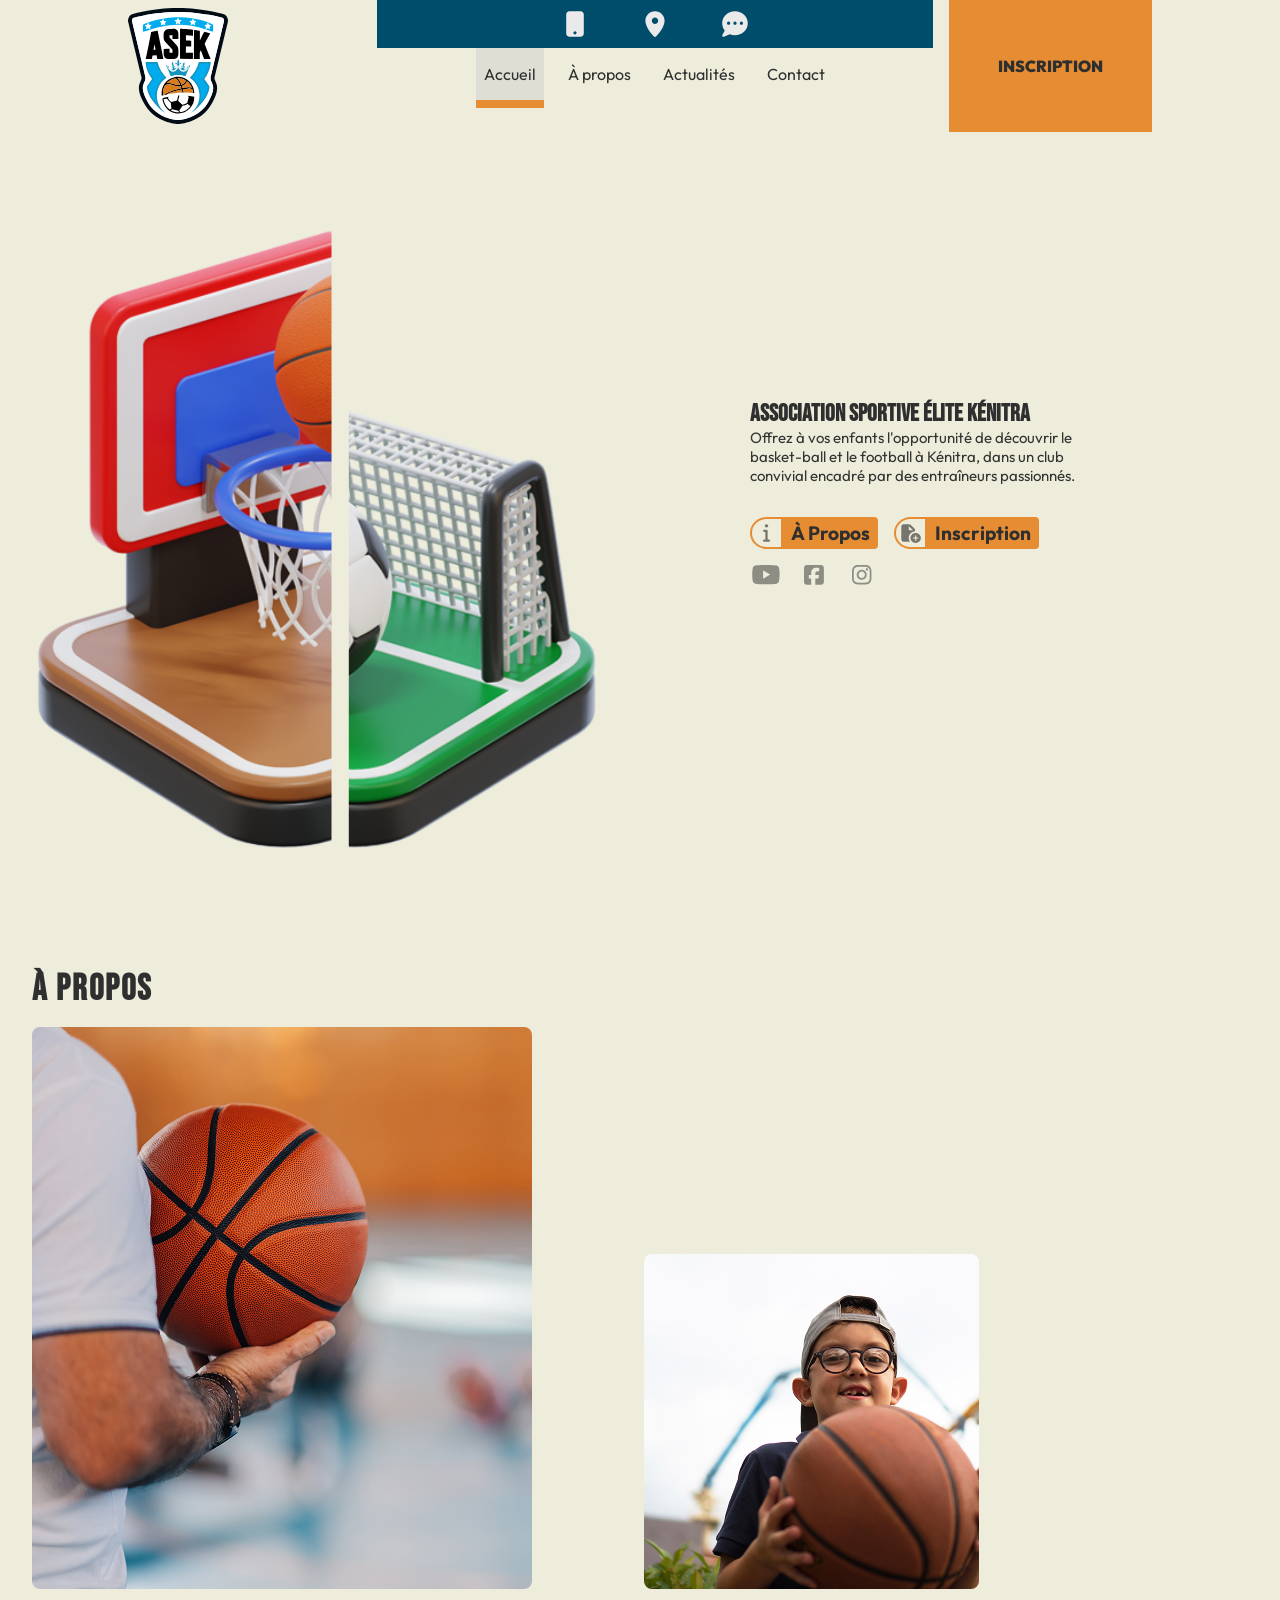
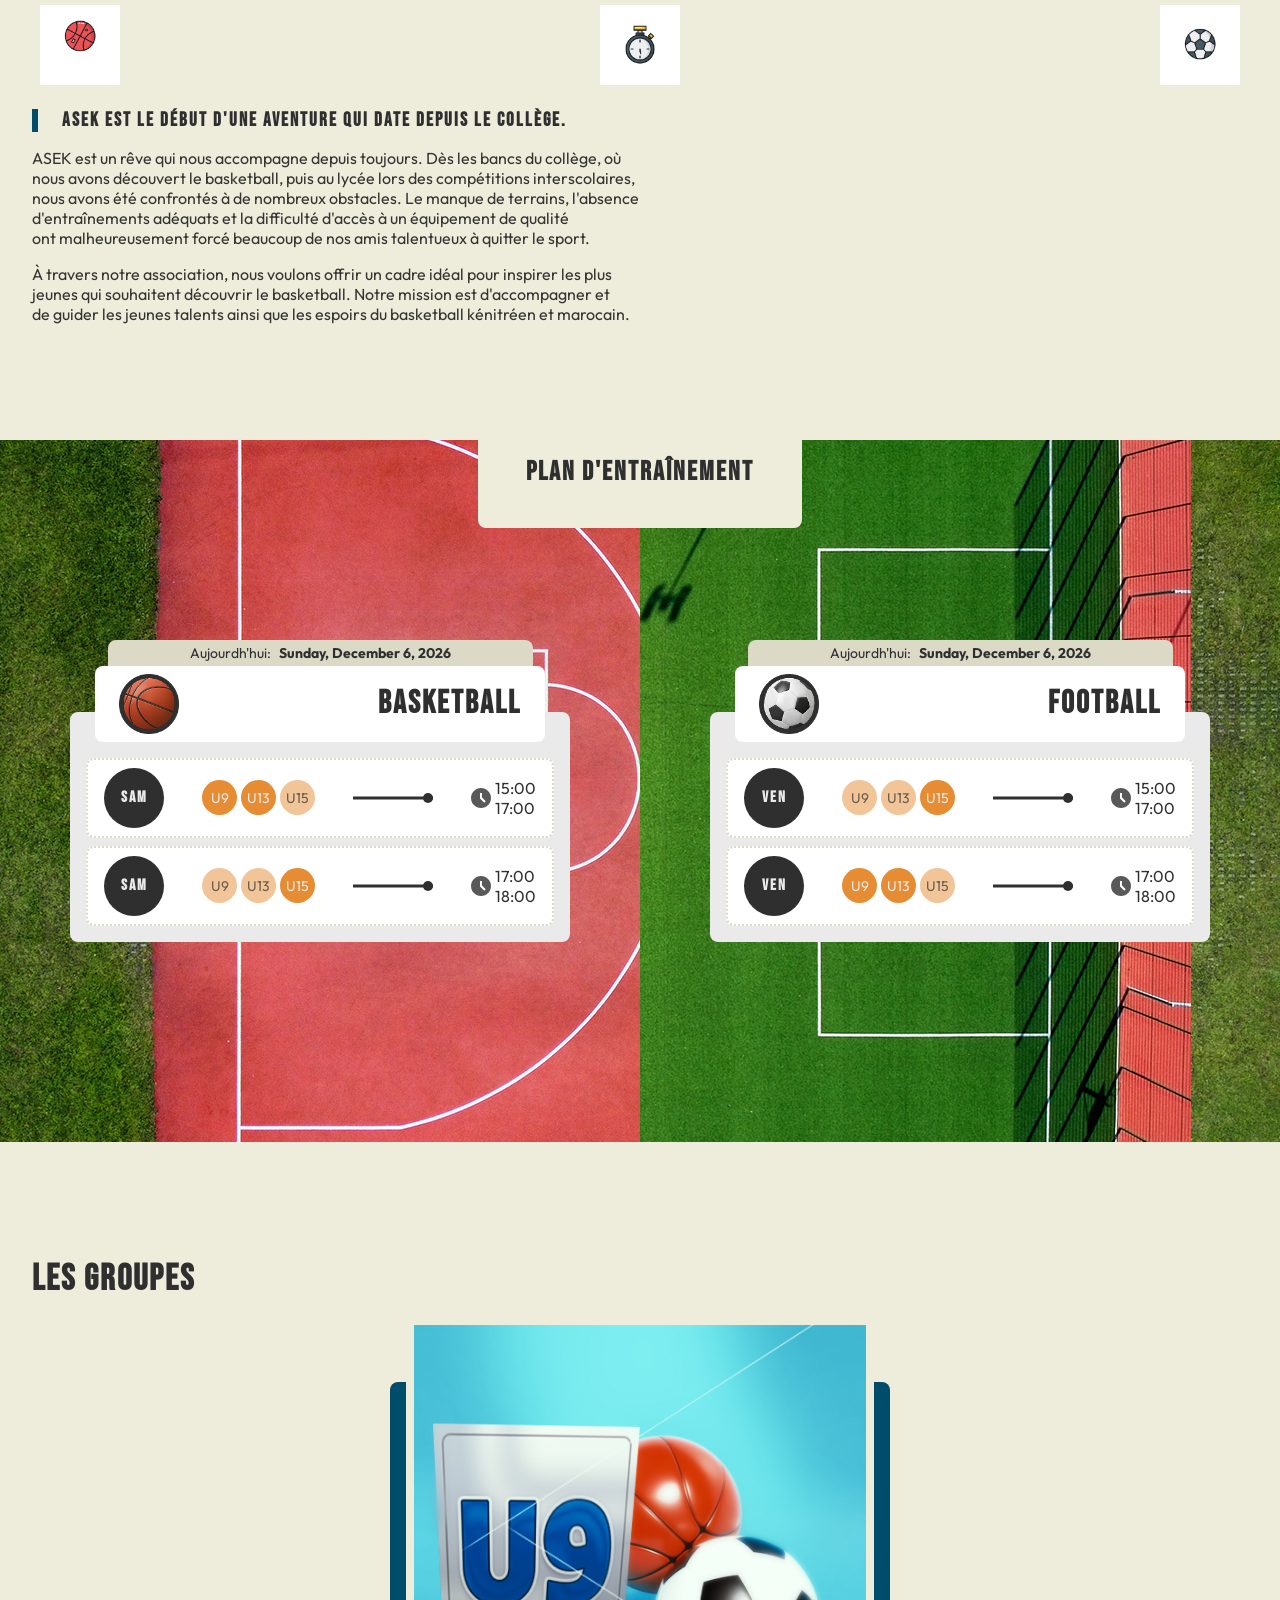
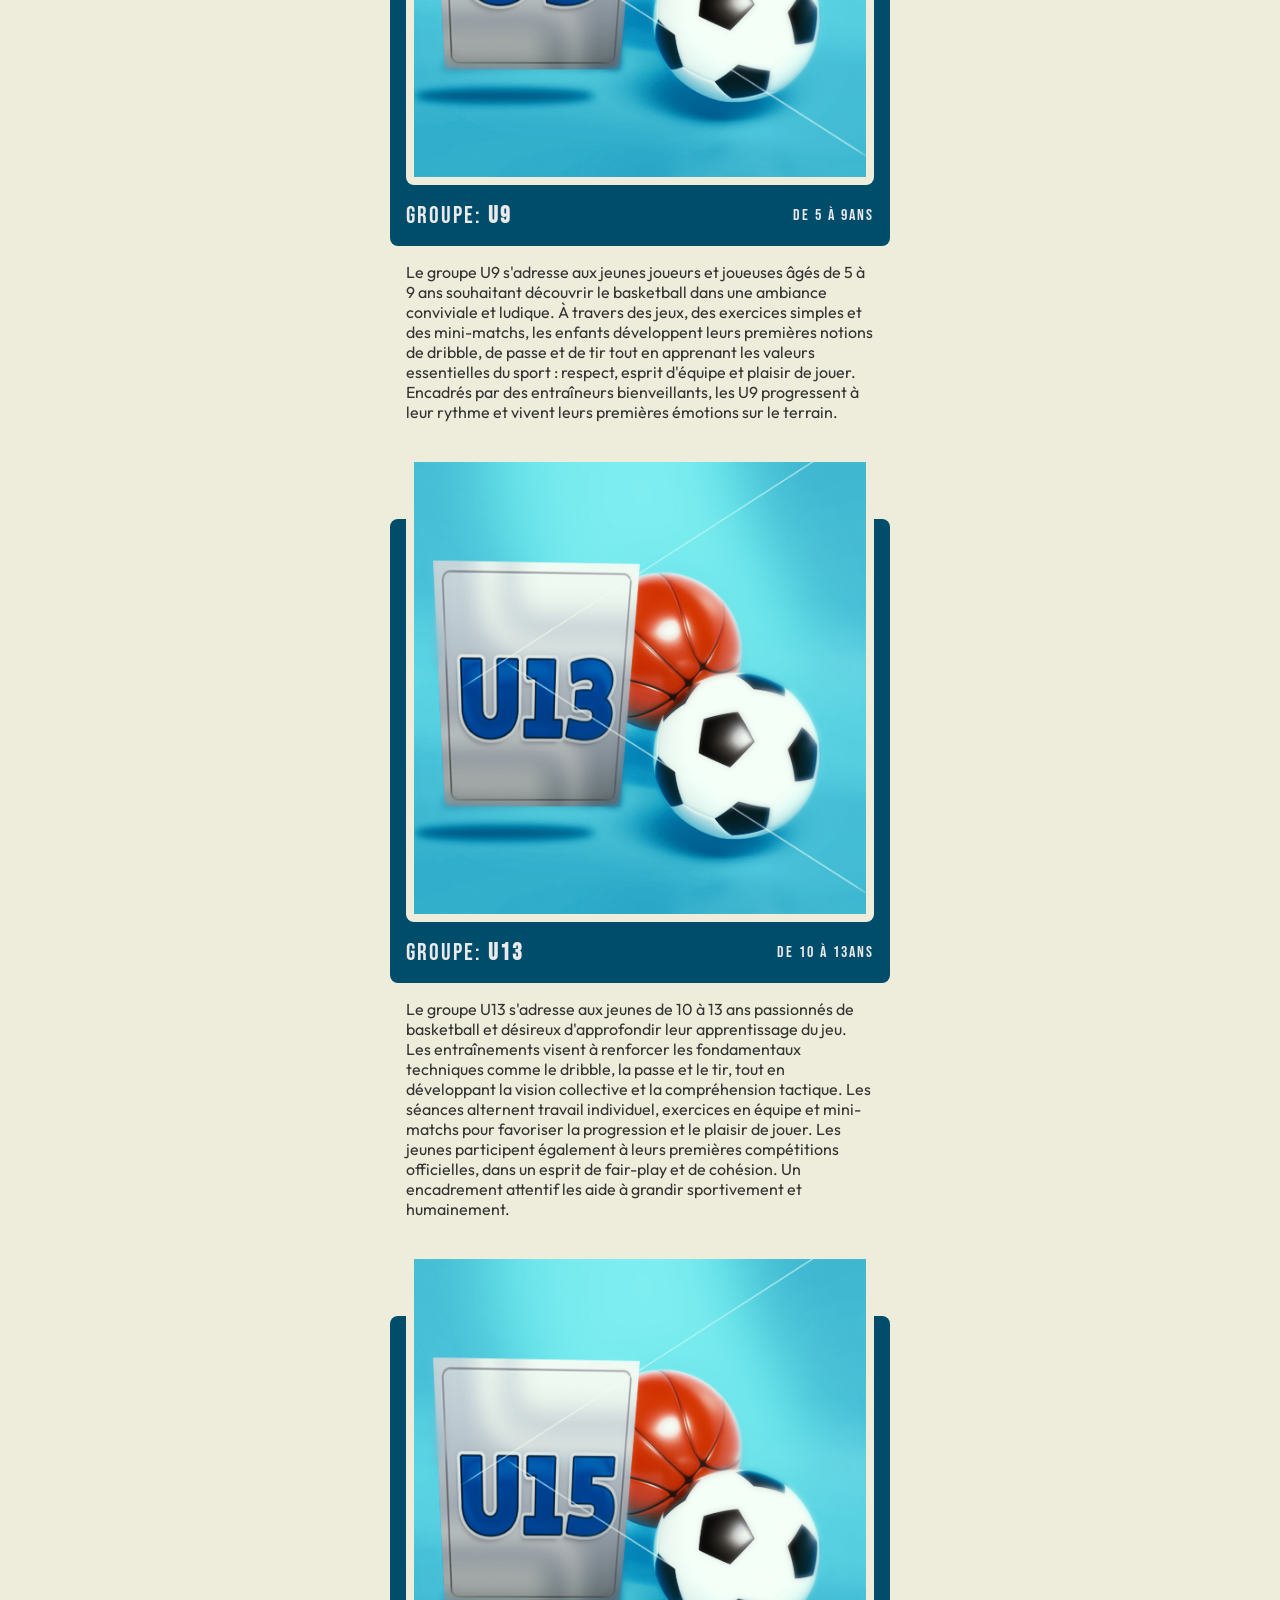
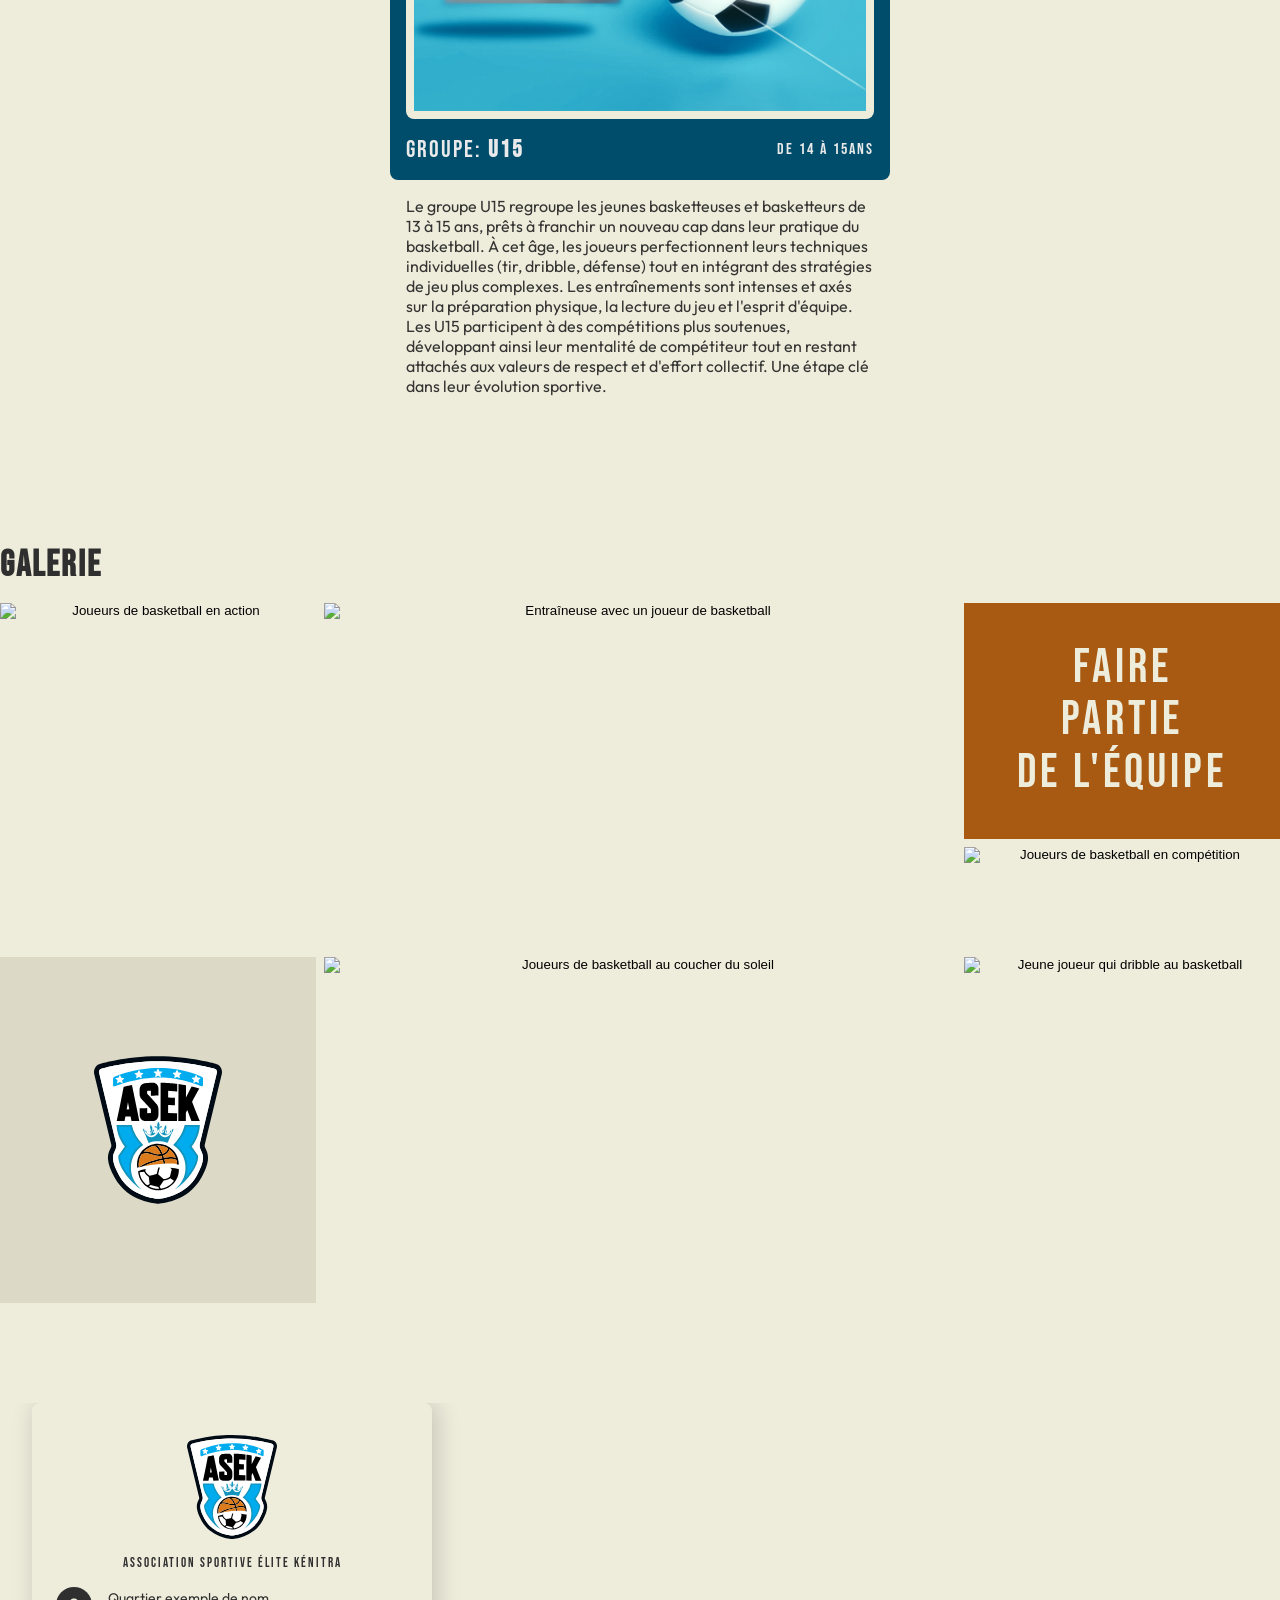
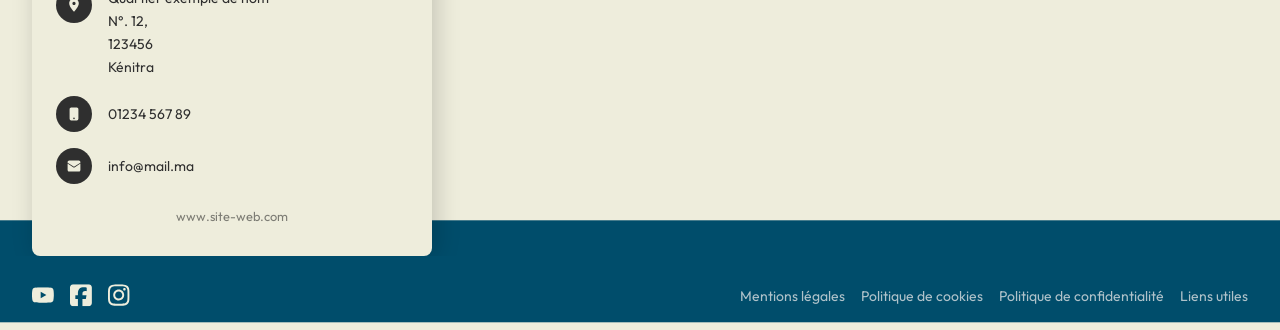
==== commit 9a0701d9: "Add Subpage Hero Section, the breadcrumb feature. Fixe some css incompatibilities" ====
--- a/index.html
+++ b/index.html
@@ -13,13 +13,11 @@
     <title>ASEK | Accueil</title>
   </head>
   <body>
-    <div id="page-loader" class="page-loader" aria-hidden="true" aria-label="Chargement en cours">
-      <span class="page-loader__spinner"></span>
-    </div>
     <h1 class="sr-only">
       ASEK | Association Sportive Élite Kénitra pour le basketball et le
       football
     </h1>
+    <a href="#main-content" class="sr-only" tabindex="0">Contenu principal</a>
     <header id="main-header" class="main-header">
       <div class="container">
         <a href="#" class="logo" title="Association sportive élite kénitra">
@@ -91,7 +89,7 @@
         <a href="#" class="header-nav-call">inscription</a>
       </div>
     </header>
-    <main>
+    <main id="main-content">
       <section class="hero">
         <div class="container">
           <div class="_col-1">
@@ -864,7 +862,9 @@
         <p>© 2025 Association Sportive Élite Kénitra — Tous droits réservés. By <a href="https://www.lemssiah.com" target="_blank" rel="noopener noreferrer" title="Site web Ahmed Lemssiah dévelppeur et designeur web">Ahmed Lemssiah</a></p>
       </div>
     </footer>
-
+    <div id="page-loader" class="page-loader" aria-hidden="true" aria-label="Chargement en cours">
+      <span class="page-loader__spinner"></span>
+    </div>
     <button
       id="back-to-top"
       class="back-to-top"
--- a/_public/style/App.css
+++ b/_public/style/App.css
@@ -581,6 +581,9 @@
     display: none;
     pointer-events: none;
   }
+  .main-header {
+    border: unset;
+  }
   .main-header .logo {
     display: block;
     width: -webkit-fit-content;
@@ -944,7 +947,7 @@
 }
 
 @media (min-width: 934px) {
-  .container {
+  .about .container {
     display: -webkit-box;
     display: -ms-flexbox;
     display: flex;
@@ -1687,6 +1690,8 @@
   padding: var(--space-32) var(--space-24);
   z-index: 10;
   border-radius: var(--space-8);
+  z-index: 100;
+  position: relative;
 }
 @media (min-width: 769px) {
   #main-footer .footer-contact-card {
@@ -1901,4 +1906,93 @@
   font-size: 0.8rem;
   color: rgba(var(--color-dark-200), 0.6);
   padding: 0;
+}
+
+.subpage .page-hero-section {
+  position: relative;
+}
+.subpage .page-hero-section#page-hero-section {
+  -webkit-margin-before: 0;
+          margin-block-start: 0;
+}
+.subpage .page-hero-section h2 {
+  font-size: 2rem;
+}
+.subpage .page-hero-section::after {
+  content: "";
+  position: absolute;
+  inset: 0;
+  background-color: rgba(var(--color-primary-300), 0.9);
+  z-index: 0;
+}
+.subpage .page-hero-section .container {
+  z-index: 100;
+  position: relative;
+  min-height: 197px;
+  place-items: center;
+  place-content: center;
+}
+.subpage .page-hero-section .container ul {
+  display: -webkit-box;
+  display: -ms-flexbox;
+  display: flex;
+  -webkit-box-pack: justify;
+      -ms-flex-pack: justify;
+          justify-content: space-between;
+  -webkit-box-align: center;
+      -ms-flex-align: center;
+          align-items: center;
+  width: -webkit-fit-content;
+  width: -moz-fit-content;
+  width: fit-content;
+  padding-block: 1rem;
+}
+.subpage .page-hero-section .container ul li {
+  -webkit-padding-end: 20px;
+          padding-inline-end: 20px;
+  -webkit-padding-start: var(--space-16);
+          padding-inline-start: var(--space-16);
+  position: relative;
+  text-transform: uppercase;
+  font-weight: 700;
+}
+.subpage .page-hero-section .container ul li::before {
+  content: "";
+  position: absolute;
+  height: 3px;
+  width: 15px;
+  right: -2px;
+  top: 50%;
+  -webkit-transform: translateY(-50%);
+          transform: translateY(-50%);
+  background-color: rgb(var(--color-light-100));
+}
+.subpage .page-hero-section .container ul li::after {
+  content: "";
+  position: absolute;
+  height: 0.5rem;
+  width: 0.5rem;
+  right: -10px;
+  background-color: rgb(var(--color-light-100));
+  border-radius: 50%;
+  top: 50%;
+  -webkit-transform: translateY(-50%);
+          transform: translateY(-50%);
+}
+.subpage .page-hero-section .container ul li:first-of-type {
+  list-style: circle;
+  -webkit-padding-start: unset;
+          padding-inline-start: unset;
+}
+.subpage .page-hero-section .container ul li:first-of-type::marker {
+  color: rgb(var(--color-light-100));
+}
+.subpage .page-hero-section .container ul li:last-of-type {
+  -webkit-padding-end: 0;
+          padding-inline-end: 0;
+  pointer-events: none;
+  color: rgb(var(--color-light-100));
+}
+.subpage .page-hero-section .container ul li:last-of-type::after, .subpage .page-hero-section .container ul li:last-of-type::before {
+  display: none;
 }/*# sourceMappingURL=App.css.map */
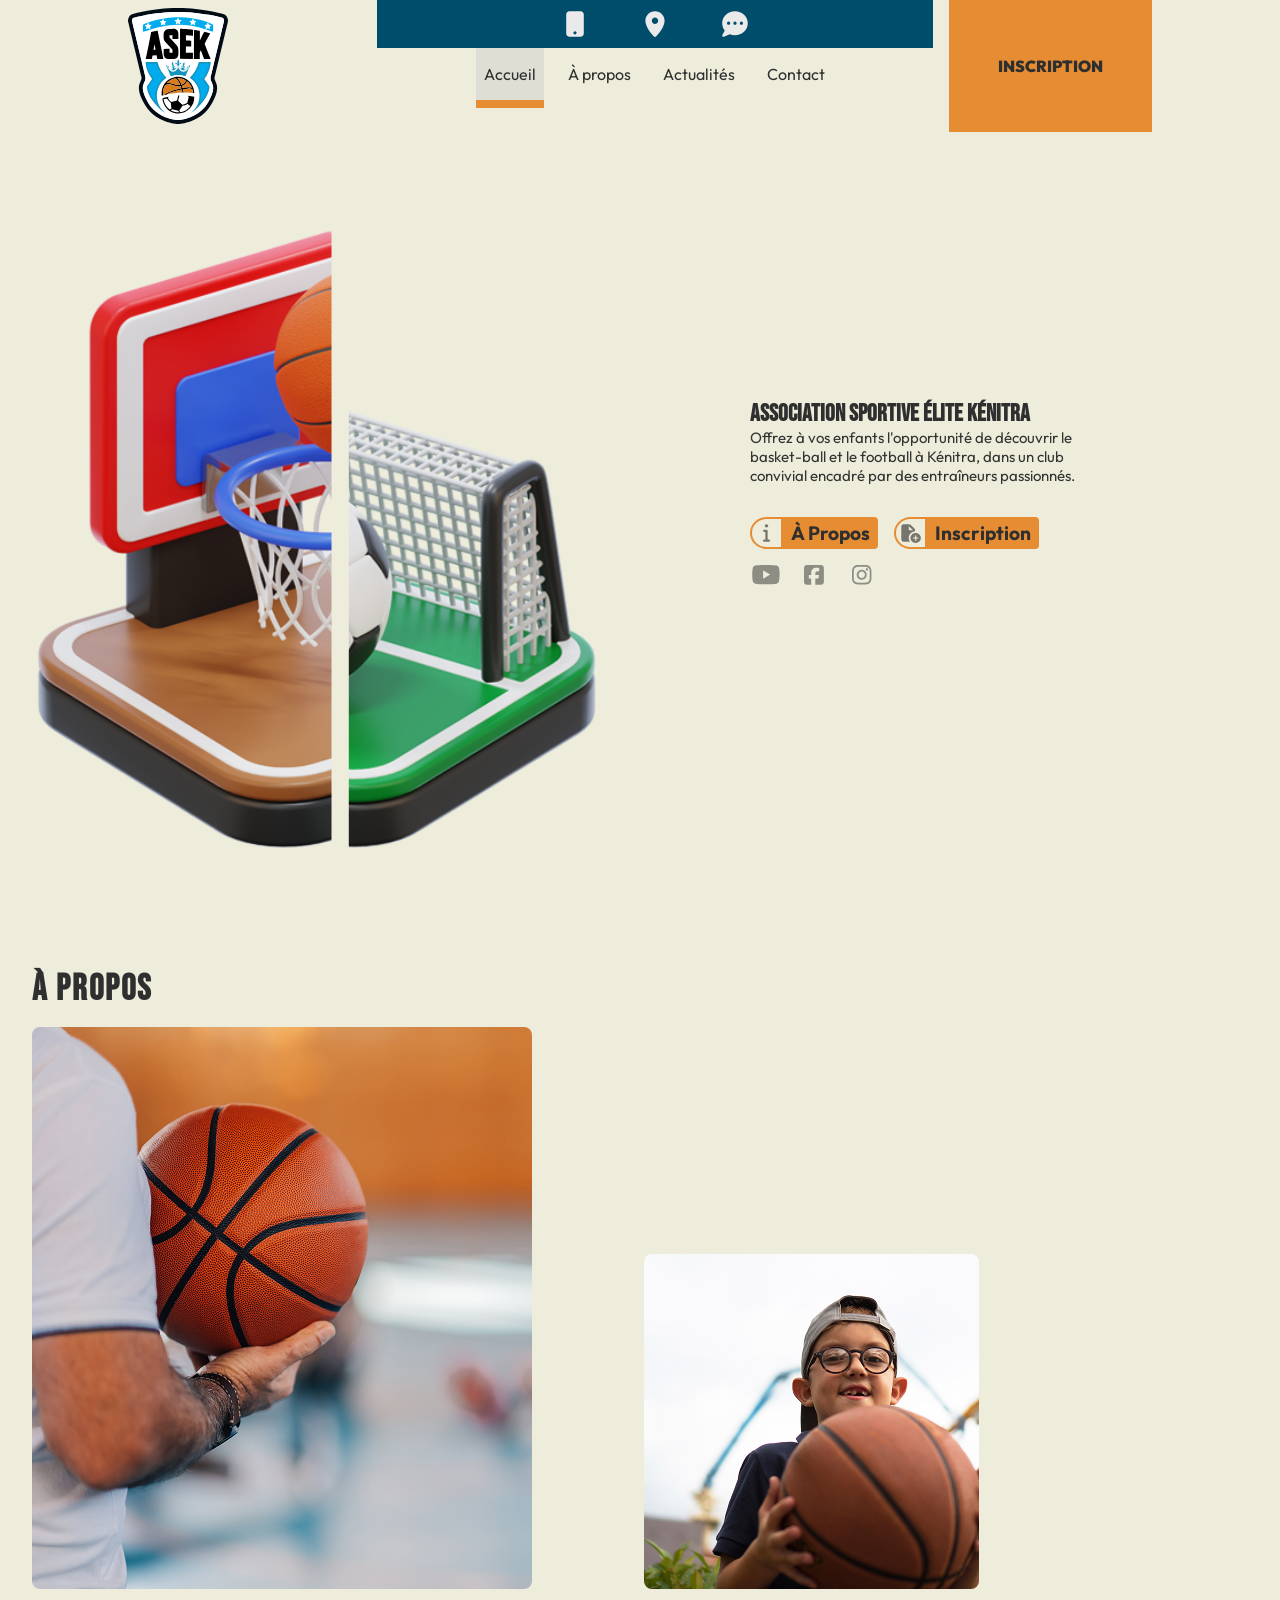
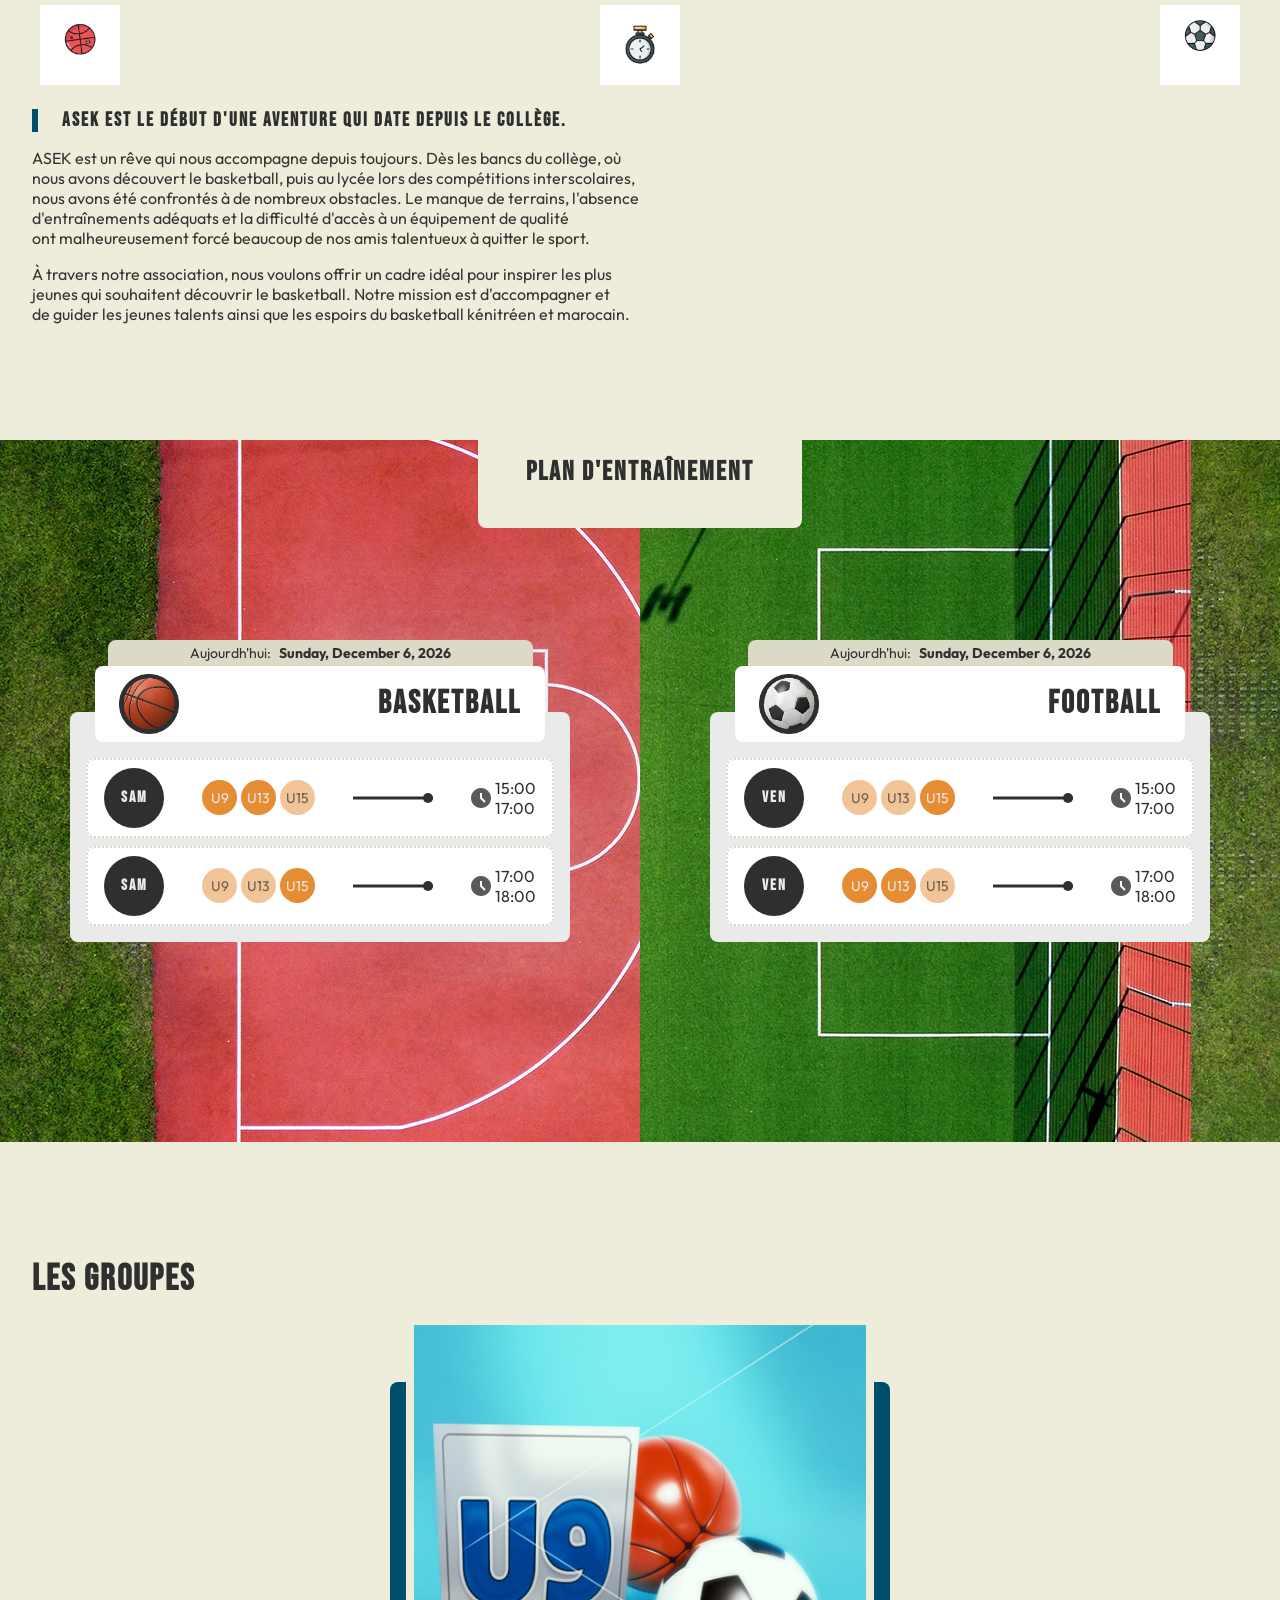
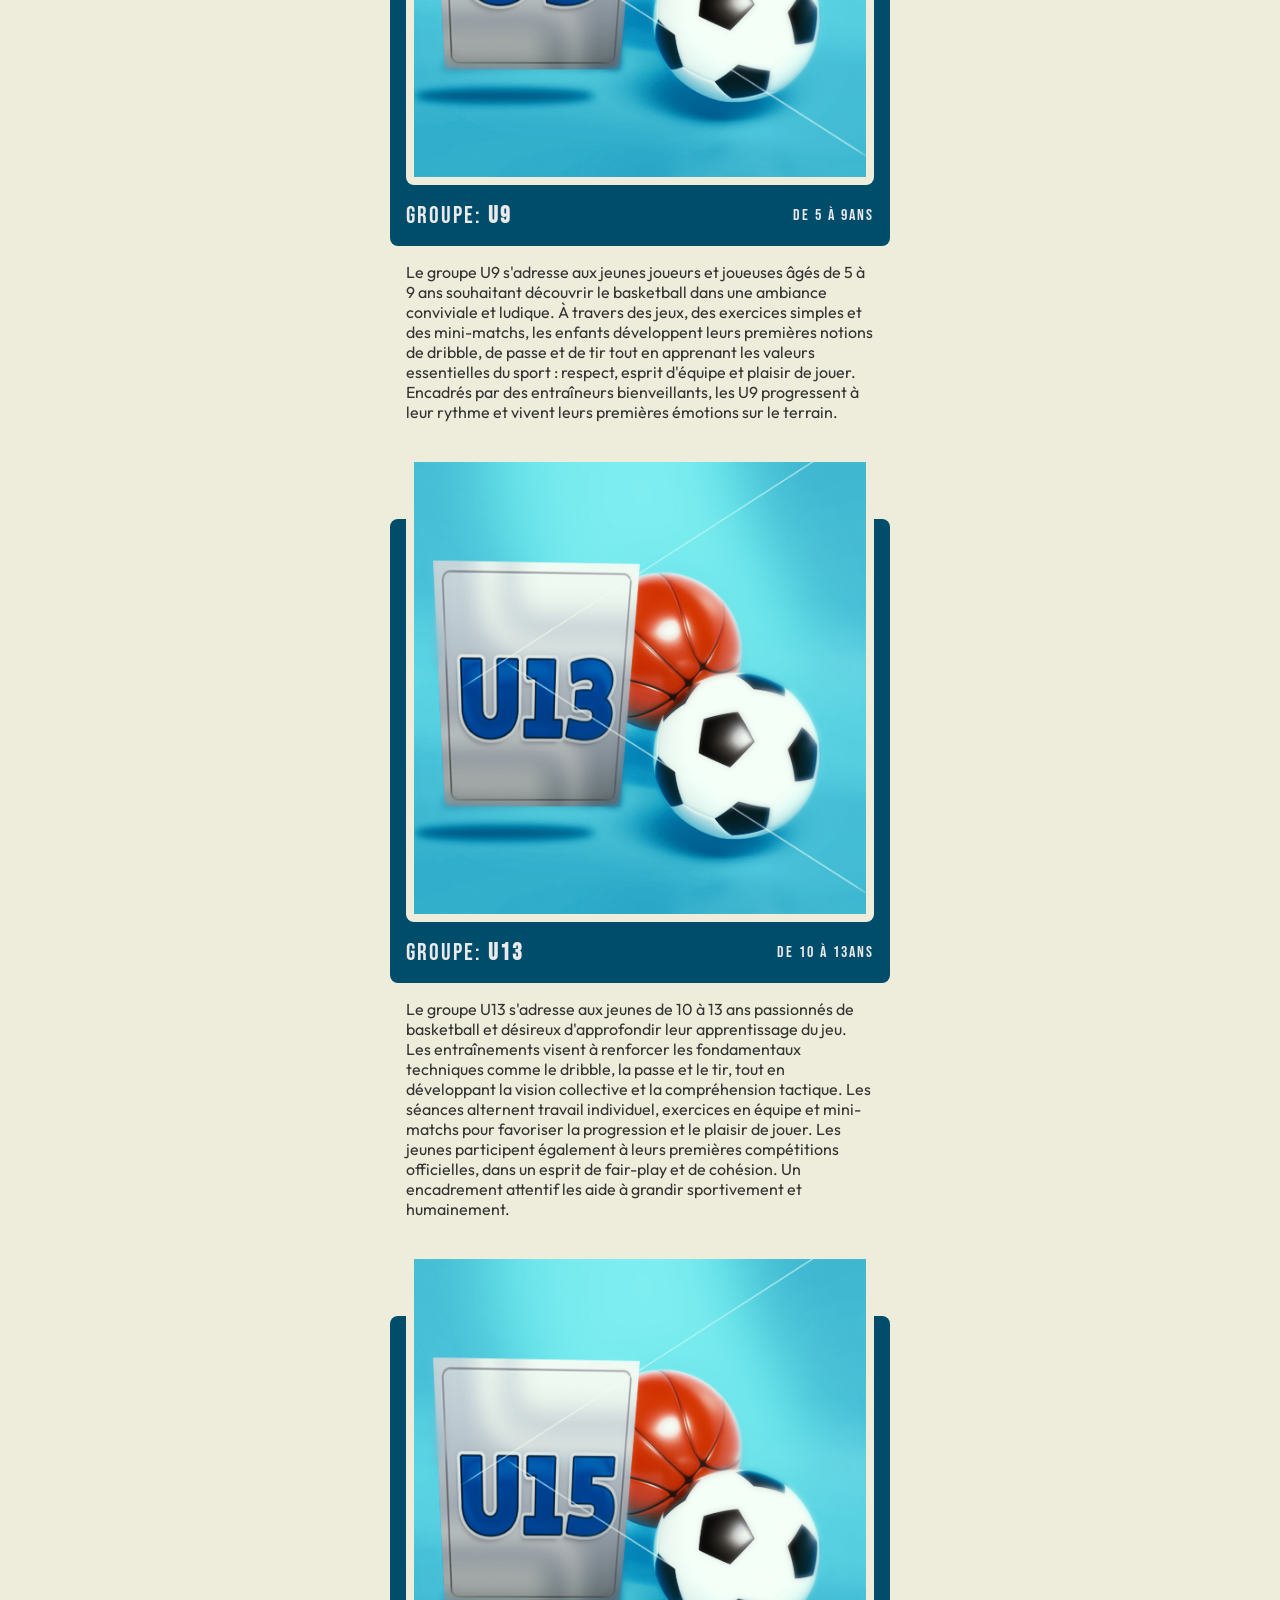
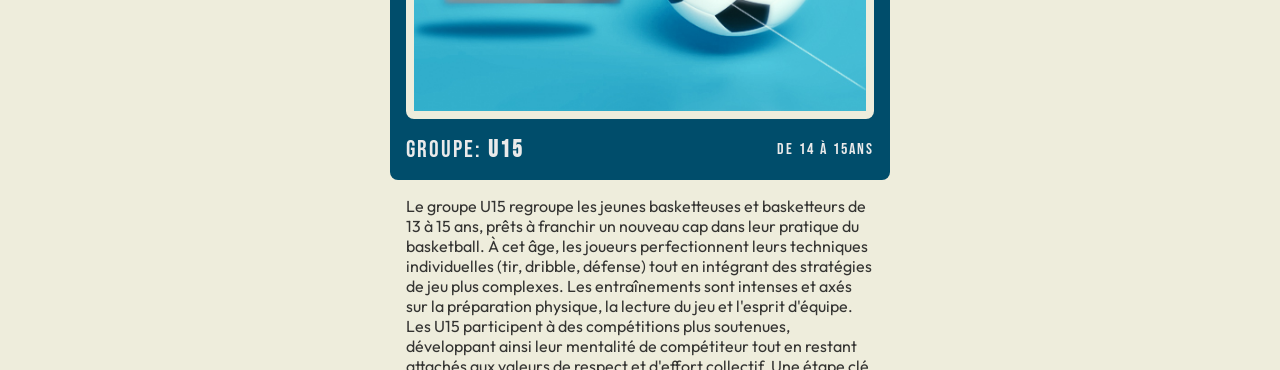
==== commit 7b910ce7: "Change the start page groupes section the map section" ====
--- a/index.html
+++ b/index.html
@@ -453,7 +453,7 @@
             <h2>Les Groupes</h2>
           </div>
         </header>
-        <div class="container">
+        <div class="_groupes-content container">
           <article class="card-container">
             <header>
               <img
--- a/_public/style/App.css
+++ b/_public/style/App.css
@@ -1227,6 +1227,14 @@
     gap: var(--space-16);
   }
 }
+@container (width > 120ch) {
+  section.groupes ._groupes-content {
+    display: -webkit-box;
+    display: -ms-flexbox;
+    display: flex;
+    gap: var(--space-16);
+  }
+}
 section.groupes .card-container {
   max-width: 500px;
   width: 90%;
@@ -1800,6 +1808,7 @@
   min-height: 300px;
   overflow: hidden;
   position: relative;
+  top: 35px;
 }
 #main-footer .footer-map iframe {
   display: block;
@@ -1818,8 +1827,6 @@
 #main-footer .footer-nav-bar {
   background-color: rgb(var(--color-secondary-100));
   padding-block: calc(var(--space-32) * 2) var(--space-16);
-  -webkit-transform: translateY(-35%);
-          transform: translateY(-35%);
 }
 #main-footer .footer-nav-bar .container {
   display: -webkit-box;
@@ -1995,4 +2002,508 @@
 }
 .subpage .page-hero-section .container ul li:last-of-type::after, .subpage .page-hero-section .container ul li:last-of-type::before {
   display: none;
+}
+
+.content-media-section {
+  container-type: inline-size;
+  container-name: content-media;
+}
+.content-media-section .container {
+  padding-block: var(--space-32);
+}
+
+.content-media-wrapper {
+  display: -webkit-box;
+  display: -ms-flexbox;
+  display: flex;
+  -webkit-box-orient: vertical;
+  -webkit-box-direction: normal;
+      -ms-flex-direction: column;
+          flex-direction: column;
+  gap: var(--space-32);
+}
+
+.content-media-figure {
+  margin: 0;
+}
+.content-media-figure img,
+.content-media-figure video {
+  width: 100%;
+  max-width: 100%;
+  height: auto;
+  display: block;
+  border-radius: 4px;
+  -o-object-fit: cover;
+     object-fit: cover;
+}
+
+.content-media-text {
+  display: -webkit-box;
+  display: -ms-flexbox;
+  display: flex;
+  -webkit-box-orient: vertical;
+  -webkit-box-direction: normal;
+      -ms-flex-direction: column;
+          flex-direction: column;
+  -webkit-box-pack: center;
+      -ms-flex-pack: center;
+          justify-content: center;
+  gap: var(--space-16);
+}
+.content-media-text h2 {
+  font-size: 2rem;
+  color: rgb(var(--color-secondary-100));
+}
+.content-media-text .btn-call {
+  -ms-flex-item-align: start;
+      align-self: flex-start;
+  -webkit-margin-before: var(--space-8);
+          margin-block-start: var(--space-8);
+}
+
+@container content-media (inline-size > 50ch) {
+  .content-media-wrapper {
+    -webkit-box-orient: horizontal;
+    -webkit-box-direction: normal;
+        -ms-flex-direction: row;
+            flex-direction: row;
+    -webkit-box-align: center;
+        -ms-flex-align: center;
+            align-items: center;
+  }
+  .content-media-figure {
+    -webkit-box-flex: 0;
+        -ms-flex: 0 0 45%;
+            flex: 0 0 45%;
+    max-width: 45%;
+  }
+  .content-media-figure img,
+  .content-media-figure video {
+    height: 100%;
+    max-height: 500px;
+    -o-object-fit: cover;
+       object-fit: cover;
+  }
+  .content-media-text {
+    -webkit-box-flex: 1;
+        -ms-flex: 1;
+            flex: 1;
+    min-width: 0;
+  }
+}
+.media-cols-section {
+  container-type: inline-size;
+  container-name: media-cols;
+}
+.media-cols-section .container {
+  padding-block: var(--space-32);
+  display: -webkit-box;
+  display: -ms-flexbox;
+  display: flex;
+  -webkit-box-orient: vertical;
+  -webkit-box-direction: normal;
+      -ms-flex-direction: column;
+          flex-direction: column;
+  gap: var(--space-32);
+}
+.media-cols-section h2 {
+  font-size: 2.5rem;
+  color: rgb(var(--color-secondary-100));
+}
+.media-cols-section__figure {
+  margin: 0;
+  border-radius: 12px;
+  overflow: hidden;
+  background-color: rgb(var(--color-light-200));
+}
+.media-cols-section__figure img,
+.media-cols-section__figure video {
+  width: 100%;
+  height: auto;
+  max-height: 420px;
+  max-width: 100%;
+  display: block;
+  -o-object-fit: cover;
+     object-fit: cover;
+}
+.media-cols-section__grid {
+  display: grid;
+  grid-template-columns: 1fr;
+  gap: var(--space-24);
+}
+
+@container media-cols (inline-size > 600px) {
+  .media-cols-section__grid {
+    grid-template-columns: repeat(2, 1fr);
+  }
+}
+.cards-grid-section {
+  container-type: inline-size;
+  container-name: cards-grid;
+}
+.cards-grid-section .container {
+  padding-block: var(--space-32);
+  display: -webkit-box;
+  display: -ms-flexbox;
+  display: flex;
+  -webkit-box-orient: vertical;
+  -webkit-box-direction: normal;
+      -ms-flex-direction: column;
+          flex-direction: column;
+  gap: var(--space-24);
+}
+.cards-grid-section h2 {
+  font-size: 2.5rem;
+  color: rgb(var(--color-secondary-100));
+}
+.cards-grid-section__lead {
+  max-width: 65ch;
+  -webkit-padding-after: 0;
+          padding-block-end: 0;
+}
+.cards-grid-section__grid {
+  display: grid;
+  grid-template-columns: 1fr;
+  gap: var(--space-24);
+}
+.cards-grid-section__card {
+  border-radius: 12px;
+  overflow: hidden;
+  background-color: rgb(var(--color-light-200));
+}
+.cards-grid-section__card-figure {
+  margin: 0;
+}
+.cards-grid-section__card-figure img,
+.cards-grid-section__card-figure video {
+  width: 100%;
+  height: 100%;
+  min-height: 200px;
+  display: block;
+  -o-object-fit: cover;
+     object-fit: cover;
+}
+
+@container cards-grid (inline-size > 560px) {
+  .cards-grid-section__grid {
+    grid-template-columns: repeat(3, 1fr);
+  }
+}
+.price-section {
+  background-color: rgb(var(--color-secondary-200));
+  -webkit-padding-before: var(--space-32);
+          padding-block-start: var(--space-32);
+  overflow: hidden;
+}
+.price-section > .container {
+  text-align: center;
+}
+.price-section .section-header {
+  color: white;
+  font-size: 2rem;
+  -webkit-margin-after: var(--space-16);
+          margin-block-end: var(--space-16);
+}
+.price-section .switcher-container {
+  -webkit-box-pack: center;
+      -ms-flex-pack: center;
+          justify-content: center;
+  -webkit-margin-after: var(--space-32);
+          margin-block-end: var(--space-32);
+}
+.price-section .switcher-container span {
+  color: white;
+}
+.price-section .switcher-container .custom-switcher {
+  background-color: rgba(255, 255, 255, 0.25);
+}
+
+.price-cards-scroll {
+  overflow-x: auto;
+  -webkit-overflow-scrolling: touch;
+  -ms-scroll-snap-type: x mandatory;
+      scroll-snap-type: x mandatory;
+  scroll-padding-inline: var(--space-16);
+  -webkit-padding-after: var(--space-32);
+          padding-block-end: var(--space-32);
+}
+@media (min-width: 68.75rem) {
+  .price-cards-scroll {
+    overflow-x: visible;
+  }
+}
+
+.price-cards {
+  display: -webkit-box;
+  display: -ms-flexbox;
+  display: flex;
+  gap: var(--space-24);
+  -webkit-box-align: center;
+      -ms-flex-align: center;
+          align-items: center;
+  width: -webkit-max-content;
+  width: -moz-max-content;
+  width: max-content;
+}
+@media (min-width: 68.75rem) {
+  .price-cards {
+    width: auto;
+    -webkit-box-pack: center;
+        -ms-flex-pack: center;
+            justify-content: center;
+  }
+}
+
+.price-card {
+  background-color: white;
+  border-radius: var(--space-24);
+  padding: var(--space-24);
+  width: 280px;
+  -ms-flex-negative: 0;
+      flex-shrink: 0;
+  scroll-snap-align: start;
+  display: -webkit-box;
+  display: -ms-flexbox;
+  display: flex;
+  -webkit-box-orient: vertical;
+  -webkit-box-direction: normal;
+      -ms-flex-direction: column;
+          flex-direction: column;
+  gap: var(--space-16);
+  overflow: hidden;
+  -webkit-box-shadow: 0 8px 32px rgba(var(--color-dark-200), 0.15);
+          box-shadow: 0 8px 32px rgba(var(--color-dark-200), 0.15);
+}
+@media (min-width: 68.75rem) {
+  .price-card {
+    width: 300px;
+    -ms-flex-negative: unset;
+        flex-shrink: unset;
+  }
+}
+.price-card--featured {
+  background-color: rgb(var(--color-primary-100));
+  -webkit-padding-after: 0;
+          padding-block-end: 0;
+  width: 300px;
+}
+@media (min-width: 68.75rem) {
+  .price-card--featured {
+    width: 320px;
+    margin-block: -1.5rem;
+  }
+}
+.price-card--featured .price-card__header .price-card__dot {
+  background-color: rgba(255, 255, 255, 0.25);
+  border: 2px solid white;
+}
+.price-card--featured .price-card__header .price-card__name {
+  color: white;
+}
+.price-card--featured .price-card__header .price-card__name span {
+  color: white;
+}
+.price-card--featured .price-card__header .custom-arrow-dot::before {
+  background-color: rgba(255, 255, 255, 0.55);
+}
+.price-card--featured .price-card__header .custom-arrow-dot::after {
+  background-color: rgba(255, 255, 255, 0.55);
+}
+.price-card--featured .price-card__header .price-card__age {
+  color: rgba(255, 255, 255, 0.85);
+}
+.price-card--featured .price-card__features li {
+  color: white;
+}
+.price-card--featured .price-card__features li::before {
+  background-color: white;
+}
+.price-card--featured .price-card__price-block {
+  background-color: white;
+  border-radius: 50% 50% 0 0/3rem 3rem 0 0;
+  padding: 3rem var(--space-24) var(--space-24);
+  margin-inline: calc(var(--space-24) * -1);
+  display: -webkit-box;
+  display: -ms-flexbox;
+  display: flex;
+  -webkit-box-orient: vertical;
+  -webkit-box-direction: normal;
+      -ms-flex-direction: column;
+          flex-direction: column;
+  -webkit-box-align: center;
+      -ms-flex-align: center;
+          align-items: center;
+  gap: var(--space-16);
+}
+.price-card__header {
+  display: -webkit-box;
+  display: -ms-flexbox;
+  display: flex;
+  -webkit-box-align: center;
+      -ms-flex-align: center;
+          align-items: center;
+  gap: var(--space-8);
+}
+.price-card__header .custom-arrow-dot {
+  -webkit-box-flex: 1;
+      -ms-flex: 1;
+          flex: 1;
+  max-width: unset;
+  min-width: 20px;
+}
+.price-card__dot {
+  width: 20px;
+  height: 20px;
+  background-color: rgb(var(--color-dark-100));
+  border-radius: 50%;
+  -ms-flex-negative: 0;
+      flex-shrink: 0;
+}
+.price-card__name {
+  font-family: var(--title);
+  font-size: 1.1rem;
+  letter-spacing: 1px;
+  white-space: nowrap;
+  color: rgb(var(--color-dark-100));
+}
+.price-card__name span {
+  color: rgb(var(--color-secondary-100));
+}
+.price-card__age {
+  font-size: 12px;
+  color: rgba(var(--color-dark-100), 0.6);
+  white-space: nowrap;
+}
+.price-card__features {
+  list-style: none;
+  display: -webkit-box;
+  display: -ms-flexbox;
+  display: flex;
+  -webkit-box-orient: vertical;
+  -webkit-box-direction: normal;
+      -ms-flex-direction: column;
+          flex-direction: column;
+  gap: var(--space-8);
+  -webkit-box-flex: 1;
+      -ms-flex: 1;
+          flex: 1;
+}
+.price-card__features li {
+  display: -webkit-box;
+  display: -ms-flexbox;
+  display: flex;
+  -webkit-box-align: start;
+      -ms-flex-align: start;
+          align-items: flex-start;
+  gap: var(--space-8);
+  font-size: 14px;
+  color: rgb(var(--color-dark-200));
+  padding: 0;
+}
+.price-card__features li::before {
+  content: "";
+  width: 10px;
+  height: 10px;
+  border-radius: 50%;
+  background-color: rgb(var(--color-primary-100));
+  -ms-flex-negative: 0;
+      flex-shrink: 0;
+  -webkit-margin-before: 4px;
+          margin-block-start: 4px;
+}
+.price-card__price-block {
+  -webkit-margin-before: auto;
+          margin-block-start: auto;
+  display: -webkit-box;
+  display: -ms-flexbox;
+  display: flex;
+  -webkit-box-orient: vertical;
+  -webkit-box-direction: normal;
+      -ms-flex-direction: column;
+          flex-direction: column;
+  -webkit-box-align: center;
+      -ms-flex-align: center;
+          align-items: center;
+  gap: var(--space-16);
+}
+.price-card__price {
+  display: -webkit-box;
+  display: -ms-flexbox;
+  display: flex;
+  -webkit-box-align: start;
+      -ms-flex-align: start;
+          align-items: flex-start;
+  gap: var(--space-4);
+  line-height: 1;
+}
+.price-card__amount {
+  font-family: var(--title);
+  font-size: 4.5rem;
+  color: rgb(var(--color-primary-100));
+  line-height: 0.9;
+}
+.price-card__unit {
+  display: -webkit-box;
+  display: -ms-flexbox;
+  display: flex;
+  -webkit-box-orient: vertical;
+  -webkit-box-direction: normal;
+      -ms-flex-direction: column;
+          flex-direction: column;
+  -ms-flex-item-align: end;
+      align-self: flex-end;
+  font-size: 0.65rem;
+  font-weight: 900;
+  letter-spacing: 1px;
+  text-transform: uppercase;
+  color: rgb(var(--color-primary-100));
+  -webkit-padding-after: 0.3rem;
+          padding-block-end: 0.3rem;
+}
+.price-card__cta {
+  display: -webkit-inline-box;
+  display: -ms-inline-flexbox;
+  display: inline-flex;
+  -webkit-box-align: center;
+      -ms-flex-align: center;
+          align-items: center;
+  -webkit-box-pack: center;
+      -ms-flex-pack: center;
+          justify-content: center;
+  gap: var(--space-8);
+  background-color: rgb(var(--color-primary-100));
+  color: white;
+  padding: 0.6rem var(--space-24);
+  border-radius: var(--space-8);
+  font-size: 0.8rem;
+  font-weight: 700;
+  letter-spacing: 2px;
+  text-transform: uppercase;
+  -webkit-transition: background-color var(--animation-short);
+  transition: background-color var(--animation-short);
+}
+.price-card__cta:hover {
+  background-color: rgb(var(--color-primary-200));
+}
+.price-card__cta::after {
+  display: none;
+}
+.price-card__cta .icon svg {
+  width: 14px;
+  height: 14px;
+  max-width: unset;
+  fill: white;
+}
+
+.price-cards .price-yearly {
+  display: none;
+}
+.price-cards .price-monthly {
+  display: inline;
+}
+.price-cards.is-yearly .price-yearly {
+  display: inline;
+}
+.price-cards.is-yearly .price-monthly {
+  display: none;
 }/*# sourceMappingURL=App.css.map */
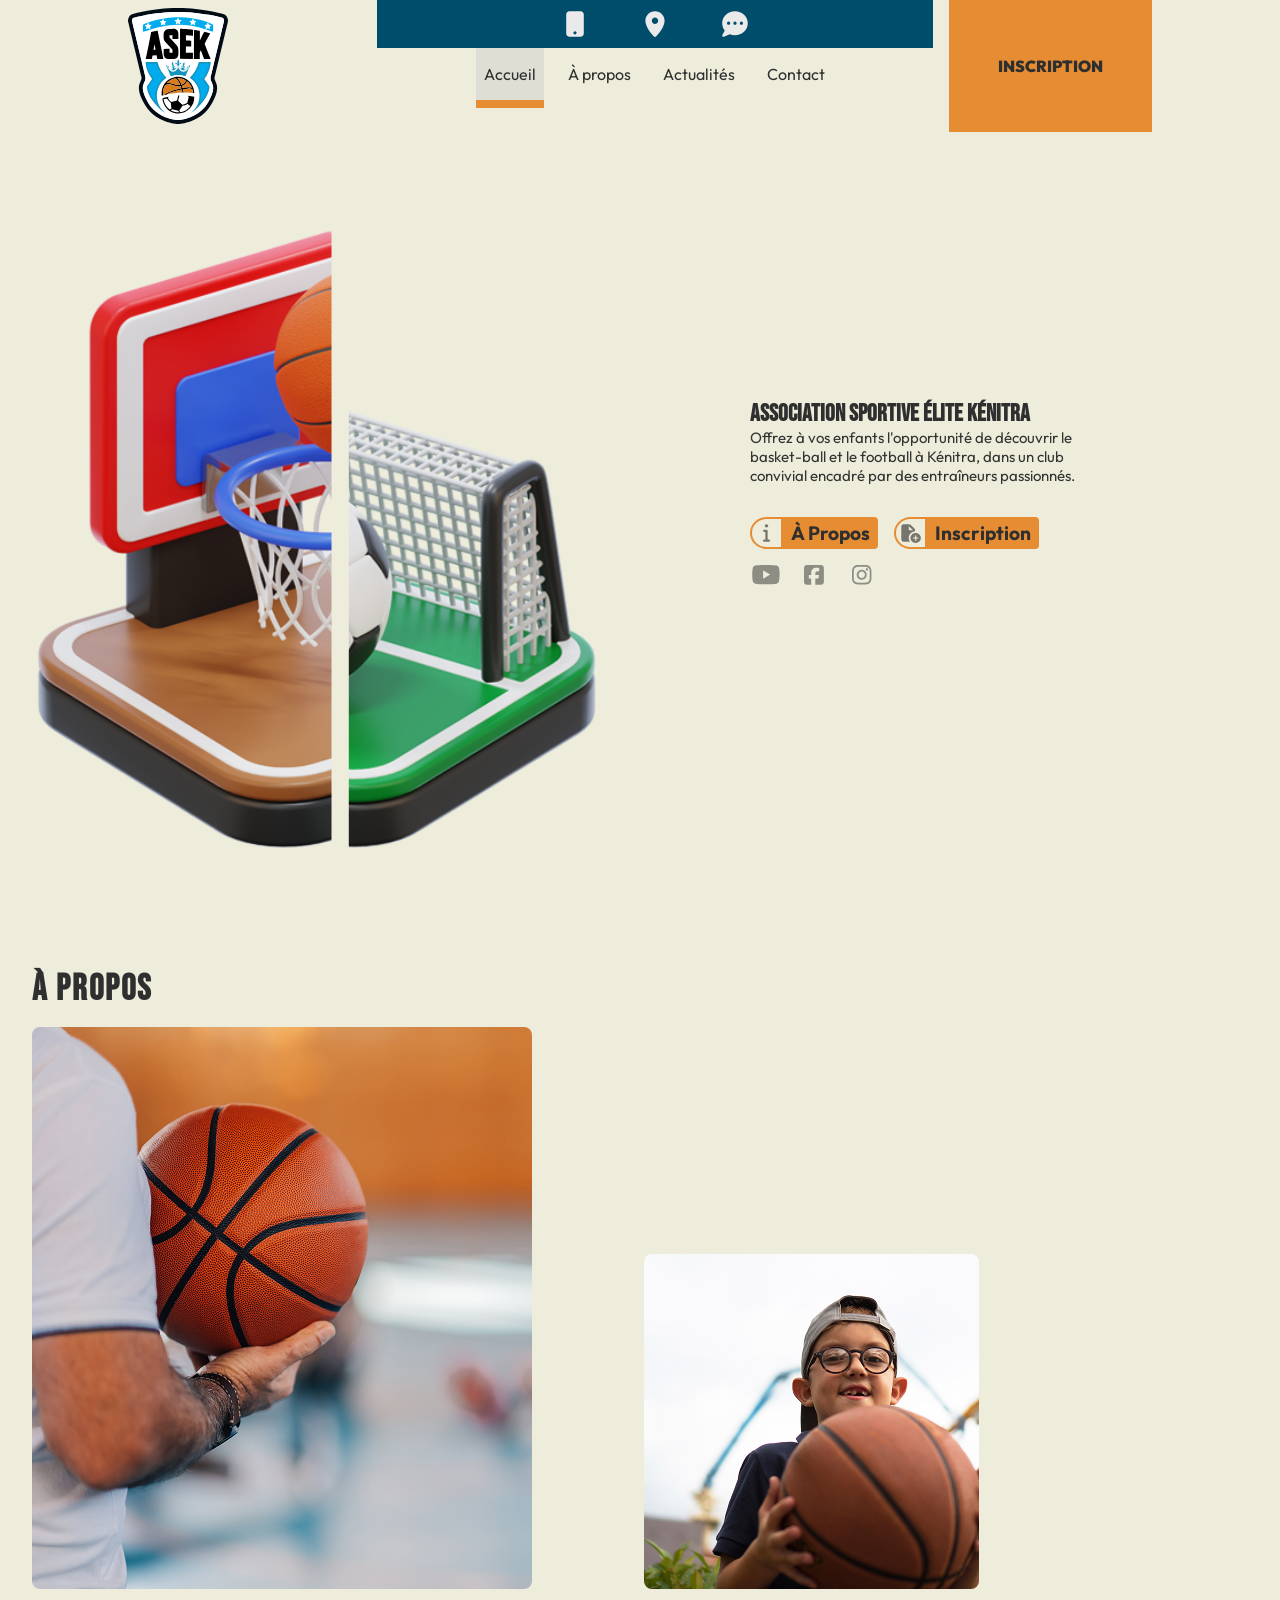
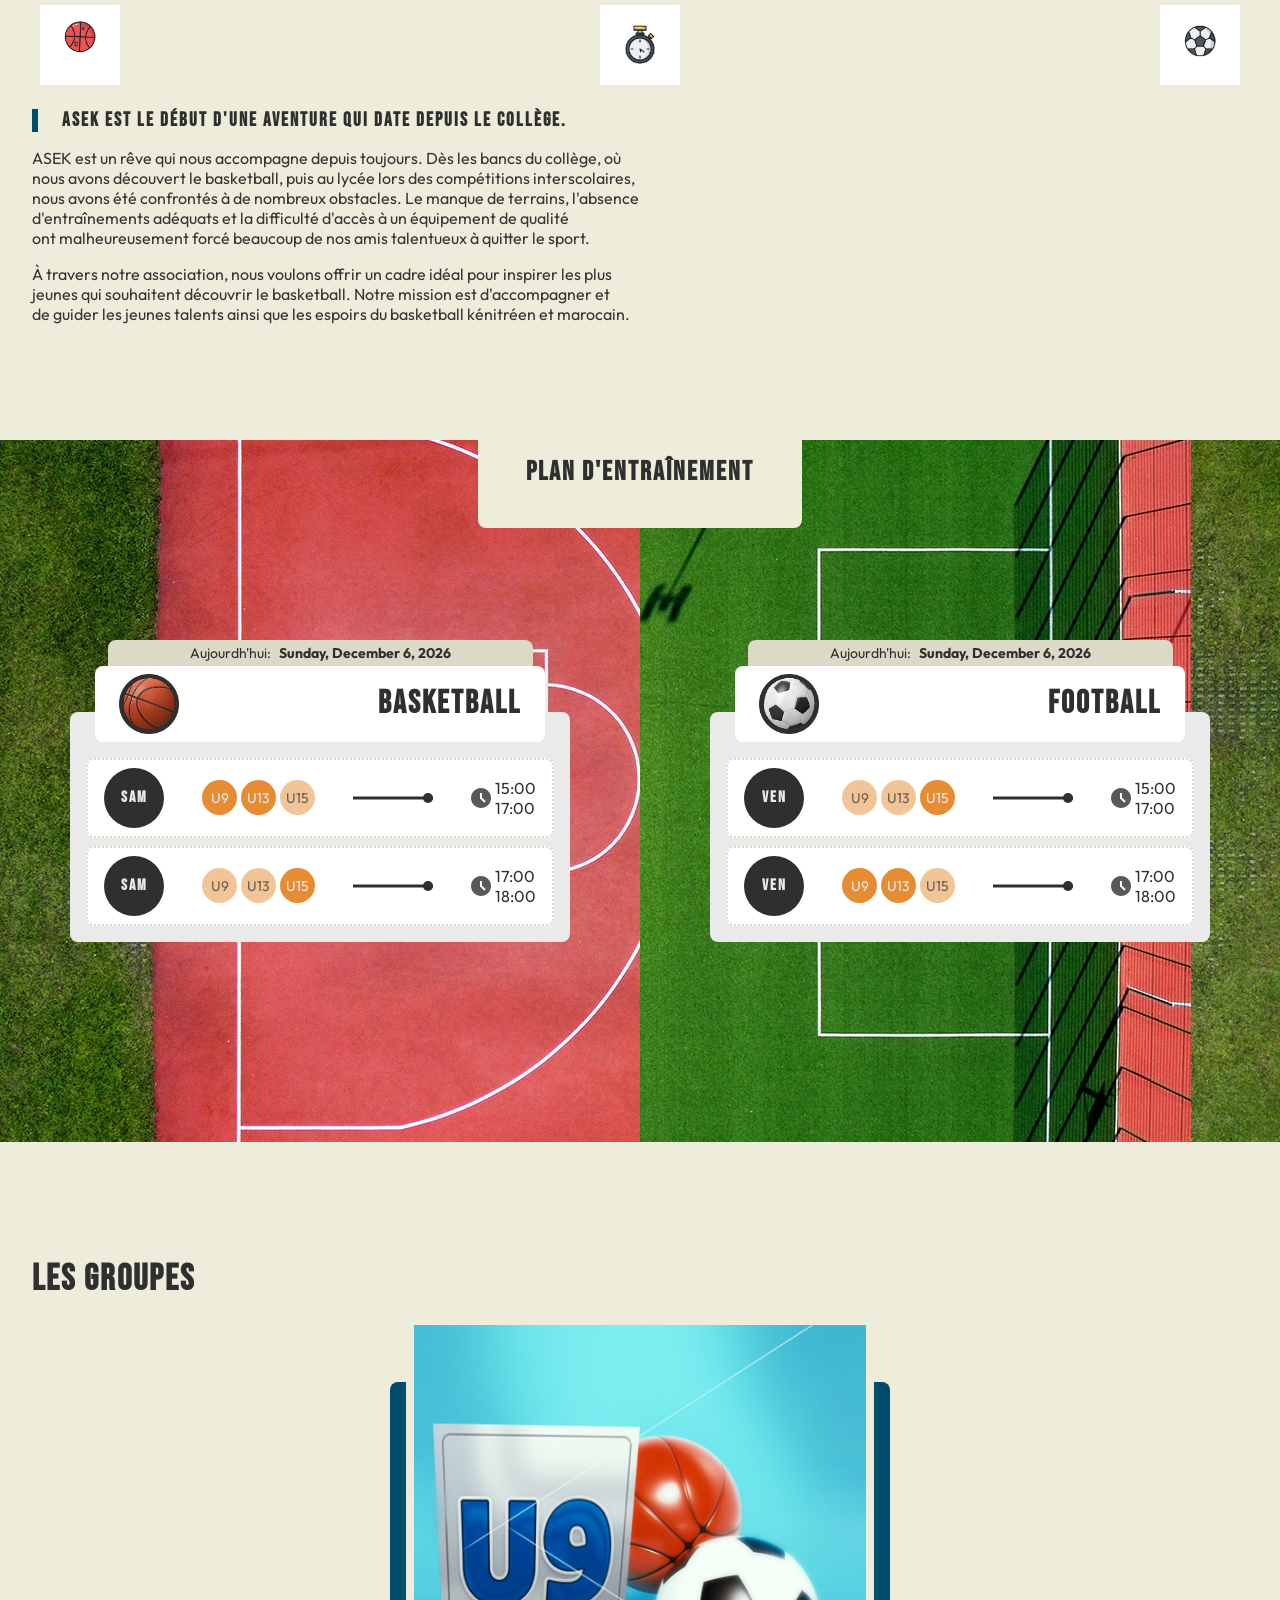
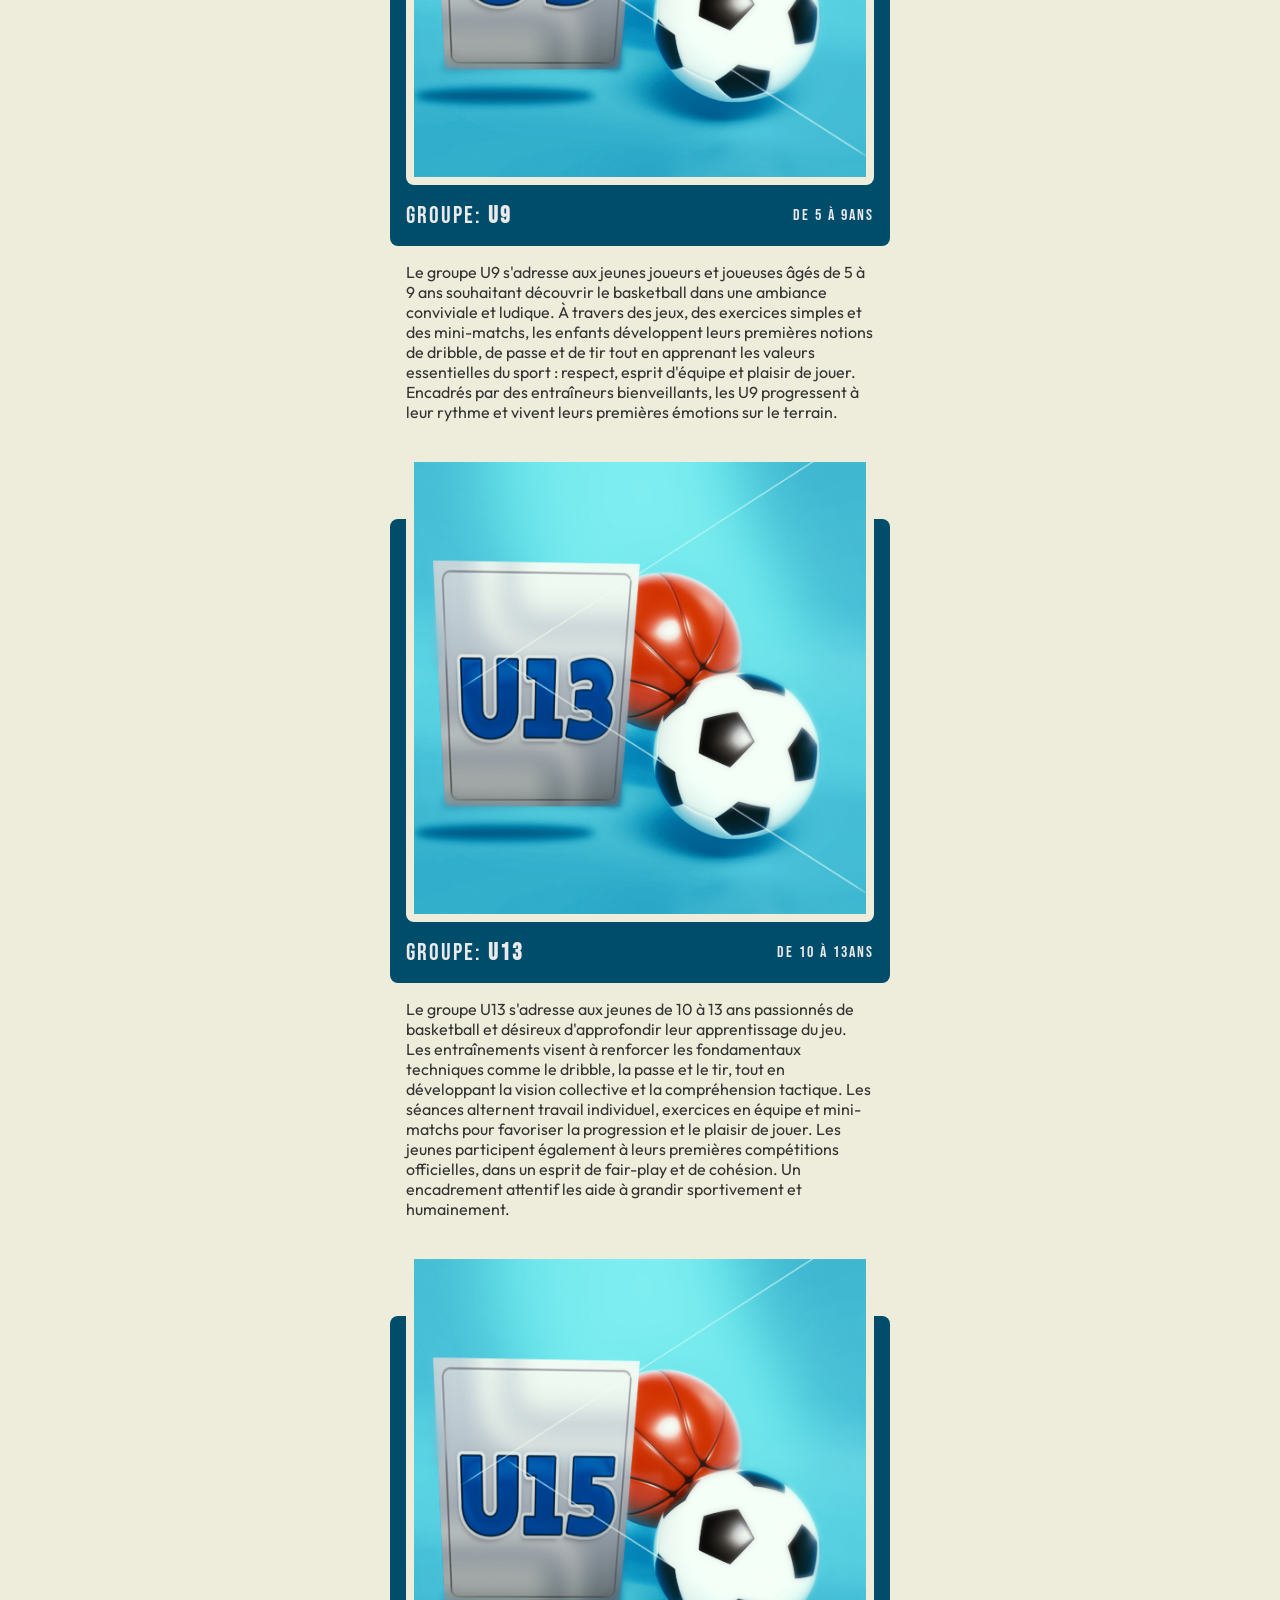
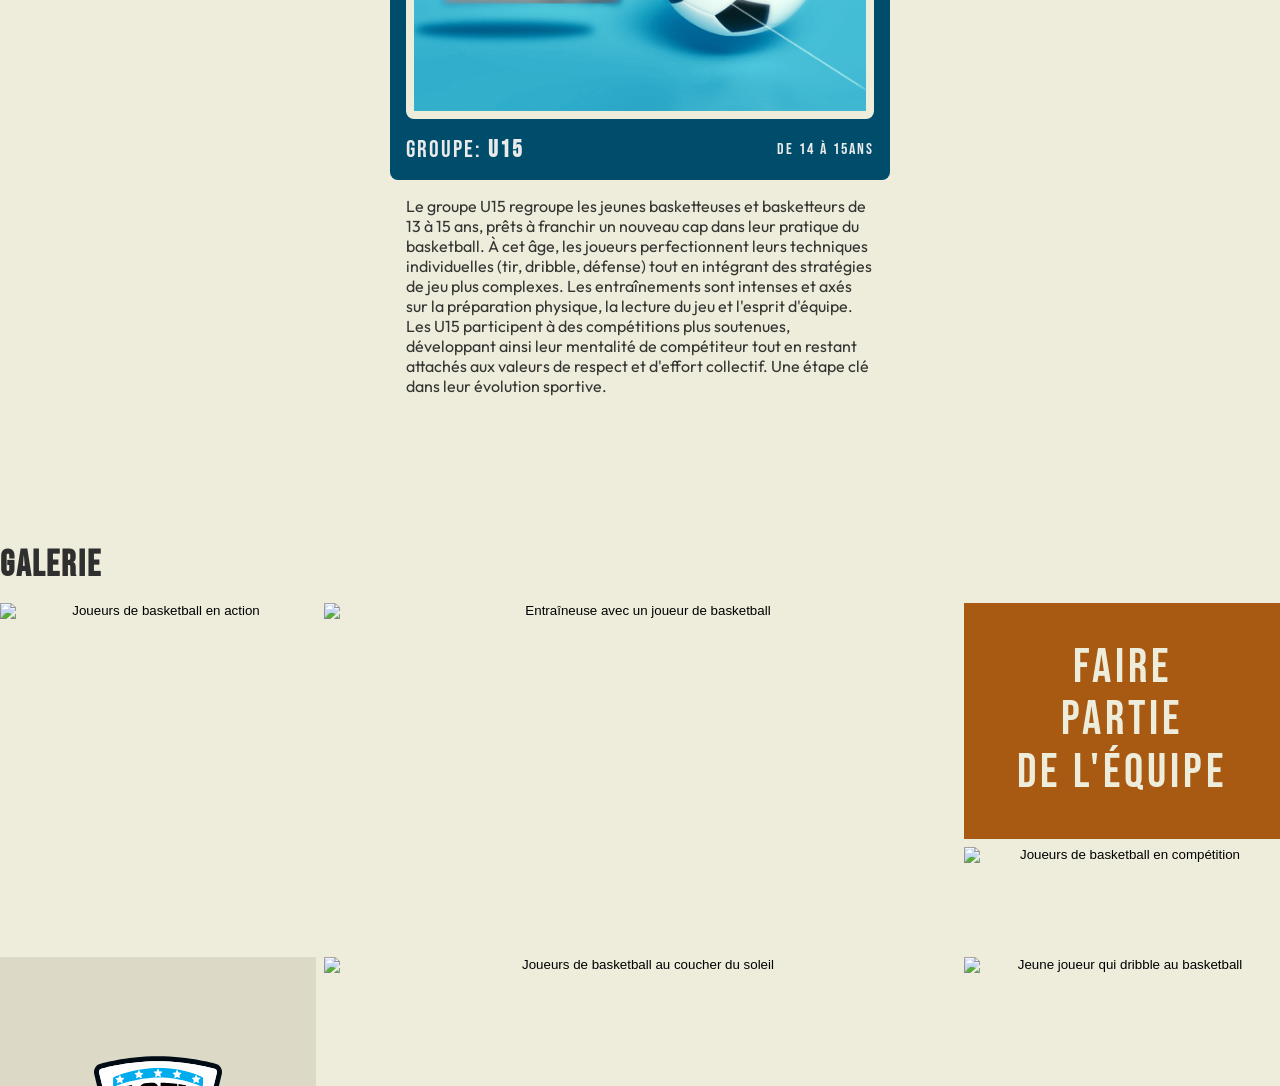
==== commit 1333c332: "Add contact form" ====
--- a/index.html
+++ b/index.html
@@ -78,8 +78,12 @@
               <span></span>
               <span></span>
             </button>
-            <ul class="_nav-list">  
-              <li><a href="index.html" class="current" aria-current="true">Accueil</a></li>
+            <ul class="_nav-list">
+              <li>
+                <a href="index.html" class="current" aria-current="true"
+                  >Accueil</a
+                >
+              </li>
               <li><a href="apropos.html">À propos</a></li>
               <li><a href="#">Actualités</a></li>
               <li><a href="#">Contact</a></li>
@@ -212,9 +216,21 @@
               loading="lazy"
             />
             <div class="__sport-icon" aria-hidden="true">
-              <img src="./_public/media/Icons/envato/08.gif" alt="" loading="lazy" />
-              <img src="./_public/media/Icons/envato/53.gif" alt="" loading="lazy" />
-              <img src="./_public/media/Icons/envato/23.gif" alt="" loading="lazy" />
+              <img
+                src="./_public/media/Icons/envato/08.gif"
+                alt=""
+                loading="lazy"
+              />
+              <img
+                src="./_public/media/Icons/envato/53.gif"
+                alt=""
+                loading="lazy"
+              />
+              <img
+                src="./_public/media/Icons/envato/23.gif"
+                alt=""
+                loading="lazy"
+              />
             </div>
           </div>
           <div class="_col-2">
@@ -462,7 +478,10 @@
                 loading="lazy"
               />
               <div class="card-title">
-                <h3><span>Groupe: <strong>U9</strong></span> <span>De 5 à 9ans</span></h3>
+                <h3>
+                  <span>Groupe: <strong>U9</strong></span>
+                  <span>De 5 à 9ans</span>
+                </h3>
               </div>
             </header>
             <div class="card-body">
@@ -478,7 +497,6 @@
                 émotions sur le terrain.
               </p>
             </div>
-           
           </article>
           <article class="card-container">
             <header>
@@ -488,7 +506,10 @@
                 loading="lazy"
               />
               <div class="card-title">
-                <h3><span>Groupe: <strong>U13</strong></span> <span>De 10 à 13ans</span></h3>
+                <h3>
+                  <span>Groupe: <strong>U13</strong></span>
+                  <span>De 10 à 13ans</span>
+                </h3>
               </div>
             </header>
             <div class="card-body">
@@ -506,7 +527,6 @@
                 humainement.
               </p>
             </div>
-           
           </article>
           <article class="card-container">
             <header>
@@ -516,7 +536,10 @@
                 loading="lazy"
               />
               <div class="card-title">
-                <h3><span>Groupe: <strong>U15</strong></span> <span>De 14 à 15ans</span></h3>
+                <h3>
+                  <span>Groupe: <strong>U15</strong></span>
+                  <span>De 14 à 15ans</span>
+                </h3>
               </div>
             </header>
             <div class="card-body">
@@ -534,7 +557,6 @@
                 sportive.
               </p>
             </div>
-           
           </article>
         </div>
       </section>
@@ -696,6 +718,74 @@
               >
             </div>
           </dialog>
+        </div>
+      </section>
+      <section class="contact">
+        <header class="section-header">
+          <div class="container">
+            <h2>Contact</h2>
+          </div>
+        </header>
+        <div class="container">
+          <article class="_col-1">
+            <h3>Contactez-nous</h3>
+            <p>
+              Pour toute question, suggestion ou demande d'information,
+              n'hésitez pas à nous contacter. Nous sommes là pour vous aider et
+              répondre à vos besoins. Vous pouvez nous joindre par téléphone,
+              par email ou via notre formulaire de contact en ligne. Nous serons
+              ravis de vous entendre et de vous accompagner dans votre parcours
+              avec ASEK.
+            </p>
+            <ul>
+              <li>
+                <strong>Téléphone:</strong>
+                <a href="tel:+21201234567890">01234 567 89</a>
+              </li>
+              <li>
+                <strong>Email:</strong>
+                <a
+                  href="mailto:info@asek.team"
+                  target="_blank"
+                  rel="noopener noreferrer"
+                >
+                  info@asek.team
+                </a>
+              </li>
+            </ul>
+          </article>
+          <div class="_col-2">
+            <form id="fixed-form">
+              <div class="form-group">
+                <label for="name">Nom</label>
+                <input type="text" id="name" name="name" required />
+              </div>
+              <div class="form-group">
+                <label for="email">Email</label>
+                <input type="email" id="email" name="email" required />
+              </div>
+              <div class="form-group">
+                <label for="message">Message</label>
+                <textarea
+                  id="message"
+                  name="message"
+                  rows="5"
+                  required
+                ></textarea>
+              </div>
+              <button type="submit" class="btn-call">
+                <span class="icon">
+                  <svg xmlns="http://www.w3.org/2000/svg" viewBox="0 0 640 640">
+                    <!--!Font Awesome Free v7.2.0 by @fontawesome - https://fontawesome.com License - https://fontawesome.com/license/free Copyright 2026 Fonticons, Inc.-->
+                    <path
+                      d="M568.4 37.7C578.2 34.2 589 36.7 596.4 44C603.8 51.3 606.2 62.2 602.7 72L424.7 568.9C419.7 582.8 406.6 592 391.9 592C377.7 592 364.9 583.4 359.6 570.3L295.4 412.3C290.9 401.3 292.9 388.7 300.6 379.7L395.1 267.3C400.2 261.2 399.8 252.3 394.2 246.7C388.6 241.1 379.6 240.7 373.6 245.8L261.2 340.1C252.1 347.7 239.6 349.7 228.6 345.3L70.1 280.8C57 275.5 48.4 262.7 48.4 248.5C48.4 233.8 57.6 220.7 71.5 215.7L568.4 37.7z"
+                    />
+                  </svg>
+                </span>
+                <span class="text">Envoyer</span>
+              </button>
+            </form>
+          </div>
         </div>
       </section>
     </main>
@@ -859,10 +949,24 @@
 
       <!-- ── Copyright ───────────────────────────────────────── -->
       <div class="footer-bottom">
-        <p>© 2025 Association Sportive Élite Kénitra — Tous droits réservés. By <a href="https://www.lemssiah.com" target="_blank" rel="noopener noreferrer" title="Site web Ahmed Lemssiah dévelppeur et designeur web">Ahmed Lemssiah</a></p>
+        <p>
+          © 2025 Association Sportive Élite Kénitra — Tous droits réservés. By
+          <a
+            href="https://www.lemssiah.com"
+            target="_blank"
+            rel="noopener noreferrer"
+            title="Site web Ahmed Lemssiah dévelppeur et designeur web"
+            >Ahmed Lemssiah</a
+          >
+        </p>
       </div>
     </footer>
-    <div id="page-loader" class="page-loader" aria-hidden="true" aria-label="Chargement en cours">
+    <div
+      id="page-loader"
+      class="page-loader"
+      aria-hidden="true"
+      aria-label="Chargement en cours"
+    >
       <span class="page-loader__spinner"></span>
     </div>
     <button
--- a/_public/style/App.css
+++ b/_public/style/App.css
@@ -957,7 +957,7 @@
             justify-content: space-between;
   }
   .about ._col-1 {
-    max-width: 30dvw;
+    max-width: 45dvw;
     -webkit-box-align: stretch;
         -ms-flex-align: stretch;
             align-items: stretch;
@@ -1915,6 +1915,49 @@
   padding: 0;
 }
 
+@media (min-width: 968px) {
+  .contact .container {
+    display: -webkit-box;
+    display: -ms-flexbox;
+    display: flex;
+    gap: var(--space-24);
+  }
+  .contact .container article {
+    max-width: 30svw;
+  }
+  .contact .container ._col-2 {
+    max-width: 45svw;
+    width: 100%;
+  }
+  .contact .container form {
+    background-color: rgb(var(--color-dark-100));
+    padding: 1rem;
+    border-radius: var(--space-8);
+    color: rgb(var(--color-light-100));
+  }
+  .contact .container form input,
+  .contact .container form textarea {
+    display: block;
+    width: 100%;
+    min-height: 2rem;
+    -webkit-margin-after: var(--space-16);
+            margin-block-end: var(--space-16);
+    padding: 0.5rem;
+  }
+  .contact .container form textarea {
+    min-height: 300px;
+  }
+  .contact .container form button span.icon {
+    padding: 1px;
+  }
+  .contact .container form button span.icon svg {
+    -webkit-transform: translateX(-2px);
+            transform: translateX(-2px);
+    fill: rgb(var(--color-light-100));
+    height: 25px;
+  }
+}
+
 .subpage .page-hero-section {
   position: relative;
 }
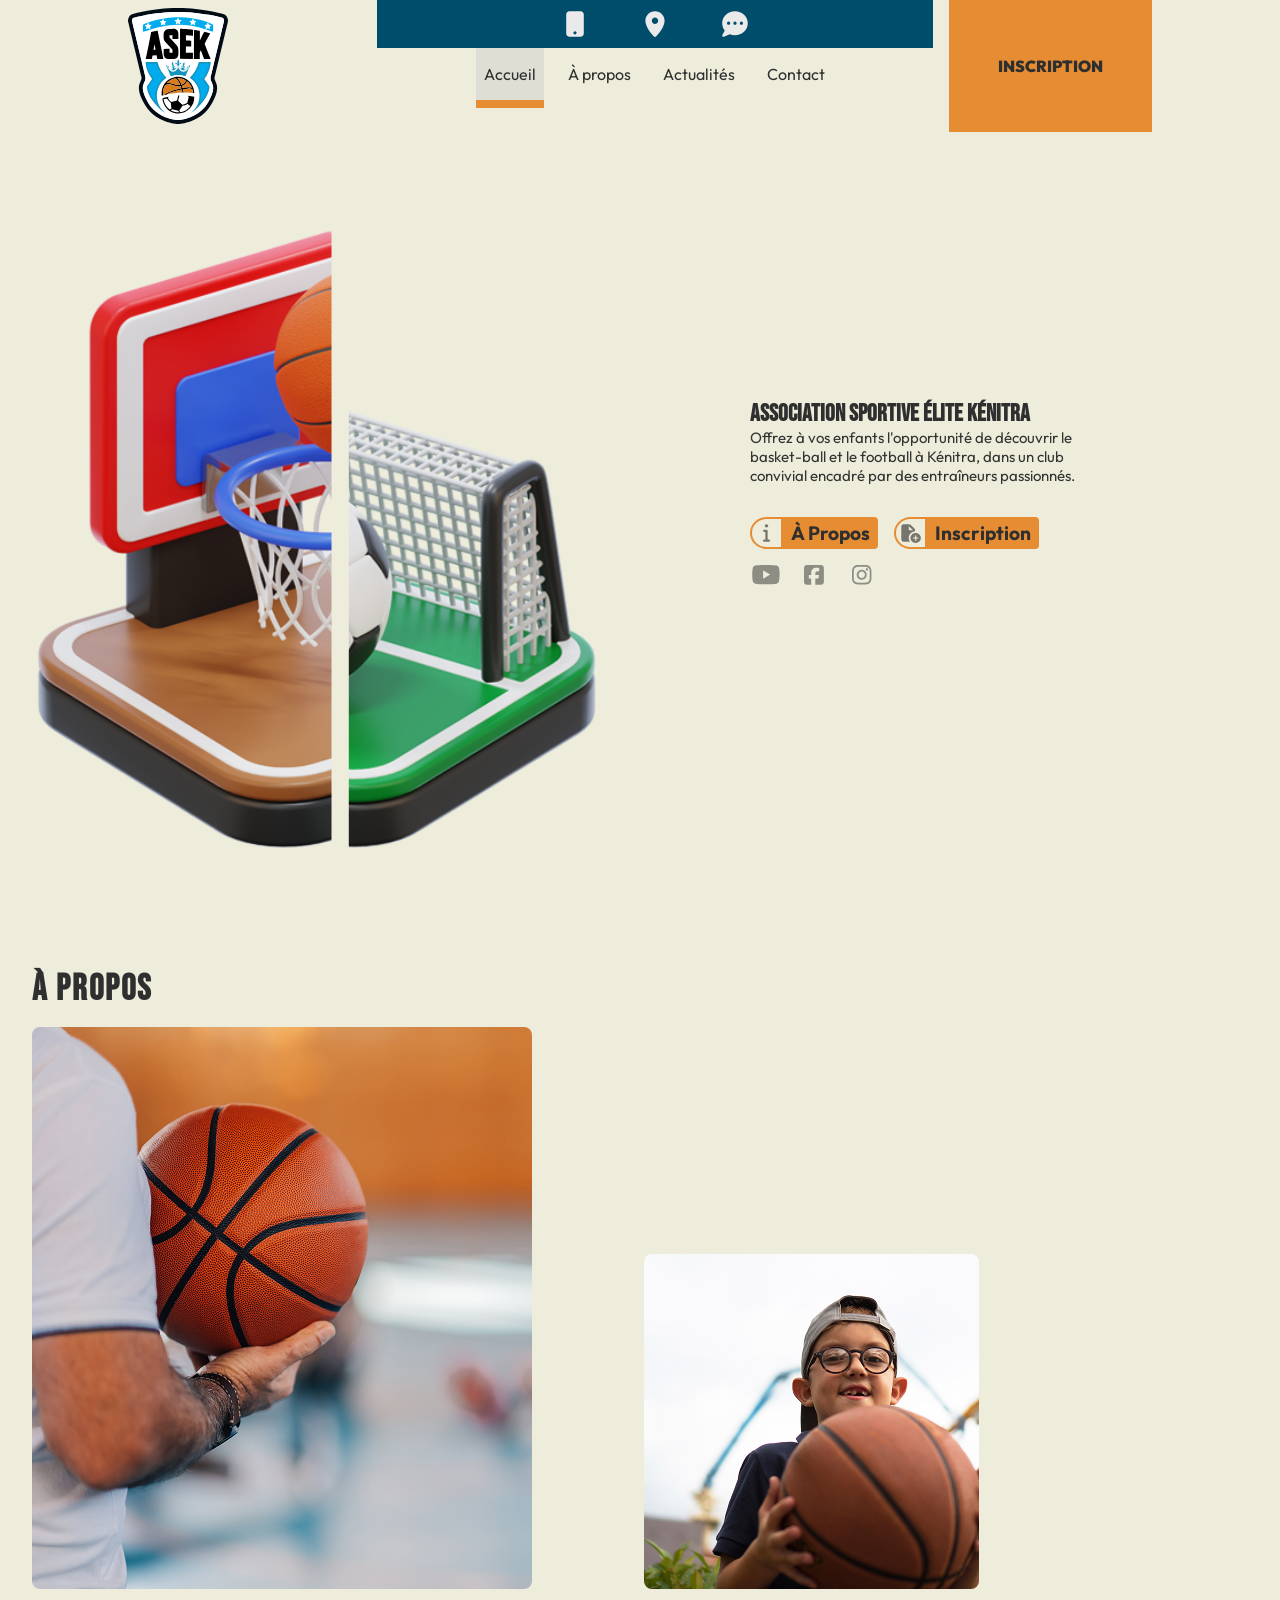
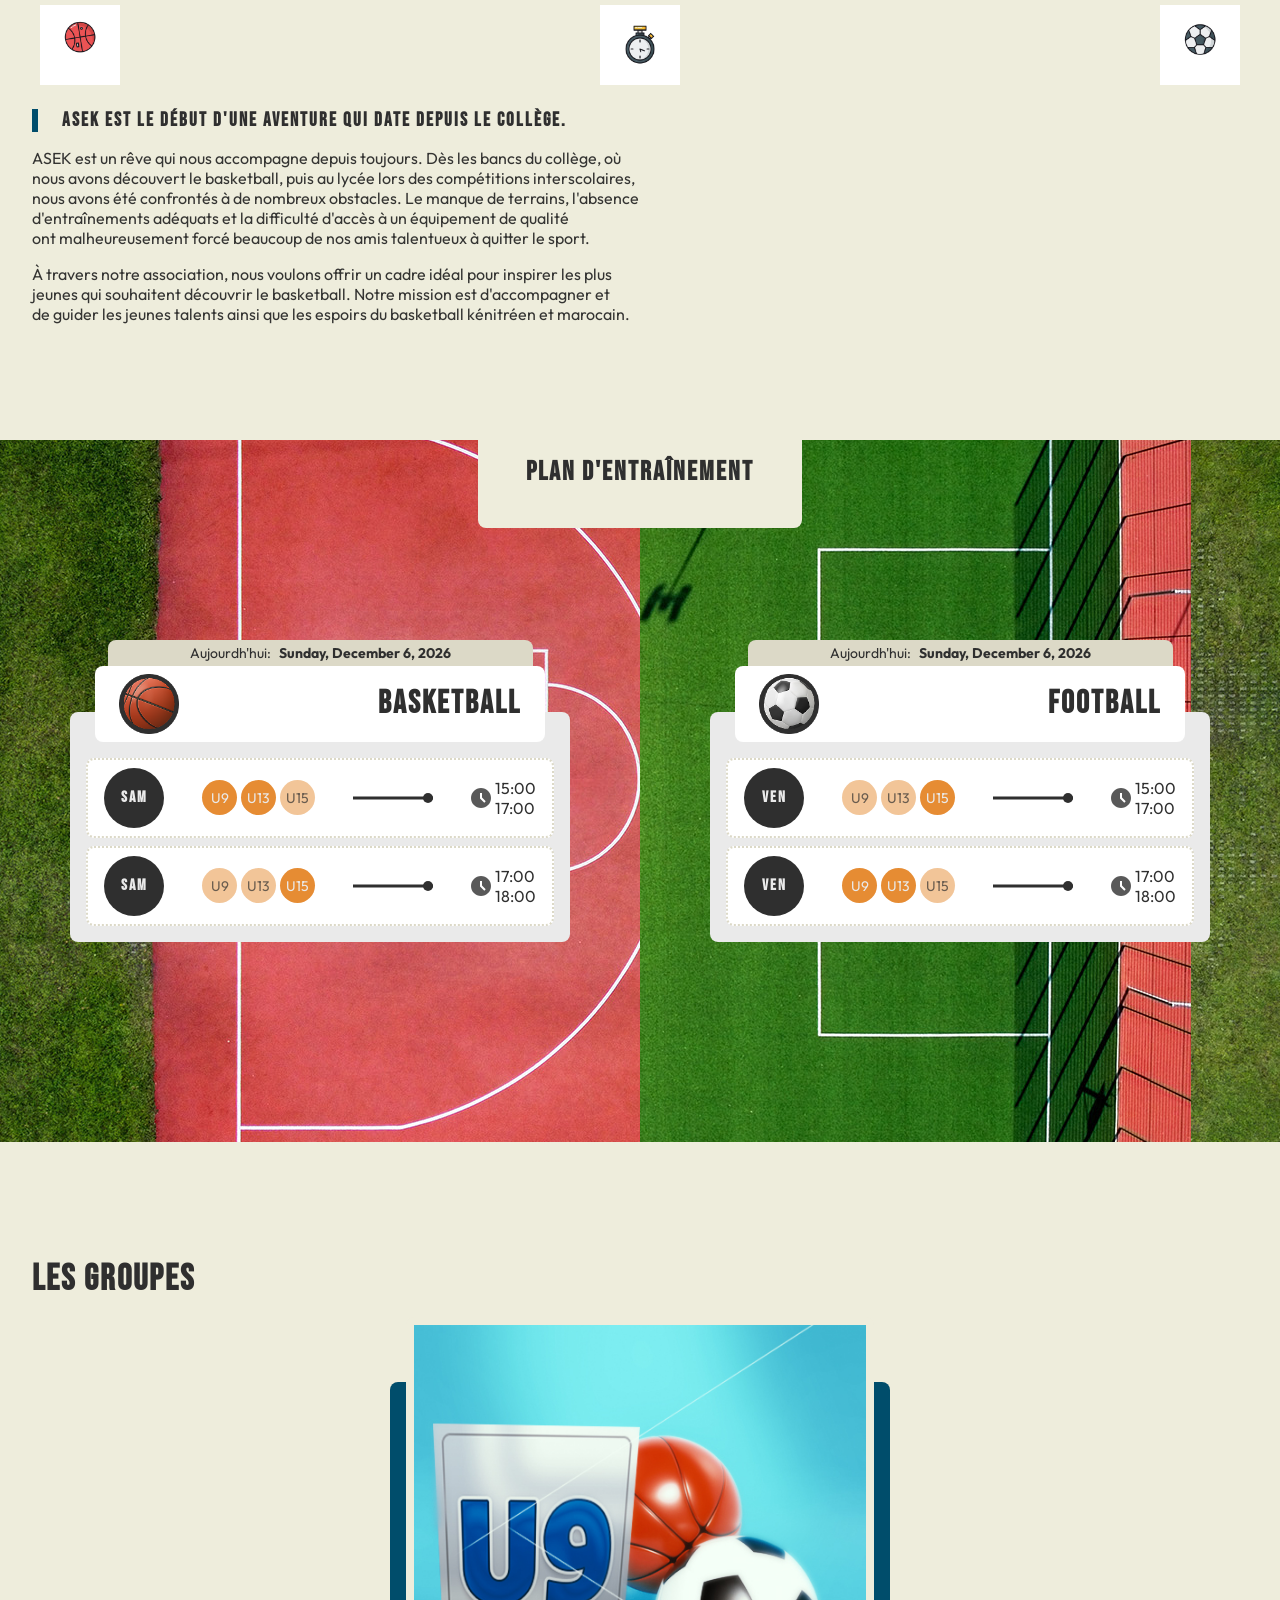
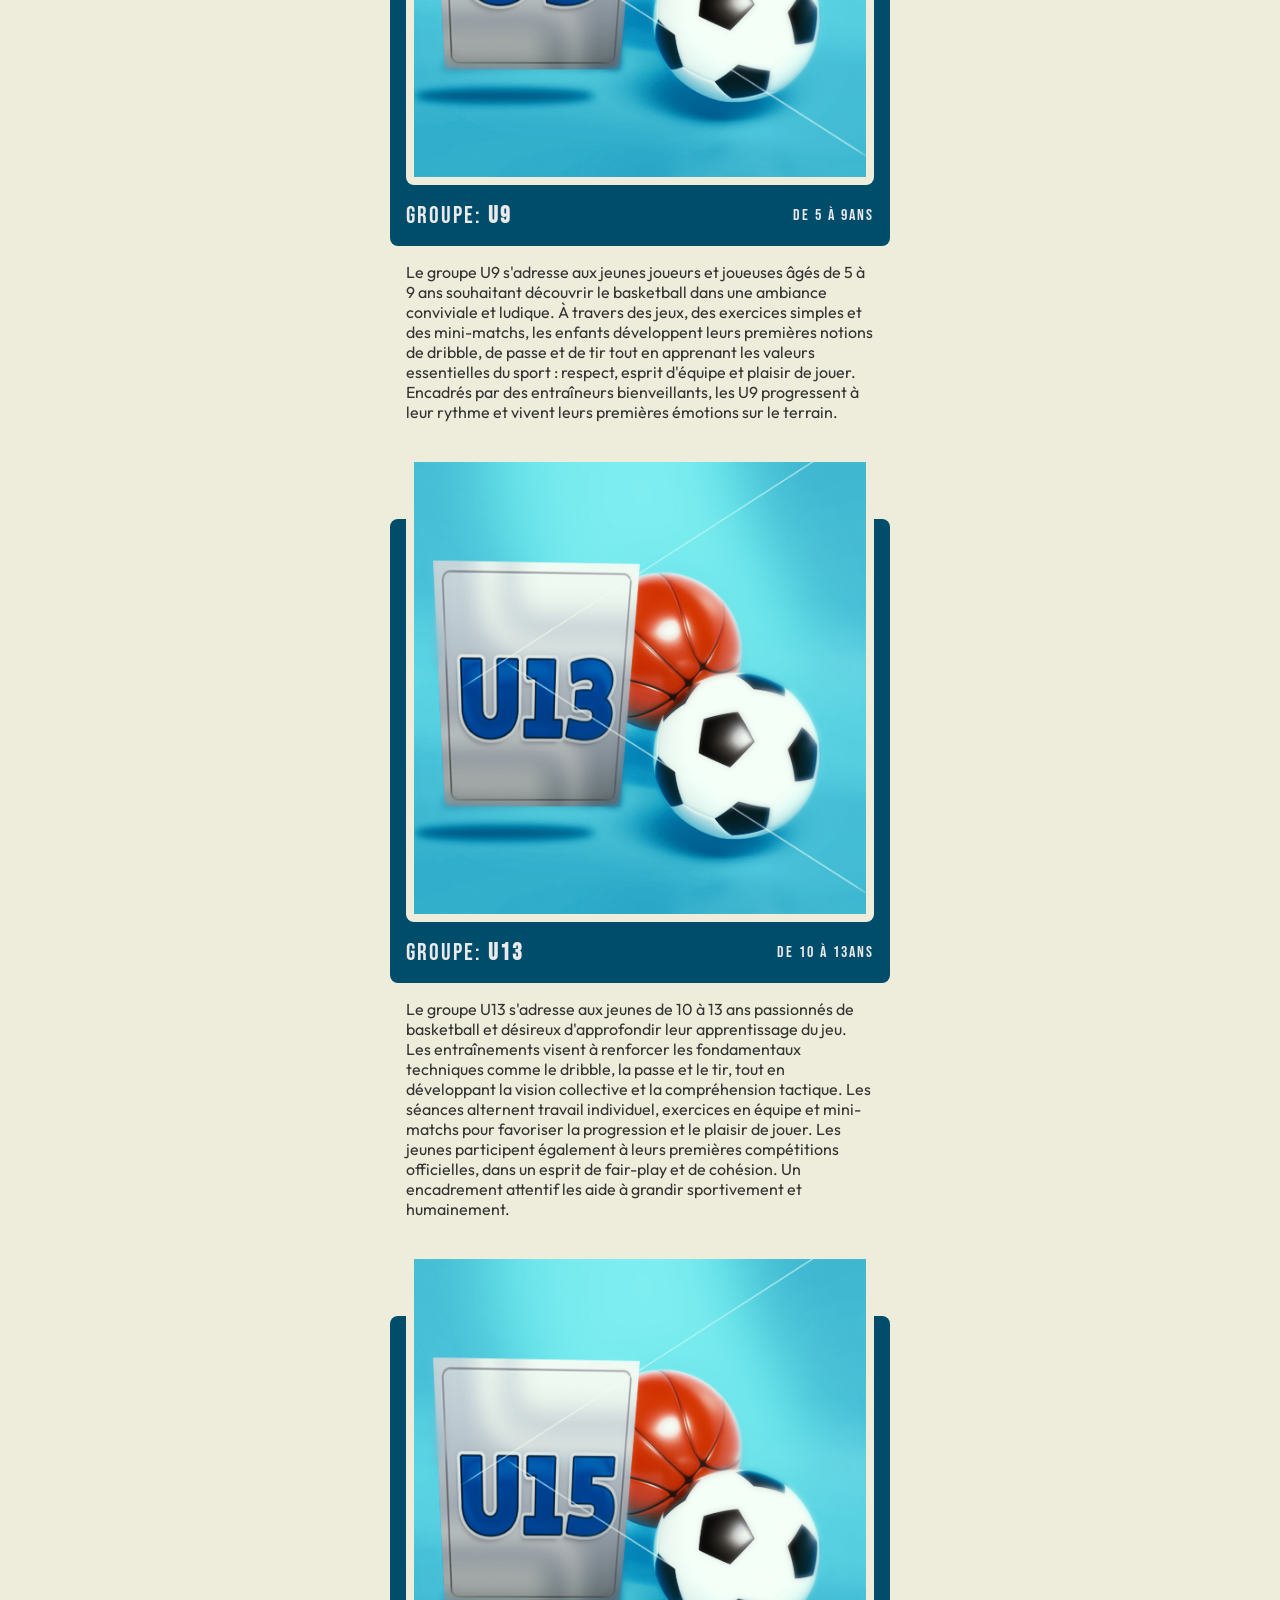
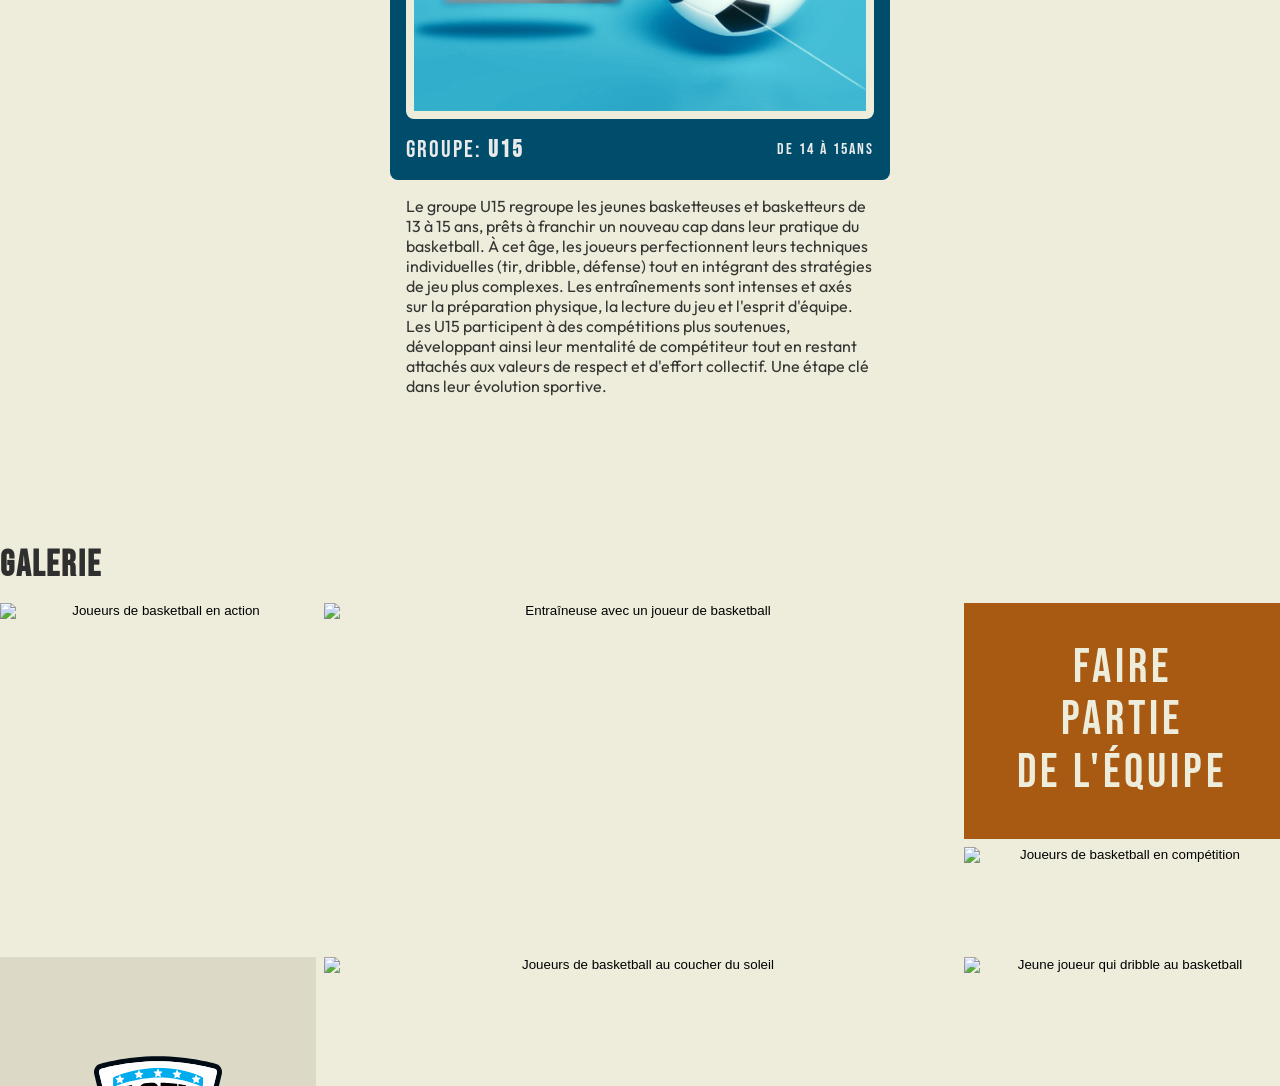
==== commit 89a39a90: "Add chat box ui and script to the website" ====
--- a/index.html
+++ b/index.html
@@ -4,6 +4,7 @@
     <meta charset="UTF-8" />
     <meta name="viewport" content="width=device-width, initial-scale=1.0" />
     <link rel="stylesheet" href="./_public/style/App.css" />
+    <link rel="stylesheet" href="./_public/style/chat.css" />
     <link rel="preconnect" href="https://fonts.googleapis.com" />
     <link rel="preconnect" href="https://fonts.gstatic.com" crossorigin />
     <link
@@ -1074,5 +1075,8 @@
         date.textContent = today.toLocaleDateString(lang, options);
       });
     </script>
+
+    <!-- Chat Agent Initialization -->
+    <script type="module" src="./_public/script/chat-init.js"></script>
   </body>
 </html>
--- a/_public/style/chat.css
+++ b/_public/style/chat.css
@@ -0,0 +1,774 @@
+/**
+ * Chat Widget SCSS
+ * Integrated with ASEK design system
+ */
+/* =============================================================================
+   Chat Widget Variables & Mixins
+   ============================================================================= */
+/* =============================================================================
+   Chat Widget Base Styles
+   ============================================================================= */
+.chat-widget {
+  position: fixed;
+  z-index: 9999;
+  font-family: var(--text);
+  font-size: 14px;
+  line-height: 1.4;
+  bottom: calc(var(--space-16) * 6);
+  right: var(--space-32);
+}
+.chat-widget[data-theme=light] {
+  --chat-primary: rgb(var(--color-secondary-200));
+  --chat-primary-hover: rgb(var(--color-secondary-100));
+  --chat-secondary: rgb(var(--color-dark-100));
+  --chat-background: rgb(255, 255, 255);
+  --chat-surface: rgb(var(--color-smoke-100));
+  --chat-border: rgb(var(--color-light-200));
+  --chat-text: rgb(var(--color-dark-100));
+  --chat-text-muted: rgb(var(--color-dark-100), 0.7);
+  --chat-success: rgb(var(--color-success-100));
+  --chat-danger: rgb(var(--color-danger-100));
+}
+.chat-widget[data-theme=dark] {
+  --chat-primary: rgb(var(--color-secondary-300));
+  --chat-primary-hover: rgb(var(--color-secondary-200));
+  --chat-secondary: rgb(var(--color-light-100));
+  --chat-background: rgb(var(--color-dark-200));
+  --chat-surface: rgb(var(--color-dark-100));
+  --chat-border: rgb(var(--color-dark-100));
+  --chat-text: rgb(var(--color-light-100));
+  --chat-text-muted: rgb(var(--color-light-100), 0.7);
+  --chat-success: rgb(var(--color-success-100));
+  --chat-danger: rgb(var(--color-danger-100));
+}
+.chat-widget[data-position=bottom-left] {
+  left: var(--space-16);
+  right: auto;
+}
+@media (max-width: 768pxpx) {
+  .chat-widget {
+    bottom: 0;
+    left: 0;
+    right: 0;
+    width: 100%;
+  }
+  .chat-widget .chat-window {
+    width: 100%;
+    height: 100vh;
+    max-height: 100vh;
+    border-radius: 0;
+  }
+}
+.chat-widget.no-animations * {
+  -webkit-transition: none !important;
+  transition: none !important;
+  -webkit-animation: none !important;
+          animation: none !important;
+}
+
+/* =============================================================================
+   Chat Toggle Button
+   ============================================================================= */
+.chat-toggle {
+  position: relative;
+  width: 60px;
+  height: 60px;
+  background: var(--chat-primary);
+  border: none;
+  border-radius: 50%;
+  cursor: pointer;
+  -webkit-box-shadow: 0 10px 25px rgba(0, 0, 0, 0.15);
+          box-shadow: 0 10px 25px rgba(0, 0, 0, 0.15);
+  -webkit-transition: all var(--animation-short);
+  transition: all var(--animation-short);
+  display: -webkit-box;
+  display: -ms-flexbox;
+  display: flex;
+  -webkit-box-align: center;
+      -ms-flex-align: center;
+          align-items: center;
+  -webkit-box-pack: center;
+      -ms-flex-pack: center;
+          justify-content: center;
+  margin-left: auto;
+}
+.chat-toggle:hover {
+  background: var(--chat-primary-hover);
+  -webkit-transform: scale(1.05);
+          transform: scale(1.05);
+  -webkit-transition: all var(--animation-short);
+  transition: all var(--animation-short);
+}
+.chat-toggle:focus {
+  outline: none;
+  -webkit-box-shadow: 0 10px 25px rgba(0, 0, 0, 0.15), 0 0 0 3px rgba(var(--color-secondary-200), 0.5);
+          box-shadow: 0 10px 25px rgba(0, 0, 0, 0.15), 0 0 0 3px rgba(var(--color-secondary-200), 0.5);
+}
+.chat-toggle .chat-toggle-icon {
+  color: white;
+  width: 24px;
+  height: 24px;
+  position: relative;
+}
+.chat-toggle .chat-toggle-icon svg {
+  position: absolute;
+  width: 100%;
+  height: 100%;
+  -webkit-transition: all var(--animation-short);
+  transition: all var(--animation-short);
+}
+.chat-toggle .chat-toggle-icon .icon-close {
+  opacity: 0;
+  -webkit-transform: rotate(90deg);
+          transform: rotate(90deg);
+}
+.chat-widget.open .chat-toggle .chat-toggle-icon .icon-chat {
+  opacity: 0;
+  -webkit-transform: rotate(-90deg);
+          transform: rotate(-90deg);
+}
+.chat-widget.open .chat-toggle .chat-toggle-icon .icon-close {
+  opacity: 1;
+  -webkit-transform: rotate(0);
+          transform: rotate(0);
+}
+
+.chat-notification-badge {
+  position: absolute;
+  top: -8px;
+  right: -8px;
+  background: var(--chat-danger);
+  color: white;
+  border-radius: 50%;
+  width: 24px;
+  height: 24px;
+  font-size: 12px;
+  font-weight: bold;
+  display: -webkit-box;
+  display: -ms-flexbox;
+  display: flex;
+  -webkit-box-align: center;
+      -ms-flex-align: center;
+          align-items: center;
+  -webkit-box-pack: center;
+      -ms-flex-pack: center;
+          justify-content: center;
+  -webkit-animation: pulse 2s infinite;
+          animation: pulse 2s infinite;
+}
+
+@-webkit-keyframes pulse {
+  0%, 100% {
+    -webkit-transform: scale(1);
+            transform: scale(1);
+  }
+  50% {
+    -webkit-transform: scale(1.1);
+            transform: scale(1.1);
+  }
+}
+
+@keyframes pulse {
+  0%, 100% {
+    -webkit-transform: scale(1);
+            transform: scale(1);
+  }
+  50% {
+    -webkit-transform: scale(1.1);
+            transform: scale(1.1);
+  }
+}
+/* =============================================================================
+   Accessibility & Focus Management
+   ============================================================================= */
+.chat-window[inert] {
+  pointer-events: none;
+}
+.chat-window[inert] button,
+.chat-window[inert] input,
+.chat-window[inert] textarea,
+.chat-window[inert] select,
+.chat-window[inert] a[href],
+.chat-window[inert] [tabindex]:not([tabindex="-1"]) {
+  pointer-events: none;
+  opacity: 0.6;
+}
+
+.chat-widget.open .chat-window:focus-within {
+  outline: 2px solid rgba(var(--color-secondary-200), 0.8);
+  outline-offset: -2px;
+}
+
+/* =============================================================================
+   Chat Window
+   ============================================================================= */
+.chat-window {
+  position: absolute;
+  bottom: calc(60px + var(--space-16));
+  right: 0;
+  width: 380px;
+  height: 600px;
+  max-height: calc(100vh - 120px);
+  background: var(--chat-background);
+  border-radius: 16px;
+  -webkit-box-shadow: 0 10px 25px rgba(0, 0, 0, 0.15);
+          box-shadow: 0 10px 25px rgba(0, 0, 0, 0.15);
+  display: -webkit-box;
+  display: -ms-flexbox;
+  display: flex;
+  -webkit-box-orient: vertical;
+  -webkit-box-direction: normal;
+      -ms-flex-direction: column;
+          flex-direction: column;
+  overflow: hidden;
+  opacity: 0;
+  -webkit-transform: translateY(var(--space-16)) scale(0.95);
+          transform: translateY(var(--space-16)) scale(0.95);
+  -webkit-transition: all var(--animation-short);
+  transition: all var(--animation-short);
+  pointer-events: none;
+}
+.chat-widget.open .chat-window {
+  opacity: 1;
+  -webkit-transform: translateY(0) scale(1);
+          transform: translateY(0) scale(1);
+  pointer-events: all;
+}
+.chat-widget.minimized .chat-window {
+  height: auto;
+  max-height: none;
+}
+.chat-widget.minimized .chat-window .chat-messages,
+.chat-widget.minimized .chat-window .chat-typing,
+.chat-widget.minimized .chat-window .chat-quick-replies,
+.chat-widget.minimized .chat-window .chat-input-container {
+  display: none;
+}
+
+/* =============================================================================
+   Chat Header
+   ============================================================================= */
+.chat-header {
+  background: var(--chat-primary);
+  color: white;
+  padding: var(--space-16);
+  display: -webkit-box;
+  display: -ms-flexbox;
+  display: flex;
+  -webkit-box-align: center;
+      -ms-flex-align: center;
+          align-items: center;
+  -webkit-box-pack: justify;
+      -ms-flex-pack: justify;
+          justify-content: space-between;
+  border-radius: 16px 16px 0 0;
+}
+.chat-header-info {
+  display: -webkit-box;
+  display: -ms-flexbox;
+  display: flex;
+  -webkit-box-align: center;
+      -ms-flex-align: center;
+          align-items: center;
+  gap: var(--space-8);
+  -webkit-box-flex: 1;
+      -ms-flex: 1;
+          flex: 1;
+  min-width: 0;
+}
+.chat-header-text h3 {
+  margin: 0;
+  font-size: 16px;
+  font-weight: 600;
+  white-space: nowrap;
+  overflow: hidden;
+  text-overflow: ellipsis;
+  font-family: var(--title);
+}
+.chat-header-actions {
+  display: -webkit-box;
+  display: -ms-flexbox;
+  display: flex;
+  gap: var(--space-8);
+}
+.chat-header-actions button {
+  background: none;
+  border: none;
+  color: white;
+  cursor: pointer;
+  padding: var(--space-8);
+  border-radius: 6px;
+  -webkit-transition: background-color var(--animation-short);
+  transition: background-color var(--animation-short);
+  width: 32px;
+  height: 32px;
+  display: -webkit-box;
+  display: -ms-flexbox;
+  display: flex;
+  -webkit-box-align: center;
+      -ms-flex-align: center;
+          align-items: center;
+  -webkit-box-pack: center;
+      -ms-flex-pack: center;
+          justify-content: center;
+}
+.chat-header-actions button:hover {
+  background: rgba(255, 255, 255, 0.2);
+}
+.chat-header-actions button svg {
+  width: 16px;
+  height: 16px;
+}
+
+.chat-avatar {
+  width: 40px;
+  height: 40px;
+  border-radius: 50%;
+  -o-object-fit: cover;
+     object-fit: cover;
+  background: rgba(255, 255, 255, 0.2);
+  padding: 4px;
+}
+
+.chat-status {
+  font-size: 12px;
+  opacity: 0.9;
+  display: -webkit-box;
+  display: -ms-flexbox;
+  display: flex;
+  -webkit-box-align: center;
+      -ms-flex-align: center;
+          align-items: center;
+  gap: 6px;
+}
+.chat-status::before {
+  content: "";
+  width: 8px;
+  height: 8px;
+  background: var(--chat-success);
+  border-radius: 50%;
+  display: inline-block;
+}
+
+/* =============================================================================
+   Chat Messages
+   ============================================================================= */
+.chat-messages {
+  -webkit-box-flex: 1;
+      -ms-flex: 1;
+          flex: 1;
+  padding: var(--space-16);
+  overflow-y: auto;
+  background: var(--chat-surface);
+  scroll-behavior: smooth;
+}
+.chat-messages::-webkit-scrollbar {
+  width: 6px;
+}
+.chat-messages::-webkit-scrollbar-track {
+  background: transparent;
+}
+.chat-messages::-webkit-scrollbar-thumb {
+  background: var(--chat-border);
+  border-radius: 3px;
+}
+.chat-messages::-webkit-scrollbar-thumb:hover {
+  background: var(--chat-secondary);
+}
+
+.message {
+  display: -webkit-box;
+  display: -ms-flexbox;
+  display: flex;
+  gap: var(--space-8);
+  margin-bottom: var(--space-16);
+  -webkit-animation: slideIn var(--animation-short) ease;
+          animation: slideIn var(--animation-short) ease;
+}
+.message.user-message {
+  -webkit-box-orient: horizontal;
+  -webkit-box-direction: reverse;
+      -ms-flex-direction: row-reverse;
+          flex-direction: row-reverse;
+}
+.message.user-message .message-content {
+  -webkit-box-align: end;
+      -ms-flex-align: end;
+          align-items: flex-end;
+}
+.message.user-message .message-bubble {
+  background: var(--chat-primary);
+  color: white;
+  border-radius: 18px 18px 4px 18px;
+  border: none;
+}
+.message-avatar {
+  width: 32px;
+  height: 32px;
+  border-radius: 50%;
+  -o-object-fit: cover;
+     object-fit: cover;
+  -ms-flex-negative: 0;
+      flex-shrink: 0;
+  background: var(--chat-background);
+  padding: 2px;
+}
+.message-content {
+  display: -webkit-box;
+  display: -ms-flexbox;
+  display: flex;
+  -webkit-box-orient: vertical;
+  -webkit-box-direction: normal;
+      -ms-flex-direction: column;
+          flex-direction: column;
+  -webkit-box-align: start;
+      -ms-flex-align: start;
+          align-items: flex-start;
+  max-width: calc(100% - 44px);
+  gap: 4px;
+}
+.message-bubble {
+  background: var(--chat-background);
+  border: 1px solid var(--chat-border);
+  border-radius: 18px 18px 18px 4px;
+  padding: var(--space-8) var(--space-16);
+  color: var(--chat-text);
+  word-wrap: break-word;
+  -webkit-box-shadow: 0 10px 25px rgba(0, 0, 0, 0.15);
+          box-shadow: 0 10px 25px rgba(0, 0, 0, 0.15);
+}
+.message-bubble strong {
+  font-weight: 600;
+}
+.message-bubble em {
+  font-style: italic;
+}
+.message-bubble a {
+  color: var(--chat-primary);
+  text-decoration: none;
+}
+.message-bubble a:hover {
+  text-decoration: underline;
+}
+.message-time {
+  font-size: 11px;
+  color: var(--chat-text-muted);
+  padding: 0 4px;
+}
+
+@-webkit-keyframes slideIn {
+  from {
+    opacity: 0;
+    -webkit-transform: translateY(10px);
+            transform: translateY(10px);
+  }
+  to {
+    opacity: 1;
+    -webkit-transform: translateY(0);
+            transform: translateY(0);
+  }
+}
+
+@keyframes slideIn {
+  from {
+    opacity: 0;
+    -webkit-transform: translateY(10px);
+            transform: translateY(10px);
+  }
+  to {
+    opacity: 1;
+    -webkit-transform: translateY(0);
+            transform: translateY(0);
+  }
+}
+/* =============================================================================
+   Typing Indicator
+   ============================================================================= */
+.chat-typing {
+  padding: 0 var(--space-16) var(--space-16);
+  background: var(--chat-surface);
+}
+.chat-typing .typing-indicator {
+  display: -webkit-box;
+  display: -ms-flexbox;
+  display: flex;
+  gap: var(--space-8);
+  -webkit-box-align: center;
+      -ms-flex-align: center;
+          align-items: center;
+}
+.chat-typing .typing-bubble {
+  background: var(--chat-background);
+  border: 1px solid var(--chat-border);
+  border-radius: 18px;
+  padding: var(--space-8) var(--space-16);
+  -webkit-box-shadow: 0 10px 25px rgba(0, 0, 0, 0.15);
+          box-shadow: 0 10px 25px rgba(0, 0, 0, 0.15);
+}
+.chat-typing .typing-dots {
+  display: -webkit-box;
+  display: -ms-flexbox;
+  display: flex;
+  gap: 4px;
+  -webkit-box-align: center;
+      -ms-flex-align: center;
+          align-items: center;
+}
+.chat-typing .typing-dots span {
+  width: 8px;
+  height: 8px;
+  background: var(--chat-secondary);
+  border-radius: 50%;
+  -webkit-animation: typingDots 1.4s infinite;
+          animation: typingDots 1.4s infinite;
+}
+.chat-typing .typing-dots span:nth-child(2) {
+  -webkit-animation-delay: 0.2s;
+          animation-delay: 0.2s;
+}
+.chat-typing .typing-dots span:nth-child(3) {
+  -webkit-animation-delay: 0.4s;
+          animation-delay: 0.4s;
+}
+
+@-webkit-keyframes typingDots {
+  0%, 60%, 100% {
+    -webkit-transform: translateY(0);
+            transform: translateY(0);
+    opacity: 0.5;
+  }
+  30% {
+    -webkit-transform: translateY(-10px);
+            transform: translateY(-10px);
+    opacity: 1;
+  }
+}
+
+@keyframes typingDots {
+  0%, 60%, 100% {
+    -webkit-transform: translateY(0);
+            transform: translateY(0);
+    opacity: 0.5;
+  }
+  30% {
+    -webkit-transform: translateY(-10px);
+            transform: translateY(-10px);
+    opacity: 1;
+  }
+}
+/* =============================================================================
+   Quick Replies
+   ============================================================================= */
+.chat-quick-replies {
+  padding: 0 var(--space-16) var(--space-16);
+  background: var(--chat-surface);
+}
+.chat-quick-replies .quick-replies-container {
+  display: -webkit-box;
+  display: -ms-flexbox;
+  display: flex;
+  -ms-flex-wrap: wrap;
+      flex-wrap: wrap;
+  gap: var(--space-8);
+}
+.chat-quick-replies .quick-reply-btn {
+  background: var(--chat-background);
+  border: 1px solid var(--chat-border);
+  border-radius: 20px;
+  padding: var(--space-8) var(--space-16);
+  color: var(--chat-text);
+  cursor: pointer;
+  -webkit-transition: all var(--animation-short);
+  transition: all var(--animation-short);
+  font-size: 13px;
+  white-space: nowrap;
+}
+.chat-quick-replies .quick-reply-btn:hover {
+  background: var(--chat-primary);
+  color: white;
+  border-color: var(--chat-primary);
+  -webkit-transform: translateY(-1px);
+          transform: translateY(-1px);
+}
+.chat-quick-replies .quick-reply-btn:focus {
+  outline: none;
+  -webkit-box-shadow: 0 0 0 2px rgba(var(--color-secondary-200), 0.5);
+          box-shadow: 0 0 0 2px rgba(var(--color-secondary-200), 0.5);
+}
+
+/* =============================================================================
+   Chat Input
+   ============================================================================= */
+.chat-input-container {
+  background: var(--chat-background);
+  border-top: 1px solid var(--chat-border);
+  padding: var(--space-16);
+}
+.chat-input-container .chat-form {
+  display: -webkit-box;
+  display: -ms-flexbox;
+  display: flex;
+  -webkit-box-orient: vertical;
+  -webkit-box-direction: normal;
+      -ms-flex-direction: column;
+          flex-direction: column;
+  gap: var(--space-8);
+}
+.chat-input-container .chat-input-wrapper {
+  display: -webkit-box;
+  display: -ms-flexbox;
+  display: flex;
+  gap: var(--space-8);
+  -webkit-box-align: end;
+      -ms-flex-align: end;
+          align-items: flex-end;
+}
+
+.chat-input {
+  -webkit-box-flex: 1;
+      -ms-flex: 1;
+          flex: 1;
+  background: var(--chat-surface);
+  border: 1px solid var(--chat-border);
+  border-radius: 24px;
+  padding: var(--space-8) var(--space-16);
+  color: var(--chat-text);
+  font-size: 14px;
+  font-family: var(--text);
+  resize: none;
+  outline: none;
+  -webkit-transition: border-color var(--animation-short);
+  transition: border-color var(--animation-short);
+}
+.chat-input:focus {
+  border-color: var(--chat-primary);
+}
+.chat-input::-webkit-input-placeholder {
+  color: var(--chat-text-muted);
+}
+.chat-input::-moz-placeholder {
+  color: var(--chat-text-muted);
+}
+.chat-input:-ms-input-placeholder {
+  color: var(--chat-text-muted);
+}
+.chat-input::-ms-input-placeholder {
+  color: var(--chat-text-muted);
+}
+.chat-input::placeholder {
+  color: var(--chat-text-muted);
+}
+
+.chat-send {
+  background: var(--chat-primary);
+  border: none;
+  border-radius: 50%;
+  width: 44px;
+  height: 44px;
+  color: white;
+  cursor: pointer;
+  display: -webkit-box;
+  display: -ms-flexbox;
+  display: flex;
+  -webkit-box-align: center;
+      -ms-flex-align: center;
+          align-items: center;
+  -webkit-box-pack: center;
+      -ms-flex-pack: center;
+          justify-content: center;
+  -webkit-transition: all var(--animation-short);
+  transition: all var(--animation-short);
+  -ms-flex-negative: 0;
+      flex-shrink: 0;
+}
+.chat-send:hover:not(:disabled) {
+  background: var(--chat-primary-hover);
+  -webkit-transform: scale(1.05);
+          transform: scale(1.05);
+  -webkit-transition: all var(--animation-short);
+  transition: all var(--animation-short);
+}
+.chat-send:disabled {
+  background: var(--chat-secondary);
+  cursor: not-allowed;
+  -webkit-transform: none;
+          transform: none;
+  opacity: 0.5;
+}
+.chat-send svg {
+  width: 20px;
+  height: 20px;
+}
+
+.chat-input-footer {
+  display: -webkit-box;
+  display: -ms-flexbox;
+  display: flex;
+  -webkit-box-pack: end;
+      -ms-flex-pack: end;
+          justify-content: flex-end;
+}
+.chat-input-footer .input-counter {
+  color: var(--chat-text-muted);
+  font-size: 11px;
+}
+.chat-input-footer .input-counter.warning {
+  color: var(--chat-danger);
+}
+
+/* =============================================================================
+   Accessibility & Utilities
+   ============================================================================= */
+.sr-only {
+  position: absolute;
+  width: 1px;
+  height: 1px;
+  padding: 0;
+  margin: -1px;
+  overflow: hidden;
+  clip: rect(0, 0, 0, 0);
+  white-space: nowrap;
+  border: 0;
+}
+
+/* =============================================================================
+   Responsive Design & Media Queries
+   ============================================================================= */
+@media (prefers-reduced-motion: reduce) {
+  .chat-widget * {
+    -webkit-animation-duration: 0.01ms !important;
+            animation-duration: 0.01ms !important;
+    -webkit-animation-iteration-count: 1 !important;
+            animation-iteration-count: 1 !important;
+    -webkit-transition-duration: 0.01ms !important;
+            transition-duration: 0.01ms !important;
+  }
+}
+@media (prefers-contrast: high) {
+  .chat-widget {
+    --chat-border: rgb(0, 0, 0);
+    --chat-text: rgb(0, 0, 0);
+    --chat-background: rgb(255, 255, 255);
+  }
+  .chat-widget[data-theme=dark] {
+    --chat-border: rgb(255, 255, 255);
+    --chat-text: rgb(255, 255, 255);
+    --chat-background: rgb(0, 0, 0);
+  }
+}
+@media print {
+  .chat-widget {
+    display: none;
+  }
+}
+/* =============================================================================
+   Theme Integration Helpers
+   ============================================================================= */
+.chat-widget.brand-primary {
+  --chat-primary: rgb(var(--color-primary-100));
+  --chat-primary-hover: rgb(var(--color-primary-200));
+}
+.chat-widget.brand-secondary {
+  --chat-primary: rgb(var(--color-secondary-200));
+  --chat-primary-hover: rgb(var(--color-secondary-100));
+}/*# sourceMappingURL=chat.css.map */
